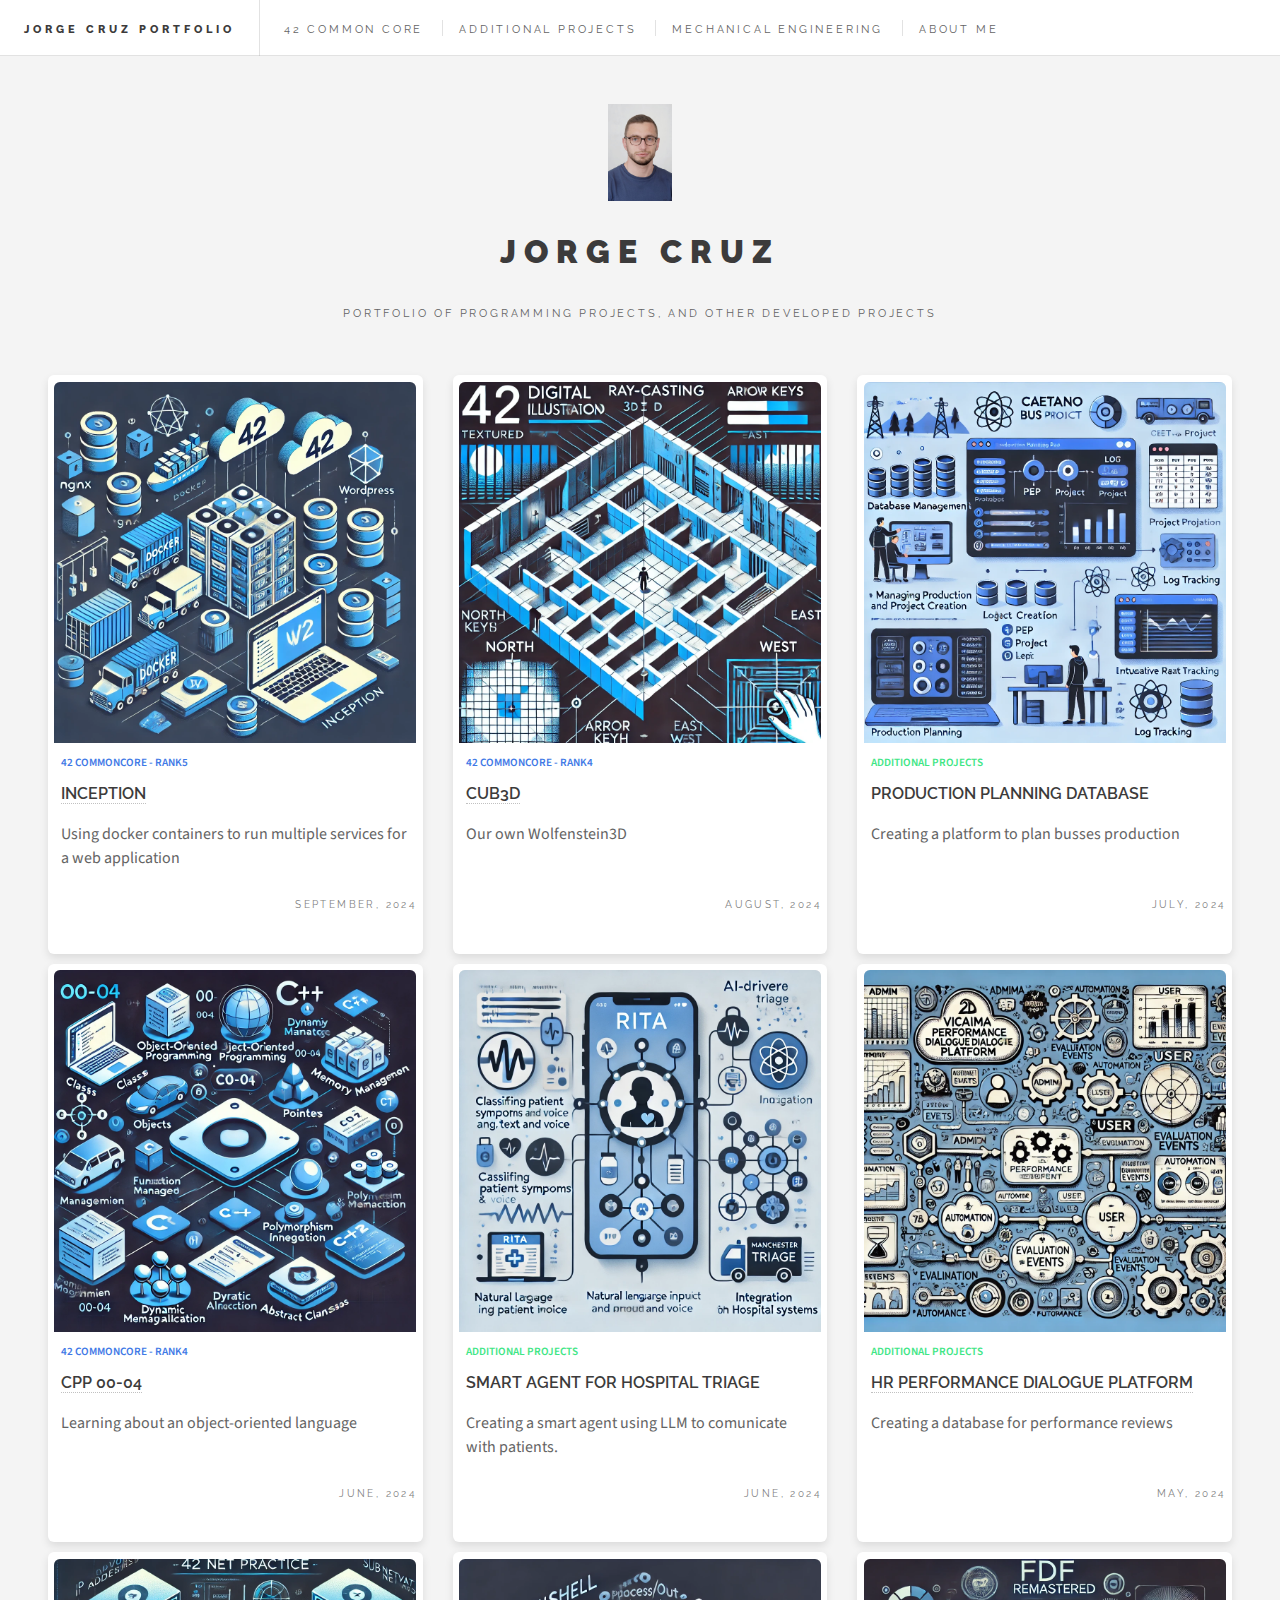
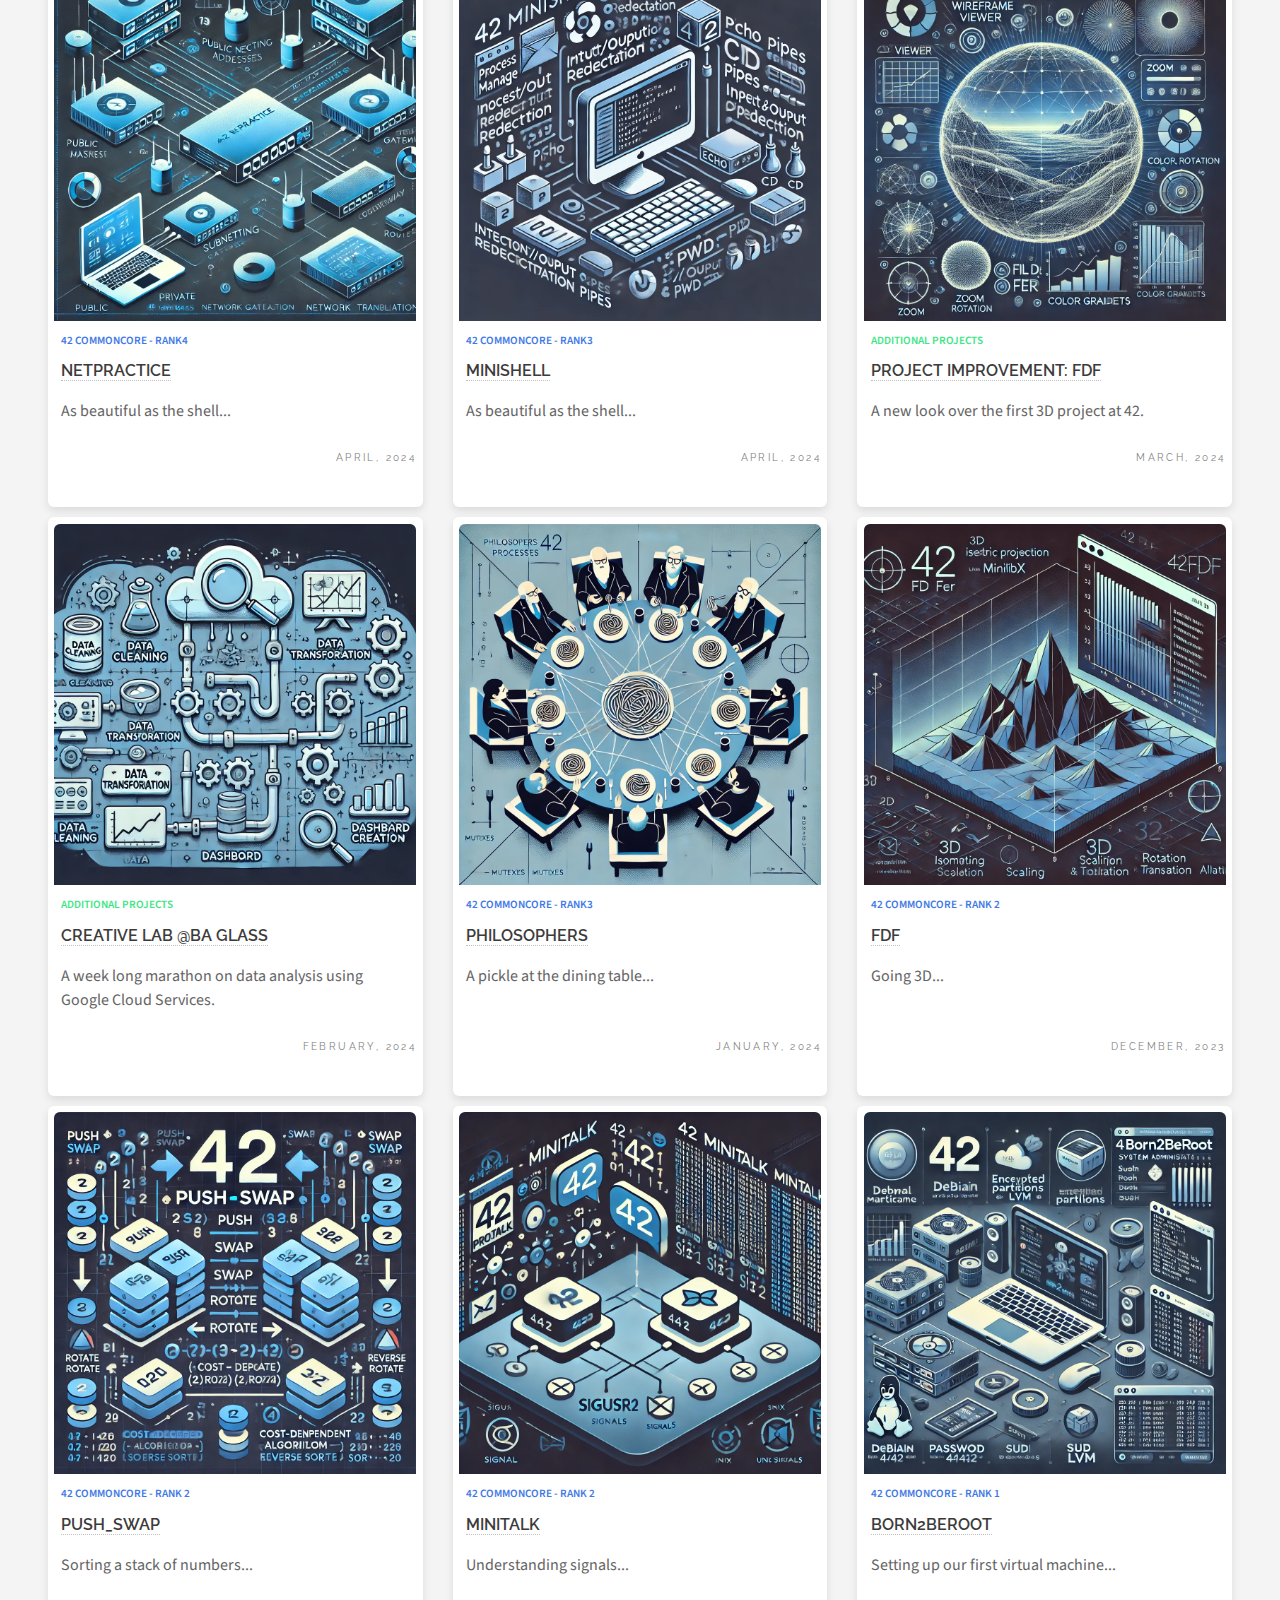
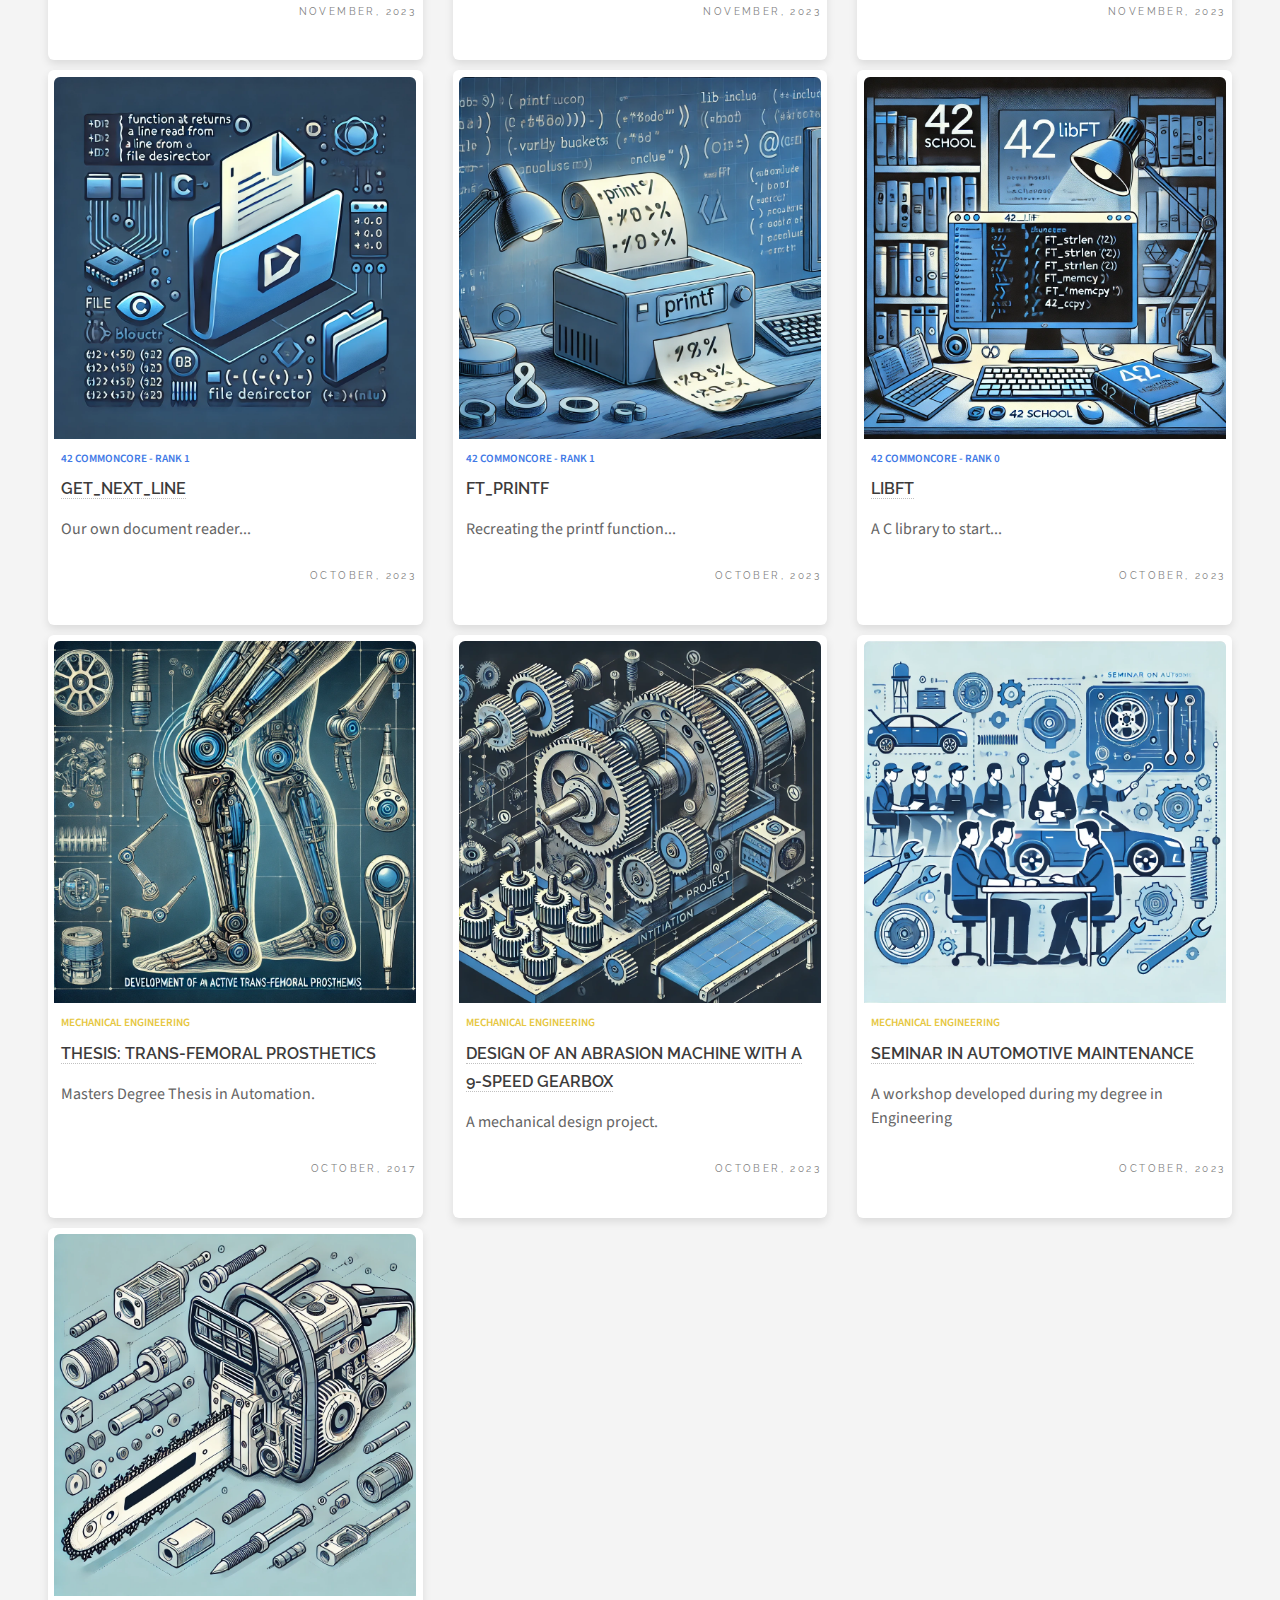
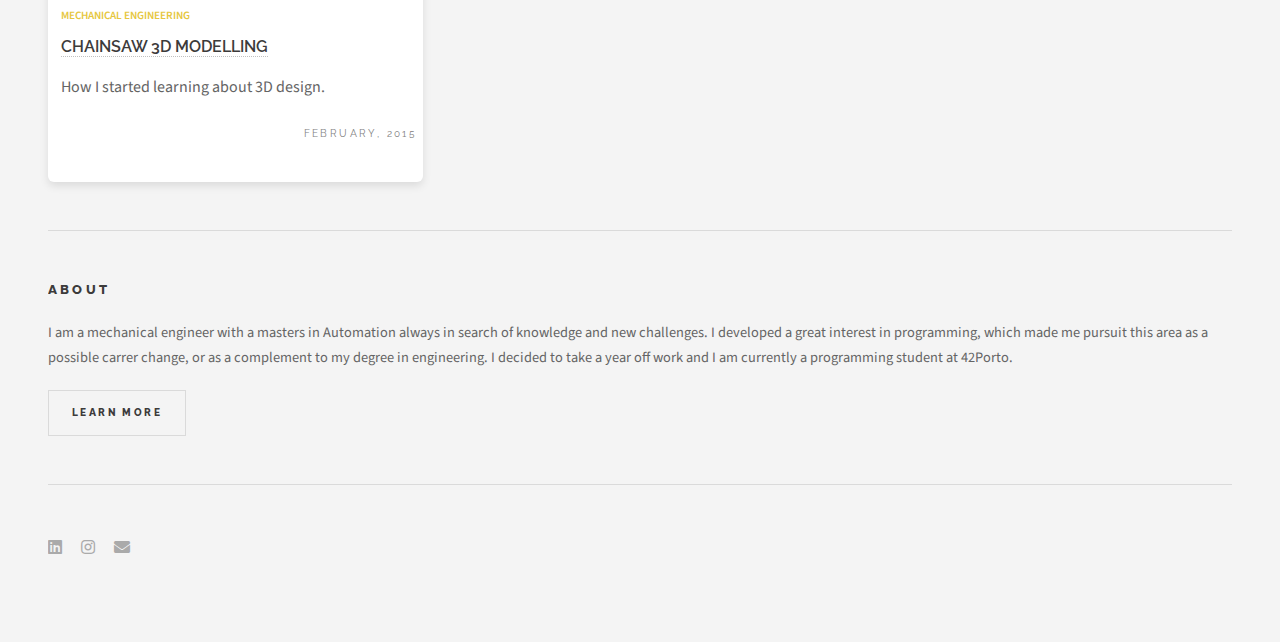
==== index.html @ 8d29d72d "all in the commits" ====
<!DOCTYPE HTML>

<html>
	<head>
		<title>Jorge Cruz Portfolio</title>
		<meta charset="utf-8" />
		<meta name="viewport" content="width=device-width, initial-scale=1, user-scalable=no" />
		<link rel="stylesheet" href="assets/css/main.css" />
	</head>
	<body class="is-preload">

		<!-- Wrapper -->
			<div id="wrapper">

				<!-- Header -->
					<header id="header">
						<h1><a href="index.html">Jorge Cruz Portfolio</a></h1>
						<nav class="links">
							<ul>
								<li><a href="middle-42.html">42 Common Core</a></li>
								<li><a href="middle-side.html">Additional Projects</a></li>
								<li><a href="middle-mec.html">Mechanical Engineering</a></li>
								<li><a href="about.html">About Me</a></li>
							</ul>
						</nav>
					</header>

				<!-- Main -->
					<div id="main">
						<div class="side-to-side">
							<!-- Post -->
							<div class="card">
								<div class="card-image-alt"><a href="https://github.com/mjorgecruz/42_inception"><img src="images/incep1.webp" alt="" /></a></div>
								<div class="category"> 42 CommonCore - Rank5 </div>
								<div class="heading"><a href="https://github.com/mjorgecruz/42_inception">INCEPTION</a> </div>
								<div class="text">
									<p>Using docker containers to run multiple services for a web application</p>
								</div>
								<div class="author"> September, 2024</div>
							</div>
							<!-- Post -->
							<div class="card">
								<div class="card-image"><a href="https://github.com/mjorgecruz/42_cub3d"><img src="images/cub1.webp" alt="" /></a></div>
								<div class="category"> 42 CommonCore - Rank4 </div>
								<div class="heading"><a href="https://github.com/mjorgecruz/42_cub3d">CUB3D</a> </div>
								<div class="text">
									<p>Our own Wolfenstein3D</p>
								</div>
								<div class="author"> August, 2024</div>
							</div>
							<!-- Post -->
							<div class="card">
								<div class="card-image"><a href="https://github.com/mjorgecruz/caetano_hackathon"><img src="images/caet1.webp" alt="" /></a></div>
								<div class="category1"> Additional Projects </div>
								<div class="heading"><a href="https://github.com/mjorgecruz/caetano_hackathon"></a> </a>PRODUCTION PLANNING DATABASE</div>
								<div class="text">
									<p>Creating a platform to plan busses production </p>
								</div>
								<div class="author"> July, 2024</div>
							</div>
							<!-- Post -->
							<div class="card">
								<div class="card-image"><a href="https://github.com/mjorgecruz/42_cpp_00-04"><img src="images/cpp0.webp" alt="" /></a></div>
								<div class="category"> 42 CommonCore - Rank4 </div>
								<div class="heading"><a href="https://github.com/mjorgecruz/42_cpp_00-04">CPP 00-04</a> </div>
								<div class="text">
									<p>Learning about an object-oriented language</p>
								</div>
								<div class="author"> June, 2024</div>
							</div>
							<!-- Post -->
							<div class="card">
								<div class="card-image"><a href="https://github.com/mjorgecruz/google_hackathon"><img src="images/rita2.webp" alt="" /></a></div>
								<div class="category1"> Additional Projects </div>
								<div class="heading"><a href="https://github.com/mjorgecruz/google_hackathon"></a> </a>SMART AGENT FOR HOSPITAL TRIAGE</div>
								<div class="text">
									<p>Creating a smart agent using LLM to comunicate with patients. </p>
								</div>
								<div class="author"> June, 2024</div>
							</div>
							<!-- Post -->
							<div class="card">
								<div class="card-image"><a href="https://github.com/mjorgecruz/vicaima"><img src="images/vicaima2.webp	" alt="" /></a></div>
								<div class="category1"> Additional Projects </div>
								<div class="heading"><a href="https://github.com/mjorgecruz/vicaima">HR PERFORMANCE DIALOGUE PLATFORM</a></div>
								<div class="text">
									<p>Creating a database for performance reviews</p>
								</div>
								<div class="author"> May, 2024</div>
							</div>
							<!-- Post -->
							<div class="card">
								<div class="card-image-alt"><a href="https://github.com/mjorgecruz/42_netpractice"><img src="images/net1.webp" alt="" /></a></div>
								<div class="category"> 42 CommonCore - Rank4 </div>
								<div class="heading"><a href="https://github.com/mjorgecruz/42_netpractice">NETPRACTICE</a> </div>
								<div class="text">
									<p>As beautiful as the shell...</p>
								</div>
								<div class="author"> April, 2024</div>
							</div>
							<!-- Post -->
							<div class="card">
								<div class="card-image"><a href="https://github.com/mjorgecruz/42_minishell"><img src="images/mini2.webp" alt="" /></a></div>
								<div class="category"> 42 CommonCore - Rank3 </div>
								<div class="heading"><a href="https://github.com/mjorgecruz/42_minishell">MINISHELL</a> </div>
								<div class="text">
									<p>As beautiful as the shell...</p>
								</div>
								<div class="author"> April, 2024</div>
							</div>
							<!-- Post -->
							<div class="card">
								<div class="card-image"><a href="https://github.com/mjorgecruz/42_FdF_updated"><img src="images/fdfrem1.webp" alt="" /></a></div>
								<div class="category1"> Additional Projects </div>
								<div class="heading"><a href="https://github.com/mjorgecruz/42_FdF_updated"> PROJECT IMPROVEMENT: FDF</a> </div>
								<div class="text">
									<p>A new look over the first 3D project at 42.</p>
								</div>
								<div class="author"> March, 2024</div>
							</div>
							<!-- Post -->
							<div class="card">
								<div class="card-image"><a href="https://github.com/mjorgecruz/BA-Glass_Hackathon"><img src="images/baglass2.webp" alt="" /></a></div>
								<div class="category1"> Additional Projects </div>
								<div class="heading"> <a href="https://github.com/mjorgecruz/BA-Glass_Hackathon">CREATIVE LAB @BA GLASS</a> </div>
								<div class="text">
									<p>A week long marathon on data analysis using Google Cloud Services.</p>
								</div>
								<div class="author"> February, 2024</div>
							</div>
							<!-- Post -->
							<div class="card">
								<div class="card-image"><a href="https://github.com/mjorgecruz/42_philosophers"><img src="images/philo2.webp" alt="" /></a></div>
								<div class="category"> 42 CommonCore - Rank3 </div>
								<div class="heading"> <a href="https://github.com/mjorgecruz/42_philosophers">PHILOSOPHERS</a> </div>
								<div class="text">
									<p>A pickle at the dining table...</br></p>
								</div>
								<div class="author"> January, 2024</div>
							</div>
							<!-- Post -->
							<div class="card">
								<div class="card-image-alt"><a href="https://github.com/mjorgecruz/42_fdf"><img src="images/fdfer.webp" alt="" /></a></div>
								<div class="category"> 42 CommonCore - Rank 2 </div>
								<div class="heading"> <a href="https://github.com/mjorgecruz/42_fdf">FDF</a> </div>
								<div class="text">
									<p>Going 3D...</br></p>
								</div>
								<div class="author"> December, 2023</div>
							</div>
							<!-- Post -->
							<!-- Post -->
							<div class="card">
								<div class="card-image-alt"><a href="https://github.com/mjorgecruz/42_push_swap"><img src="images/push1.webp" alt="" /></a></div>
								<div class="category"> 42 CommonCore - Rank 2 </div>
								<div class="heading"> <a href="https://github.com/mjorgecruz/42_push_swap">PUSH_SWAP</a> </div>
								<div class="text">
									<p>Sorting a stack of numbers...</br></p>
								</div>
								<div class="author"> November, 2023</div>
							</div>
							<!-- Post -->
							<div class="card">
								<div class="card-image"><a href="https://github.com/mjorgecruz/42_minitalk"><img src="images/minitalk2.webp" alt="" /></a></div>
								<div class="category"> 42 CommonCore - Rank 2 </div>
								<div class="heading"><a href="https://github.com/mjorgecruz/42_minitalk">MINITALK</a> </div>
								<div class="text">
									<p>Understanding signals...</br></p>
								</div>
								<div class="author"> November, 2023</div>
							</div>
							<!-- Post -->
							<div class="card">
								<div class="card-image"><a href="https://github.com/mjorgecruz/42_born2beroot"><img src="images/born2beroot.webp" alt="" /></a></div>
								<div class="category"> 42 CommonCore - Rank 1 </div>
								<div class="heading"> <a href="https://github.com/mjorgecruz/42_born2beroot">BORN2BEROOT</a> </div>
								<div class="text">
									<p>Setting up our first virtual machine...</br></p>
								</div>
								<div class="author"> November, 2023</div>
							</div>
							<!-- Post -->
							<div class="card">
								<div class="card-image"><a href="https://github.com/mjorgecruz/42_get_next_line"><img src="images/get_next_line.webp" alt="" /></a></div>
								<div class="category"> 42 CommonCore - Rank 1 </div>
								<div class="heading"><a href="https://github.com/mjorgecruz/42_get_next_line">GET_NEXT_LINE</a> </div>
								<div class="text">
									<p>Our own document reader...</br></p>
								</div>
								<div class="author"> October, 2023</div>
							</div>
							<!-- Post -->
							<div class="card">
								<div class="card-image"><a href="https://github.com/mjorgecruz/42_ft_printf"><img src="images/printf.webp" alt="" /></a></div>
								<div class="category"> 42 CommonCore - Rank 1 </div>
								<div class="heading"><a href="https://github.com/mjorgecruz/42_ft_printf"></a>FT_PRINTF</a> </div>
								<div class="text">
									<p>Recreating the printf function...</br></p>
								</div>
								<div class="author"> October, 2023</div>
							</div>
							<!-- Post -->
							<div class="card">
								<div class="card-image"><a href="https://github.com/mjorgecruz/42_libft"><img src="images/libft.webp" alt="" /></a></div>
								<div class="category">  42 CommonCore - Rank 0</div>
								<div class="heading"><a href="https://github.com/mjorgecruz/42_libft">LIBFT</a></div>
								<div class="text">
									<p>A C library to start...</br></p>
								</div>
								<div class="author"> October, 2023</div>
							</div>
							<!-- Post -->
							<div class="card">
								<div class="card-image-alt"><a href="https://github.com/mjorgecruz/masters"><img src="images/master2.webp" alt="" /></a></div>
								<div class="category3"> Mechanical Engineering </div>
								<div class="heading"><a href="https://github.com/mjorgecruz/masters">THESIS: TRANS-FEMORAL PROSTHETICS</a> </div>
								<div class="text">
									<p>Masters Degree Thesis in Automation.</br></p>
								</div>
								<div class="author"> October, 2017</div>
							</div>
							<!-- Post -->
							<div class="card">
								<div class="card-image-alt"><a href="https://github.com/mjorgecruz/project_mechanical"><img src="images/proj1.webp" /></a></div>
								<div class="category3"> Mechanical Engineering </div>
								<div class="heading"><a href="https://github.com/mjorgecruz/project_mechanical">DESIGN OF AN ABRASION MACHINE WITH A 9-SPEED GEARBOX</a> </div>
								<div class="text">
									<p>A mechanical design project.</br></p>
								</div>
								<div class="author"> October, 2023</div>
							</div>
							<!-- Post -->
							<div class="card">
								<div class="card-image-alt"><a href="https://github.com/mjorgecruz/workshop_auto"><img src="images/seminar2.webp	" alt="" /></a></div>
								<div class="category3"> Mechanical Engineering </div>
								<div class="heading"><a href="https://github.com/mjorgecruz/workshop_auto">SEMINAR IN AUTOMOTIVE MAINTENANCE</a> </div>
								<div class="text">
									<p>A workshop developed during my degree in Engineering</br></p>
								</div>
								<div class="author"> October, 2023</div>
							</div>
							<!-- Post -->
							<div class="card">
								<div class="card-image-alt"><a href="https://github.com/mjorgecruz/chainsaw"><img src="images/chain1.webp" alt="" /></a></div>
								<div class="category3"> Mechanical Engineering </div>
								<div class="heading"> <a href="https://github.com/mjorgecruz/chainsaw"> CHAINSAW 3D MODELLING</a> </div>
								<div class="text">
									<p>How I started learning about 3D design.</br></p>
								</div>
								<div class="author"> February, 2015</div>
							</div>

						</div>
					</div>

				<!-- Sidebar -->
					<section id="sidebar">

						<!-- Intro -->
							<section id="intro">
								<a href="#" class="logo"><img src="images/2023-05-025 passe.jpg" alt="" /></a>
								<header>
									<h2>Jorge Cruz</h2>
									<p>Portfolio of programming projects, and other developed projects</p>
								</header>
							</section>

						<!-- About -->
							<section class="blurb">
								<h2>About</h2>
								<p>I am a mechanical engineer with a masters in Automation always in search of knowledge and new challenges. I developed a great interest in programming, which made me pursuit this area as a possible carrer change, or as a complement to my degree in engineering.
									I decided to take a year off work and I am currently a programming student at 42Porto.
								</p>
								<ul class="actions">
									<li><a href="about.html" class="button">Learn More</a></li>
								</ul>
							</section>

						<!-- Footer -->
							<section id="footer">
								<ul class="icons">
									<li><a href="www.linkedin.com/in/mjorgecruz" class="icon brands fa-linkedin"><span class="label">LinkedIn</span></a></li>
									<li><a href="https://www.instagram.com/cruzmanueljorge/" class="icon brands fa-instagram"><span class="label">Instagram</span></a></li>
									<li><a href="mailto:manueljorgecruz@hotmail.com" class="icon solid fa-envelope"><span class="label">Email</span></a></li>
								</ul>
							</section>

					</section>

			</div>

		<!-- Scripts -->
			<script src="assets/js/jquery.min.js"></script>
			<script src="assets/js/browser.min.js"></script>
			<script src="assets/js/breakpoints.min.js"></script>
			<script src="assets/js/util.js"></script>
			<script src="assets/js/main.js"></script>

	</body>
</html>
---- assets/css/main.css ----
@import url(fontawesome-all.min.css);
@import url("https://fonts.googleapis.com/css?family=Source+Sans+Pro:400,700|Raleway:400,800,900");

/*
	Future Imperfect by HTML5 UP
	html5up.net | @ajlkn
	Free for personal and commercial use under the CCA 3.0 license (html5up.net/license)
*/

html, body, div, span, applet, object,
iframe, h1, h2, h3, h4, h5, h6, p, blockquote,
pre, a, abbr, acronym, address, big, cite,
code, del, dfn, em, img, ins, kbd, q, s, samp,
small, strike, strong, sub, sup, tt, var, b,
u, i, center, dl, dt, dd, ol, ul, li, fieldset,
form, label, legend, table, caption, tbody,
tfoot, thead, tr, th, td, article, aside,
canvas, details, embed, figure, figcaption,
footer, header, hgroup, menu, nav, output, ruby,
section, summary, time, mark, audio, video {
	margin: 0;
	padding: 0;
	border: 0;
	font-size: 100%;
	font: inherit;
	vertical-align: baseline;}

article, aside, details, figcaption, figure,
footer, header, hgroup, menu, nav, section {
	display: block;}

body {
	line-height: 1;
}

ol, ul {
	list-style: none;
}

blockquote, q {
	quotes: none;
}

	blockquote:before, blockquote:after, q:before, q:after {
		content: '';
		content: none;
	}

table {
	border-collapse: collapse;
	border-spacing: 0;
}

body {
	-webkit-text-size-adjust: none;
}

mark {
	background-color: transparent;
	color: inherit;
}

input::-moz-focus-inner {
	border: 0;
	padding: 0;
}

input, select, textarea {
	-moz-appearance: none;
	-webkit-appearance: none;
	-ms-appearance: none;
	appearance: none;
}
/* ADDED */


.side-by-side {
    display: flex;
    align-items: center;  /* Aligns text and image vertically centered */
    gap: 10px;  /* Reduce the gap between the image and text */
}

.side-by-side div {
    flex-grow: 1;  /* Let the text container take up the remaining space */
    max-width: calc(100% - 220px); /* Subtract image width + gap to limit text width */
}

.side-by-side .image {
    display: block;
	flex-shrink: 0; /* Prevent the image from shrinking */
}

.side-by-side p {
    flex-grow: 1; /* Allow the text to take up remaining space */
}

.side-by-side .image img {
    width: 100% !important; /* Adjust this value to control the width */
    height: auto !important; /* This ensures the height scales proportionally */
}

.side-by-side .image.featured {
    width: 200px;  /* Ensure the image only takes its natural width */
    margin: 0;  /* Remove any unwanted margins */
    padding: 0; /* Remove padding that might be causing spacing issues */
}

.side-to-side {
    display: flex;
    flex-wrap: wrap; /* Allows wrapping on smaller screens */
    gap: 10px; /* Space between cards */
    justify-content: space-between; /* Ensure space between cards */
}

/* Card Styling */
.card {
    flex: 1 1 calc(33.333% - 20px);
	display: flex;
	flex-direction: column;  /* Stack elements vertically */
    justify-content: flex-start;/* Each card takes up 1/3 of the width minus gap */
    max-width: calc(33.333% - 20px); /* Ensure it never exceeds 1/3 */
    background: white;
    padding: .4em;
    border-radius: 6px;
    box-shadow: 0 4px 8px rgba(0, 0, 0, 0.1);
    padding-bottom: 20px;
    box-sizing: border-box; /* Ensure padding and width are calculated correctly */
}
  
  .card-image {
	background-color: rgb(236, 236, 236);
	width: 100%;
	height: 0;
	/* overflow: hidden; */
	position: relative;
    overflow: hidden;
    padding-bottom: 100%;
	border-radius: 6px 6px 0 0;
  }

  .card-image-alt {
	background-color: rgb(236, 236, 236);
	width: 100%;
	height: 0;
	/* overflow: hidden; */
	position: relative;
    overflow: hidden;
    padding-bottom: 100%;
	border-radius: 6px 6px 0 0;
	border-radius: 6px 6px 0 0;
  }

  .card-image img {
	position: absolute;
    top: 0;
    left: 0;
    width: 100%;
    height: 100%;
    object-fit: contain; /* Ensures the image fills the square without distortion */
    transition: transform 0.2s ease-in-out; /* Smooth transition for hover effect */
	}

	.card-image-alt img {
		position: absolute;
		top: 0;
		left: 0;
		width: 100%;
		height: 100%;
		object-fit: cover; /* Ensures the image fills the square without distortion */
		transition: transform 0.2s ease-in-out; /* Smooth transition for hover effect */
	}


  
  .card-image:hover {
	transform: scale(0.98);
  }
  
  .category {
	text-transform: uppercase;
	font-size: 0.7em;
	font-weight: 600;
	color: rgb(63, 121, 230);
	padding: 10px 7px 0;
  }

  .category1 {
	text-transform: uppercase;
	font-size: 0.7em;
	font-weight: 600;
	color: rgb(63, 230, 133);
	padding: 10px 7px 0;
  }

  .category2 {
	text-transform: uppercase;
	font-size: 0.7em;
	font-weight: 600;
	color: rgb(185, 230, 63);
	padding: 10px 7px 0;
  }

  .category3 {
	text-transform: uppercase;
	font-size: 0.7em;
	font-weight: 600;
	color: rgb(230, 199, 63);
	padding: 10px 7px 0;
  }

  .category4 {
	text-transform: uppercase;
	font-size: 0.7em;
	font-weight: 600;
	color: rgb(230, 74, 63);
	padding: 10px 7px 0;
  }

  .category:hover {
	cursor: pointer;
  }
  
  .heading {
	color: #3c3b3b;
	font-family: "Raleway", Helvetica, sans-serif;
	font-size: 12pt;
	font-weight: 600;
	padding: 7px;
  }

  .text {
	color: #646464;
	font-family: "Source Sans Pro", Helvetica, sans-serif;
	font-size: 12pt;
	font-weight: 400;
	line-height: 1.5;
	padding: 7px;
  }
  
  .heading:hover {
	cursor: pointer;
  }
  
  .author {
	color: gray;
	font-weight: 400;
	font-size: 11px;
	margin-top: auto;
	padding-bottom: 20px; 
  }
  
  .name {
	font-weight: 600;
  }
  
  .name:hover {
	cursor: pointer;
  }

/* Basic */

	@-ms-viewport {
		width: device-width;
	}

	body {
		-ms-overflow-style: scrollbar;
	}

	@media screen and (max-width: 480px) {

		html, body {
			min-width: 320px;
		}

	}

	html {
		box-sizing: border-box;
	}

	*, *:before, *:after {
		box-sizing: inherit;
	}

	body {
		background: #f4f4f4;
	}

		body.is-preload *, body.is-preload *:before, body.is-preload *:after {
			-moz-animation: none !important;
			-webkit-animation: none !important;
			-ms-animation: none !important;
			animation: none !important;
			-moz-transition: none !important;
			-webkit-transition: none !important;
			-ms-transition: none !important;
			transition: none !important;
		}

/* Type */

	body, input, select, textarea {
		color: #646464;
		font-family: "Source Sans Pro", Helvetica, sans-serif;
		font-size: 14pt;
		font-weight: 400;
		line-height: 1.75;
	}

		@media screen and (max-width: 1680px) {

			body, input, select, textarea {
				font-size: 12pt;
			}

		}

		@media screen and (max-width: 1280px) {

			body, input, select, textarea {
				font-size: 12pt;
			}

		}

		@media screen and (max-width: 980px) {

			body, input, select, textarea {
				font-size: 12pt;
			}

		}

		@media screen and (max-width: 736px) {

			body, input, select, textarea {
				font-size: 12pt;
			}

		}

		@media screen and (max-width: 480px) {

			body, input, select, textarea {
				font-size: 12pt;
			}

		}

	a {
		-moz-transition: color 0.2s ease, border-bottom-color 0.2s ease;
		-webkit-transition: color 0.2s ease, border-bottom-color 0.2s ease;
		-ms-transition: color 0.2s ease, border-bottom-color 0.2s ease;
		transition: color 0.2s ease, border-bottom-color 0.2s ease;
		border-bottom: dotted 1px rgba(160, 160, 160, 0.65);
		color: inherit;
		text-decoration: none;
	}

		a:before {
			-moz-transition: color 0.2s ease;
			-webkit-transition: color 0.2s ease;
			-ms-transition: color 0.2s ease;
			transition: color 0.2s ease;
		}

		a:hover {
			border-bottom-color: transparent;
			color: #2ebaae !important;
		}

			a:hover:before {
				color: #2ebaae !important;
			}

	strong, b {
		color: #3c3b3b;
		font-weight: 700;
	}

	em, i {
		font-style: italic;
	}

	p {
		margin: 0 0 2em 0;
		margin-bottom: 20px;
	}

	h1, h2, h3, h4, h5, h6 {
		color: #3c3b3b;
		font-family: "Raleway", Helvetica, sans-serif;
		font-weight: 800;
		letter-spacing: 0.25em;
		line-height: 1.65;
		margin: 0 0 1em 0;
		text-transform: uppercase;
	}

		h1 a, h2 a, h3 a, h4 a, h5 a, h6 a {
			color: inherit;
			border-bottom: 0;
		}

	h2 {
		font-size: 1.1em;
	}

	h3 {
		font-size: 0.9em;
	}

	h4 {
		font-size: 0.7em;
	}

	h5 {
		font-size: 0.7em;
	}

	h6 {
		font-size: 0.7em;
	}

	sub {
		font-size: 0.8em;
		position: relative;
		top: 0.5em;
	}

	sup {
		font-size: 0.8em;
		position: relative;
		top: -0.5em;
	}

	blockquote {
		border-left: solid 4px rgba(160, 160, 160, 0.3);
		font-style: italic;
		margin: 0 0 2em 0;
		padding: 0.5em 0 0.5em 2em;
	}

	code {
		background: rgba(160, 160, 160, 0.075);
		border: solid 1px rgba(160, 160, 160, 0.3);
		font-family: "Courier New", monospace;
		font-size: 0.9em;
		margin: 0 0.25em;
		padding: 0.25em 0.65em;
	}

	pre {
		-webkit-overflow-scrolling: touch;
		font-family: "Courier New", monospace;
		font-size: 0.9em;
		margin: 0 0 2em 0;
	}

		pre code {
			display: block;
			line-height: 1.75em;
			padding: 1em 1.5em;
			overflow-x: auto;
		}

	hr {
		border: 0;
		border-bottom: solid 1px rgba(160, 160, 160, 0.3);
		margin: 2em 0;
	}

		hr.major {
			margin: 3em 0;
		}

	.align-left {
		text-align: left;
	}

	.align-center {
		text-align: center;
	}

	.align-right {
		text-align: right;
	}

/* Row */

	.row {
		display: flex;
		flex-wrap: wrap;
		box-sizing: border-box;
		align-items: stretch;
	}

		.row > * {
			box-sizing: border-box;
		}

		.row.gtr-uniform > * > :last-child {
			margin-bottom: 0;
		}

		.row.aln-left {
			justify-content: flex-start;
		}

		.row.aln-center {
			justify-content: center;
		}

		.row.aln-right {
			justify-content: flex-end;
		}

		.row.aln-top {
			align-items: flex-start;
		}

		.row.aln-middle {
			align-items: center;
		}

		.row.aln-bottom {
			align-items: flex-end;
		}

		.row > .imp {
			order: -1;
		}

		.row > .col-1 {
			width: 8.33333%;
		}

		.row > .off-1 {
			margin-left: 8.33333%;
		}

		.row > .col-2 {
			width: 16.66667%;
		}

		.row > .off-2 {
			margin-left: 16.66667%;
		}

		.row > .col-3 {
			width: 25%;
		}

		.row > .off-3 {
			margin-left: 25%;
		}

		.row > .col-4 {
			width: 33.33333%;
		}

		.row > .off-4 {
			margin-left: 33.33333%;
		}

		.row > .col-5 {
			width: 41.66667%;
		}

		.row > .off-5 {
			margin-left: 41.66667%;
		}

		.row > .col-6 {
			width: 50%;
		}

		.row > .off-6 {
			margin-left: 50%;
		}

		.row > .col-7 {
			width: 58.33333%;
		}

		.row > .off-7 {
			margin-left: 58.33333%;
		}

		.row > .col-8 {
			width: 66.66667%;
		}

		.row > .off-8 {
			margin-left: 66.66667%;
		}

		.row > .col-9 {
			width: 75%;
		}

		.row > .off-9 {
			margin-left: 75%;
		}

		.row > .col-10 {
			width: 83.33333%;
		}

		.row > .off-10 {
			margin-left: 83.33333%;
		}

		.row > .col-11 {
			width: 91.66667%;
		}

		.row > .off-11 {
			margin-left: 91.66667%;
		}

		.row > .col-12 {
			width: 100%;
		}

		.row > .off-12 {
			margin-left: 100%;
		}

		.row.gtr-0 {
			margin-top: 0;
			margin-left: 0em;
		}

			.row.gtr-0 > * {
				padding: 0 0 0 0em;
			}

			.row.gtr-0.gtr-uniform {
				margin-top: 0em;
			}

				.row.gtr-0.gtr-uniform > * {
					padding-top: 0em;
				}

		.row.gtr-25 {
			margin-top: 0;
			margin-left: -0.25em;
		}

			.row.gtr-25 > * {
				padding: 0 0 0 0.25em;
			}

			.row.gtr-25.gtr-uniform {
				margin-top: -0.25em;
			}

				.row.gtr-25.gtr-uniform > * {
					padding-top: 0.25em;
				}

		.row.gtr-50 {
			margin-top: 0;
			margin-left: -0.5em;
		}

			.row.gtr-50 > * {
				padding: 0 0 0 0.5em;
			}

			.row.gtr-50.gtr-uniform {
				margin-top: -0.5em;
			}

				.row.gtr-50.gtr-uniform > * {
					padding-top: 0.5em;
				}

		.row {
			margin-top: 0;
			margin-left: -1em;
		}

			.row > * {
				padding: 0 0 0 1em;
			}

			.row.gtr-uniform {
				margin-top: -1em;
			}

				.row.gtr-uniform > * {
					padding-top: 1em;
				}

		.row.gtr-150 {
			margin-top: 0;
			margin-left: -1.5em;
		}

			.row.gtr-150 > * {
				padding: 0 0 0 1.5em;
			}

			.row.gtr-150.gtr-uniform {
				margin-top: -1.5em;
			}

				.row.gtr-150.gtr-uniform > * {
					padding-top: 1.5em;
				}

		.row.gtr-200 {
			margin-top: 0;
			margin-left: -2em;
		}

			.row.gtr-200 > * {
				padding: 0 0 0 2em;
			}

			.row.gtr-200.gtr-uniform {
				margin-top: -2em;
			}

				.row.gtr-200.gtr-uniform > * {
					padding-top: 2em;
				}

		@media screen and (max-width: 1680px) {

			.row {
				display: flex;
				flex-wrap: wrap;
				box-sizing: border-box;
				align-items: stretch;
			}

				.row > * {
					box-sizing: border-box;
				}

				.row.gtr-uniform > * > :last-child {
					margin-bottom: 0;
				}

				.row.aln-left {
					justify-content: flex-start;
				}

				.row.aln-center {
					justify-content: center;
				}

				.row.aln-right {
					justify-content: flex-end;
				}

				.row.aln-top {
					align-items: flex-start;
				}

				.row.aln-middle {
					align-items: center;
				}

				.row.aln-bottom {
					align-items: flex-end;
				}

				.row > .imp-xlarge {
					order: -1;
				}

				.row > .col-1-xlarge {
					width: 8.33333%;
				}

				.row > .off-1-xlarge {
					margin-left: 8.33333%;
				}

				.row > .col-2-xlarge {
					width: 16.66667%;
				}

				.row > .off-2-xlarge {
					margin-left: 16.66667%;
				}

				.row > .col-3-xlarge {
					width: 25%;
				}

				.row > .off-3-xlarge {
					margin-left: 25%;
				}

				.row > .col-4-xlarge {
					width: 33.33333%;
				}

				.row > .off-4-xlarge {
					margin-left: 33.33333%;
				}

				.row > .col-5-xlarge {
					width: 41.66667%;
				}

				.row > .off-5-xlarge {
					margin-left: 41.66667%;
				}

				.row > .col-6-xlarge {
					width: 50%;
				}

				.row > .off-6-xlarge {
					margin-left: 50%;
				}

				.row > .col-7-xlarge {
					width: 58.33333%;
				}

				.row > .off-7-xlarge {
					margin-left: 58.33333%;
				}

				.row > .col-8-xlarge {
					width: 66.66667%;
				}

				.row > .off-8-xlarge {
					margin-left: 66.66667%;
				}

				.row > .col-9-xlarge {
					width: 75%;
				}

				.row > .off-9-xlarge {
					margin-left: 75%;
				}

				.row > .col-10-xlarge {
					width: 83.33333%;
				}

				.row > .off-10-xlarge {
					margin-left: 83.33333%;
				}

				.row > .col-11-xlarge {
					width: 91.66667%;
				}

				.row > .off-11-xlarge {
					margin-left: 91.66667%;
				}

				.row > .col-12-xlarge {
					width: 100%;
				}

				.row > .off-12-xlarge {
					margin-left: 100%;
				}

				.row.gtr-0 {
					margin-top: 0;
					margin-left: 0em;
				}

					.row.gtr-0 > * {
						padding: 0 0 0 0em;
					}

					.row.gtr-0.gtr-uniform {
						margin-top: 0em;
					}

						.row.gtr-0.gtr-uniform > * {
							padding-top: 0em;
						}

				.row.gtr-25 {
					margin-top: 0;
					margin-left: -0.25em;
				}

					.row.gtr-25 > * {
						padding: 0 0 0 0.25em;
					}

					.row.gtr-25.gtr-uniform {
						margin-top: -0.25em;
					}

						.row.gtr-25.gtr-uniform > * {
							padding-top: 0.25em;
						}

				.row.gtr-50 {
					margin-top: 0;
					margin-left: -0.5em;
				}

					.row.gtr-50 > * {
						padding: 0 0 0 0.5em;
					}

					.row.gtr-50.gtr-uniform {
						margin-top: -0.5em;
					}

						.row.gtr-50.gtr-uniform > * {
							padding-top: 0.5em;
						}

				.row {
					margin-top: 0;
					margin-left: -1em;
				}

					.row > * {
						padding: 0 0 0 1em;
					}

					.row.gtr-uniform {
						margin-top: -1em;
					}

						.row.gtr-uniform > * {
							padding-top: 1em;
						}

				.row.gtr-150 {
					margin-top: 0;
					margin-left: -1.5em;
				}

					.row.gtr-150 > * {
						padding: 0 0 0 1.5em;
					}

					.row.gtr-150.gtr-uniform {
						margin-top: -1.5em;
					}

						.row.gtr-150.gtr-uniform > * {
							padding-top: 1.5em;
						}

				.row.gtr-200 {
					margin-top: 0;
					margin-left: -2em;
				}

					.row.gtr-200 > * {
						padding: 0 0 0 2em;
					}

					.row.gtr-200.gtr-uniform {
						margin-top: -2em;
					}

						.row.gtr-200.gtr-uniform > * {
							padding-top: 2em;
						}

		}

		@media screen and (max-width: 1280px) {

			.row {
				display: flex;
				flex-wrap: wrap;
				box-sizing: border-box;
				align-items: stretch;
			}

				.row > * {
					box-sizing: border-box;
				}

				.row.gtr-uniform > * > :last-child {
					margin-bottom: 0;
				}

				.row.aln-left {
					justify-content: flex-start;
				}

				.row.aln-center {
					justify-content: center;
				}

				.row.aln-right {
					justify-content: flex-end;
				}

				.row.aln-top {
					align-items: flex-start;
				}

				.row.aln-middle {
					align-items: center;
				}

				.row.aln-bottom {
					align-items: flex-end;
				}

				.row > .imp-large {
					order: -1;
				}

				.row > .col-1-large {
					width: 8.33333%;
				}

				.row > .off-1-large {
					margin-left: 8.33333%;
				}

				.row > .col-2-large {
					width: 16.66667%;
				}

				.row > .off-2-large {
					margin-left: 16.66667%;
				}

				.row > .col-3-large {
					width: 25%;
				}

				.row > .off-3-large {
					margin-left: 25%;
				}

				.row > .col-4-large {
					width: 33.33333%;
				}

				.row > .off-4-large {
					margin-left: 33.33333%;
				}

				.row > .col-5-large {
					width: 41.66667%;
				}

				.row > .off-5-large {
					margin-left: 41.66667%;
				}

				.row > .col-6-large {
					width: 50%;
				}

				.row > .off-6-large {
					margin-left: 50%;
				}

				.row > .col-7-large {
					width: 58.33333%;
				}

				.row > .off-7-large {
					margin-left: 58.33333%;
				}

				.row > .col-8-large {
					width: 66.66667%;
				}

				.row > .off-8-large {
					margin-left: 66.66667%;
				}

				.row > .col-9-large {
					width: 75%;
				}

				.row > .off-9-large {
					margin-left: 75%;
				}

				.row > .col-10-large {
					width: 83.33333%;
				}

				.row > .off-10-large {
					margin-left: 83.33333%;
				}

				.row > .col-11-large {
					width: 91.66667%;
				}

				.row > .off-11-large {
					margin-left: 91.66667%;
				}

				.row > .col-12-large {
					width: 100%;
				}

				.row > .off-12-large {
					margin-left: 100%;
				}

				.row.gtr-0 {
					margin-top: 0;
					margin-left: 0em;
				}

					.row.gtr-0 > * {
						padding: 0 0 0 0em;
					}

					.row.gtr-0.gtr-uniform {
						margin-top: 0em;
					}

						.row.gtr-0.gtr-uniform > * {
							padding-top: 0em;
						}

				.row.gtr-25 {
					margin-top: 0;
					margin-left: -0.25em;
				}

					.row.gtr-25 > * {
						padding: 0 0 0 0.25em;
					}

					.row.gtr-25.gtr-uniform {
						margin-top: -0.25em;
					}

						.row.gtr-25.gtr-uniform > * {
							padding-top: 0.25em;
						}

				.row.gtr-50 {
					margin-top: 0;
					margin-left: -0.5em;
				}

					.row.gtr-50 > * {
						padding: 0 0 0 0.5em;
					}

					.row.gtr-50.gtr-uniform {
						margin-top: -0.5em;
					}

						.row.gtr-50.gtr-uniform > * {
							padding-top: 0.5em;
						}

				.row {
					margin-top: 0;
					margin-left: -1em;
				}

					.row > * {
						padding: 0 0 0 1em;
					}

					.row.gtr-uniform {
						margin-top: -1em;
					}

						.row.gtr-uniform > * {
							padding-top: 1em;
						}

				.row.gtr-150 {
					margin-top: 0;
					margin-left: -1.5em;
				}

					.row.gtr-150 > * {
						padding: 0 0 0 1.5em;
					}

					.row.gtr-150.gtr-uniform {
						margin-top: -1.5em;
					}

						.row.gtr-150.gtr-uniform > * {
							padding-top: 1.5em;
						}

				.row.gtr-200 {
					margin-top: 0;
					margin-left: -2em;
				}

					.row.gtr-200 > * {
						padding: 0 0 0 2em;
					}

					.row.gtr-200.gtr-uniform {
						margin-top: -2em;
					}

						.row.gtr-200.gtr-uniform > * {
							padding-top: 2em;
						}

		}

		@media screen and (max-width: 980px) {

			.row {
				display: flex;
				flex-wrap: wrap;
				box-sizing: border-box;
				align-items: stretch;
			}

				.row > * {
					box-sizing: border-box;
				}

				.row.gtr-uniform > * > :last-child {
					margin-bottom: 0;
				}

				.row.aln-left {
					justify-content: flex-start;
				}

				.row.aln-center {
					justify-content: center;
				}

				.row.aln-right {
					justify-content: flex-end;
				}

				.row.aln-top {
					align-items: flex-start;
				}

				.row.aln-middle {
					align-items: center;
				}

				.row.aln-bottom {
					align-items: flex-end;
				}

				.row > .imp-medium {
					order: -1;
				}

				.row > .col-1-medium {
					width: 8.33333%;
				}

				.row > .off-1-medium {
					margin-left: 8.33333%;
				}

				.row > .col-2-medium {
					width: 16.66667%;
				}

				.row > .off-2-medium {
					margin-left: 16.66667%;
				}

				.row > .col-3-medium {
					width: 25%;
				}

				.row > .off-3-medium {
					margin-left: 25%;
				}

				.row > .col-4-medium {
					width: 33.33333%;
				}

				.row > .off-4-medium {
					margin-left: 33.33333%;
				}

				.row > .col-5-medium {
					width: 41.66667%;
				}

				.row > .off-5-medium {
					margin-left: 41.66667%;
				}

				.row > .col-6-medium {
					width: 50%;
				}

				.row > .off-6-medium {
					margin-left: 50%;
				}

				.row > .col-7-medium {
					width: 58.33333%;
				}

				.row > .off-7-medium {
					margin-left: 58.33333%;
				}

				.row > .col-8-medium {
					width: 66.66667%;
				}

				.row > .off-8-medium {
					margin-left: 66.66667%;
				}

				.row > .col-9-medium {
					width: 75%;
				}

				.row > .off-9-medium {
					margin-left: 75%;
				}

				.row > .col-10-medium {
					width: 83.33333%;
				}

				.row > .off-10-medium {
					margin-left: 83.33333%;
				}

				.row > .col-11-medium {
					width: 91.66667%;
				}

				.row > .off-11-medium {
					margin-left: 91.66667%;
				}

				.row > .col-12-medium {
					width: 100%;
				}

				.row > .off-12-medium {
					margin-left: 100%;
				}

				.row.gtr-0 {
					margin-top: 0;
					margin-left: 0em;
				}

					.row.gtr-0 > * {
						padding: 0 0 0 0em;
					}

					.row.gtr-0.gtr-uniform {
						margin-top: 0em;
					}

						.row.gtr-0.gtr-uniform > * {
							padding-top: 0em;
						}

				.row.gtr-25 {
					margin-top: 0;
					margin-left: -0.25em;
				}

					.row.gtr-25 > * {
						padding: 0 0 0 0.25em;
					}

					.row.gtr-25.gtr-uniform {
						margin-top: -0.25em;
					}

						.row.gtr-25.gtr-uniform > * {
							padding-top: 0.25em;
						}

				.row.gtr-50 {
					margin-top: 0;
					margin-left: -0.5em;
				}

					.row.gtr-50 > * {
						padding: 0 0 0 0.5em;
					}

					.row.gtr-50.gtr-uniform {
						margin-top: -0.5em;
					}

						.row.gtr-50.gtr-uniform > * {
							padding-top: 0.5em;
						}

				.row {
					margin-top: 0;
					margin-left: -1em;
				}

					.row > * {
						padding: 0 0 0 1em;
					}

					.row.gtr-uniform {
						margin-top: -1em;
					}

						.row.gtr-uniform > * {
							padding-top: 1em;
						}

				.row.gtr-150 {
					margin-top: 0;
					margin-left: -1.5em;
				}

					.row.gtr-150 > * {
						padding: 0 0 0 1.5em;
					}

					.row.gtr-150.gtr-uniform {
						margin-top: -1.5em;
					}

						.row.gtr-150.gtr-uniform > * {
							padding-top: 1.5em;
						}

				.row.gtr-200 {
					margin-top: 0;
					margin-left: -2em;
				}

					.row.gtr-200 > * {
						padding: 0 0 0 2em;
					}

					.row.gtr-200.gtr-uniform {
						margin-top: -2em;
					}

						.row.gtr-200.gtr-uniform > * {
							padding-top: 2em;
						}

		}

		@media screen and (max-width: 736px) {

			.row {
				display: flex;
				flex-wrap: wrap;
				box-sizing: border-box;
				align-items: stretch;
			}

				.row > * {
					box-sizing: border-box;
				}

				.row.gtr-uniform > * > :last-child {
					margin-bottom: 0;
				}

				.row.aln-left {
					justify-content: flex-start;
				}

				.row.aln-center {
					justify-content: center;
				}

				.row.aln-right {
					justify-content: flex-end;
				}

				.row.aln-top {
					align-items: flex-start;
				}

				.row.aln-middle {
					align-items: center;
				}

				.row.aln-bottom {
					align-items: flex-end;
				}

				.row > .imp-small {
					order: -1;
				}

				.row > .col-1-small {
					width: 8.33333%;
				}

				.row > .off-1-small {
					margin-left: 8.33333%;
				}

				.row > .col-2-small {
					width: 16.66667%;
				}

				.row > .off-2-small {
					margin-left: 16.66667%;
				}

				.row > .col-3-small {
					width: 25%;
				}

				.row > .off-3-small {
					margin-left: 25%;
				}

				.row > .col-4-small {
					width: 33.33333%;
				}

				.row > .off-4-small {
					margin-left: 33.33333%;
				}

				.row > .col-5-small {
					width: 41.66667%;
				}

				.row > .off-5-small {
					margin-left: 41.66667%;
				}

				.row > .col-6-small {
					width: 50%;
				}

				.row > .off-6-small {
					margin-left: 50%;
				}

				.row > .col-7-small {
					width: 58.33333%;
				}

				.row > .off-7-small {
					margin-left: 58.33333%;
				}

				.row > .col-8-small {
					width: 66.66667%;
				}

				.row > .off-8-small {
					margin-left: 66.66667%;
				}

				.row > .col-9-small {
					width: 75%;
				}

				.row > .off-9-small {
					margin-left: 75%;
				}

				.row > .col-10-small {
					width: 83.33333%;
				}

				.row > .off-10-small {
					margin-left: 83.33333%;
				}

				.row > .col-11-small {
					width: 91.66667%;
				}

				.row > .off-11-small {
					margin-left: 91.66667%;
				}

				.row > .col-12-small {
					width: 100%;
				}

				.row > .off-12-small {
					margin-left: 100%;
				}

				.row.gtr-0 {
					margin-top: 0;
					margin-left: 0em;
				}

					.row.gtr-0 > * {
						padding: 0 0 0 0em;
					}

					.row.gtr-0.gtr-uniform {
						margin-top: 0em;
					}

						.row.gtr-0.gtr-uniform > * {
							padding-top: 0em;
						}

				.row.gtr-25 {
					margin-top: 0;
					margin-left: -0.25em;
				}

					.row.gtr-25 > * {
						padding: 0 0 0 0.25em;
					}

					.row.gtr-25.gtr-uniform {
						margin-top: -0.25em;
					}

						.row.gtr-25.gtr-uniform > * {
							padding-top: 0.25em;
						}

				.row.gtr-50 {
					margin-top: 0;
					margin-left: -0.5em;
				}

					.row.gtr-50 > * {
						padding: 0 0 0 0.5em;
					}

					.row.gtr-50.gtr-uniform {
						margin-top: -0.5em;
					}

						.row.gtr-50.gtr-uniform > * {
							padding-top: 0.5em;
						}

				.row {
					margin-top: 0;
					margin-left: -1em;
				}

					.row > * {
						padding: 0 0 0 1em;
					}

					.row.gtr-uniform {
						margin-top: -1em;
					}

						.row.gtr-uniform > * {
							padding-top: 1em;
						}

				.row.gtr-150 {
					margin-top: 0;
					margin-left: -1.5em;
				}

					.row.gtr-150 > * {
						padding: 0 0 0 1.5em;
					}

					.row.gtr-150.gtr-uniform {
						margin-top: -1.5em;
					}

						.row.gtr-150.gtr-uniform > * {
							padding-top: 1.5em;
						}

				.row.gtr-200 {
					margin-top: 0;
					margin-left: -2em;
				}

					.row.gtr-200 > * {
						padding: 0 0 0 2em;
					}

					.row.gtr-200.gtr-uniform {
						margin-top: -2em;
					}

						.row.gtr-200.gtr-uniform > * {
							padding-top: 2em;
						}

		}

		@media screen and (max-width: 480px) {

			.row {
				display: flex;
				flex-wrap: wrap;
				box-sizing: border-box;
				align-items: stretch;
			}

				.row > * {
					box-sizing: border-box;
				}

				.row.gtr-uniform > * > :last-child {
					margin-bottom: 0;
				}

				.row.aln-left {
					justify-content: flex-start;
				}

				.row.aln-center {
					justify-content: center;
				}

				.row.aln-right {
					justify-content: flex-end;
				}

				.row.aln-top {
					align-items: flex-start;
				}

				.row.aln-middle {
					align-items: center;
				}

				.row.aln-bottom {
					align-items: flex-end;
				}

				.row > .imp-xsmall {
					order: -1;
				}

				.row > .col-1-xsmall {
					width: 8.33333%;
				}

				.row > .off-1-xsmall {
					margin-left: 8.33333%;
				}

				.row > .col-2-xsmall {
					width: 16.66667%;
				}

				.row > .off-2-xsmall {
					margin-left: 16.66667%;
				}

				.row > .col-3-xsmall {
					width: 25%;
				}

				.row > .off-3-xsmall {
					margin-left: 25%;
				}

				.row > .col-4-xsmall {
					width: 33.33333%;
				}

				.row > .off-4-xsmall {
					margin-left: 33.33333%;
				}

				.row > .col-5-xsmall {
					width: 41.66667%;
				}

				.row > .off-5-xsmall {
					margin-left: 41.66667%;
				}

				.row > .col-6-xsmall {
					width: 50%;
				}

				.row > .off-6-xsmall {
					margin-left: 50%;
				}

				.row > .col-7-xsmall {
					width: 58.33333%;
				}

				.row > .off-7-xsmall {
					margin-left: 58.33333%;
				}

				.row > .col-8-xsmall {
					width: 66.66667%;
				}

				.row > .off-8-xsmall {
					margin-left: 66.66667%;
				}

				.row > .col-9-xsmall {
					width: 75%;
				}

				.row > .off-9-xsmall {
					margin-left: 75%;
				}

				.row > .col-10-xsmall {
					width: 83.33333%;
				}

				.row > .off-10-xsmall {
					margin-left: 83.33333%;
				}

				.row > .col-11-xsmall {
					width: 91.66667%;
				}

				.row > .off-11-xsmall {
					margin-left: 91.66667%;
				}

				.row > .col-12-xsmall {
					width: 100%;
				}

				.row > .off-12-xsmall {
					margin-left: 100%;
				}

				.row.gtr-0 {
					margin-top: 0;
					margin-left: 0em;
				}

					.row.gtr-0 > * {
						padding: 0 0 0 0em;
					}

					.row.gtr-0.gtr-uniform {
						margin-top: 0em;
					}

						.row.gtr-0.gtr-uniform > * {
							padding-top: 0em;
						}

				.row.gtr-25 {
					margin-top: 0;
					margin-left: -0.25em;
				}

					.row.gtr-25 > * {
						padding: 0 0 0 0.25em;
					}

					.row.gtr-25.gtr-uniform {
						margin-top: -0.25em;
					}

						.row.gtr-25.gtr-uniform > * {
							padding-top: 0.25em;
						}

				.row.gtr-50 {
					margin-top: 0;
					margin-left: -0.5em;
				}

					.row.gtr-50 > * {
						padding: 0 0 0 0.5em;
					}

					.row.gtr-50.gtr-uniform {
						margin-top: -0.5em;
					}

						.row.gtr-50.gtr-uniform > * {
							padding-top: 0.5em;
						}

				.row {
					margin-top: 0;
					margin-left: -1em;
				}

					.row > * {
						padding: 0 0 0 1em;
					}

					.row.gtr-uniform {
						margin-top: -1em;
					}

						.row.gtr-uniform > * {
							padding-top: 1em;
						}

				.row.gtr-150 {
					margin-top: 0;
					margin-left: -1.5em;
				}

					.row.gtr-150 > * {
						padding: 0 0 0 1.5em;
					}

					.row.gtr-150.gtr-uniform {
						margin-top: -1.5em;
					}

						.row.gtr-150.gtr-uniform > * {
							padding-top: 1.5em;
						}

				.row.gtr-200 {
					margin-top: 0;
					margin-left: -2em;
				}

					.row.gtr-200 > * {
						padding: 0 0 0 2em;
					}

					.row.gtr-200.gtr-uniform {
						margin-top: -2em;
					}

						.row.gtr-200.gtr-uniform > * {
							padding-top: 2em;
						}

		}

/* Author */

	.author {
		display: -moz-flex;
		display: -webkit-flex;
		display: -ms-flex;
		display: flex;
		-moz-flex-direction: row;
		-webkit-flex-direction: row;
		-ms-flex-direction: row;
		flex-direction: row;
		-moz-align-items: center;
		-webkit-align-items: center;
		-ms-align-items: center;
		align-items: center;
		-moz-justify-content: -moz-flex-end;
		-webkit-justify-content: -webkit-flex-end;
		-ms-justify-content: -ms-flex-end;
		justify-content: flex-end;
		border-bottom: 0;
		font-family: "Raleway", Helvetica, sans-serif;
		font-size: 0.6em;
		font-weight: 400;
		letter-spacing: 0.25em;
		text-transform: uppercase;
		white-space: nowrap;
	}

		.author .name {
			-moz-transition: border-bottom-color 0.2s ease;
			-webkit-transition: border-bottom-color 0.2s ease;
			-ms-transition: border-bottom-color 0.2s ease;
			transition: border-bottom-color 0.2s ease;
			border-bottom: dotted 1px rgba(160, 160, 160, 0.65);
			display: block;
			margin: 0 1.5em 0 0;
		}

		.author img {
			border-radius: 100%;
			display: block;
			width: 4em;
		}

		.author:hover .name {
			border-bottom-color: transparent;
		}

/* Blurb */

	.blurb h2 {
		font-size: 0.8em;
		margin: 0 0 1.5em 0;
	}

	.blurb h3 {
		font-size: 0.7em;
	}

	.blurb p {
		font-size: 0.9em;
	}

/* Box */

	.box {
		border: solid 1px rgba(160, 160, 160, 0.3);
		margin-bottom: 2em;
		padding: 1.5em;
	}

		.box > :last-child,
		.box > :last-child > :last-child,
		.box > :last-child > :last-child > :last-child {
			margin-bottom: 0;
		}

		.box.alt {
			border: 0;
			border-radius: 0;
			padding: 0;
		}

/* Button */

	input[type="submit"],
	input[type="reset"],
	input[type="button"],
	button,
	.button {
		-moz-appearance: none;
		-webkit-appearance: none;
		-ms-appearance: none;
		appearance: none;
		-moz-transition: background-color 0.2s ease, box-shadow 0.2s ease, color 0.2s ease;
		-webkit-transition: background-color 0.2s ease, box-shadow 0.2s ease, color 0.2s ease;
		-ms-transition: background-color 0.2s ease, box-shadow 0.2s ease, color 0.2s ease;
		transition: background-color 0.2s ease, box-shadow 0.2s ease, color 0.2s ease;
		background-color: transparent;
		border: 0;
		box-shadow: inset 0 0 0 1px rgba(160, 160, 160, 0.3);
		color: #3c3b3b !important;
		cursor: pointer;
		display: inline-block;
		font-family: "Raleway", Helvetica, sans-serif;
		font-size: 0.6em;
		font-weight: 800;
		height: 4.8125em;
		letter-spacing: 0.25em;
		line-height: 4.8125em;
		padding: 0 2.5em;
		text-align: center;
		text-decoration: none;
		text-transform: uppercase;
		white-space: nowrap;
	}

		input[type="submit"]:hover,
		input[type="reset"]:hover,
		input[type="button"]:hover,
		button:hover,
		.button:hover {
			box-shadow: inset 0 0 0 1px #2ebaae;
			color: #2ebaae !important;
		}

			input[type="submit"]:hover:active,
			input[type="reset"]:hover:active,
			input[type="button"]:hover:active,
			button:hover:active,
			.button:hover:active {
				background-color: rgba(46, 186, 174, 0.05);
			}

		input[type="submit"]:before, input[type="submit"]:after,
		input[type="reset"]:before,
		input[type="reset"]:after,
		input[type="button"]:before,
		input[type="button"]:after,
		button:before,
		button:after,
		.button:before,
		.button:after {
			color: #aaaaaa;
			position: relative;
		}

		input[type="submit"]:before,
		input[type="reset"]:before,
		input[type="button"]:before,
		button:before,
		.button:before {
			left: -1em;
			padding: 0 0 0 0.75em;
		}

		input[type="submit"]:after,
		input[type="reset"]:after,
		input[type="button"]:after,
		button:after,
		.button:after {
			left: 1em;
			padding: 0 0.75em 0 0;
		}

		input[type="submit"].fit,
		input[type="reset"].fit,
		input[type="button"].fit,
		button.fit,
		.button.fit {
			width: 100%;
		}

		input[type="submit"].large,
		input[type="reset"].large,
		input[type="button"].large,
		button.large,
		.button.large {
			font-size: 0.7em;
			padding: 0 3em;
		}

		input[type="submit"].small,
		input[type="reset"].small,
		input[type="button"].small,
		button.small,
		.button.small {
			font-size: 0.5em;
		}

		input[type="submit"].disabled, input[type="submit"]:disabled,
		input[type="reset"].disabled,
		input[type="reset"]:disabled,
		input[type="button"].disabled,
		input[type="button"]:disabled,
		button.disabled,
		button:disabled,
		.button.disabled,
		.button:disabled {
			pointer-events: none;
			color: rgba(160, 160, 160, 0.3) !important;
		}

			input[type="submit"].disabled:before, input[type="submit"]:disabled:before,
			input[type="reset"].disabled:before,
			input[type="reset"]:disabled:before,
			input[type="button"].disabled:before,
			input[type="button"]:disabled:before,
			button.disabled:before,
			button:disabled:before,
			.button.disabled:before,
			.button:disabled:before {
				color: rgba(160, 160, 160, 0.3) !important;
			}

/* Form */

	form {
		margin: 0 0 2em 0;
	}

		form.search {
			text-decoration: none;
			position: relative;
		}

			form.search:before {
				-moz-osx-font-smoothing: grayscale;
				-webkit-font-smoothing: antialiased;
				display: inline-block;
				font-style: normal;
				font-variant: normal;
				text-rendering: auto;
				line-height: 1;
				text-transform: none !important;
				font-family: 'Font Awesome 5 Free';
				font-weight: 900;
			}

			form.search:before {
				color: #aaaaaa;
				content: '\f002';
				display: block;
				height: 2.75em;
				left: 0;
				line-height: 2.75em;
				position: absolute;
				text-align: center;
				top: 0;
				width: 2.5em;
			}

			form.search > input:first-child {
				padding-left: 2.5em;
			}

	label {
		color: #3c3b3b;
		display: block;
		font-size: 0.9em;
		font-weight: 700;
		margin: 0 0 1em 0;
	}

	input[type="text"],
	input[type="password"],
	input[type="email"],
	input[type="tel"],
	select,
	textarea {
		-moz-appearance: none;
		-webkit-appearance: none;
		-ms-appearance: none;
		appearance: none;
		background: rgba(160, 160, 160, 0.075);
		border: none;
		border: solid 1px rgba(160, 160, 160, 0.3);
		border-radius: 0;
		color: inherit;
		display: block;
		outline: 0;
		padding: 0 1em;
		text-decoration: none;
		width: 100%;
	}

		input[type="text"]:invalid,
		input[type="password"]:invalid,
		input[type="email"]:invalid,
		input[type="tel"]:invalid,
		select:invalid,
		textarea:invalid {
			box-shadow: none;
		}

		input[type="text"]:focus,
		input[type="password"]:focus,
		input[type="email"]:focus,
		input[type="tel"]:focus,
		select:focus,
		textarea:focus {
			border-color: #2ebaae;
			box-shadow: inset 0 0 0 1px #2ebaae;
		}

	.select-wrapper {
		text-decoration: none;
		display: block;
		position: relative;
	}

		.select-wrapper:before {
			-moz-osx-font-smoothing: grayscale;
			-webkit-font-smoothing: antialiased;
			display: inline-block;
			font-style: normal;
			font-variant: normal;
			text-rendering: auto;
			line-height: 1;
			text-transform: none !important;
			font-family: 'Font Awesome 5 Free';
			font-weight: 900;
		}

		.select-wrapper:before {
			color: rgba(160, 160, 160, 0.3);
			content: '\f078';
			display: block;
			height: 2.75em;
			line-height: 2.75em;
			pointer-events: none;
			position: absolute;
			right: 0;
			text-align: center;
			top: 0;
			width: 2.75em;
		}

		.select-wrapper select::-ms-expand {
			display: none;
		}

	select {
		background-image: url("data:image/svg+xml;charset=utf8,%3Csvg xmlns='http://www.w3.org/2000/svg' width='40' height='40' preserveAspectRatio='none' viewBox='0 0 40 40'%3E%3Cpath d='M9.4,12.3l10.4,10.4l10.4-10.4c0.2-0.2,0.5-0.4,0.9-0.4c0.3,0,0.6,0.1,0.9,0.4l3.3,3.3c0.2,0.2,0.4,0.5,0.4,0.9 c0,0.4-0.1,0.6-0.4,0.9L20.7,31.9c-0.2,0.2-0.5,0.4-0.9,0.4c-0.3,0-0.6-0.1-0.9-0.4L4.3,17.3c-0.2-0.2-0.4-0.5-0.4-0.9 c0-0.4,0.1-0.6,0.4-0.9l3.3-3.3c0.2-0.2,0.5-0.4,0.9-0.4S9.1,12.1,9.4,12.3z' fill='rgba(160, 160, 160, 0.3)' /%3E%3C/svg%3E");
		background-size: 1.25rem;
		background-repeat: no-repeat;
		background-position: calc(100% - 1rem) center;
		height: 2.75em;
		padding-right: 2.75em;
		text-overflow: ellipsis;
	}

		select option {
			color: #3c3b3b;
			background: #ffffff;
		}

		select:focus::-ms-value {
			background-color: transparent;
		}

		select::-ms-expand {
			display: none;
		}

	input[type="text"],
	input[type="password"],
	input[type="email"],
	select {
		height: 2.75em;
	}

	textarea {
		padding: 0.75em 1em;
	}

	input[type="checkbox"],
	input[type="radio"] {
		-moz-appearance: none;
		-webkit-appearance: none;
		-ms-appearance: none;
		appearance: none;
		display: block;
		float: left;
		margin-right: -2em;
		opacity: 0;
		width: 1em;
		z-index: -1;
	}

		input[type="checkbox"] + label,
		input[type="radio"] + label {
			text-decoration: none;
			color: #646464;
			cursor: pointer;
			display: inline-block;
			font-size: 1em;
			font-weight: 400;
			padding-left: 2.4em;
			padding-right: 0.75em;
			position: relative;
		}

			input[type="checkbox"] + label:before,
			input[type="radio"] + label:before {
				-moz-osx-font-smoothing: grayscale;
				-webkit-font-smoothing: antialiased;
				display: inline-block;
				font-style: normal;
				font-variant: normal;
				text-rendering: auto;
				line-height: 1;
				text-transform: none !important;
				font-family: 'Font Awesome 5 Free';
				font-weight: 900;
			}

			input[type="checkbox"] + label:before,
			input[type="radio"] + label:before {
				background: rgba(160, 160, 160, 0.075);
				border: solid 1px rgba(160, 160, 160, 0.3);
				content: '';
				display: inline-block;
				font-size: 0.8em;
				height: 2.0625em;
				left: 0;
				line-height: 2.0625em;
				position: absolute;
				text-align: center;
				top: 0;
				width: 2.0625em;
			}

		input[type="checkbox"]:checked + label:before,
		input[type="radio"]:checked + label:before {
			background: #3c3b3b;
			border-color: #3c3b3b;
			color: #ffffff;
			content: '\f00c';
		}

		input[type="checkbox"]:focus + label:before,
		input[type="radio"]:focus + label:before {
			border-color: #2ebaae;
			box-shadow: 0 0 0 1px #2ebaae;
		}

	input[type="radio"] + label:before {
		border-radius: 100%;
	}

	::-webkit-input-placeholder {
		color: #aaaaaa !important;
		opacity: 1.0;
	}

	:-moz-placeholder {
		color: #aaaaaa !important;
		opacity: 1.0;
	}

	::-moz-placeholder {
		color: #aaaaaa !important;
		opacity: 1.0;
	}

	:-ms-input-placeholder {
		color: #aaaaaa !important;
		opacity: 1.0;
	}

/* Icon */

	.icon {
		text-decoration: none;
		border-bottom: none;
		position: relative;
	}

		.icon:before {
			-moz-osx-font-smoothing: grayscale;
			-webkit-font-smoothing: antialiased;
			display: inline-block;
			font-style: normal;
			font-variant: normal;
			text-rendering: auto;
			line-height: 1;
			text-transform: none !important;
			font-family: 'Font Awesome 5 Free';
			font-weight: 400;
		}

		.icon > .label {
			display: none;
		}

		.icon:before {
			line-height: inherit;
		}

		.icon.solid:before {
			font-weight: 900;
		}

		.icon.brands:before {
			font-family: 'Font Awesome 5 Brands';
		}

		.icon.suffix:before {
			float: right;
		}

/* Image */

	.image {
		border: 0;
		display: inline-block;
		position: relative;
	}

		.image img {
			display: block;
		}

		.image.left, .image.right {
			max-width: 40%;
		}

			.image.left img, .image.right img {
				width: 100%;
			}

		.image.left {
			float: left;
			padding: 0 1.5em 1em 0;
			top: 0.25em;
		}

		.image.right {
			float: right;
			padding: 0 0 1em 1.5em;
			top: 0.25em;
		}

		.image.fit {
			display: block;
			margin: 0 0 2em 0;
			width: 100%;
		}

			.image.fit img {
				width: 100%;
			}

		.image.featured {
			display: block;
			margin: 0 0 3em 0;
			width: 100%;
		}

			.image.featured img {
				width: 100%;
			}

			@media screen and (max-width: 736px) {

				.image.featured {
					margin: 0 0 1.5em 0;
				}

			}

		.image.main {
			display: block;
			margin: 0 0 3em 0;
			width: 100%;
		}

			.image.main img {
				width: 100%;
			}

/* List */

	ol {
		list-style: decimal;
		margin: 0 0 2em 0;
		padding-left: 1.25em;
	}

		ol li {
			padding-left: 0.25em;
		}

	ul {
		list-style: disc;
		margin: 0 0 2em 0;
		padding-left: 1em;
	}

		ul li {
			padding-left: 0.5em;
		}

		ul.alt {
			list-style: none;
			padding-left: 0;
		}

			ul.alt li {
				border-top: solid 1px rgba(160, 160, 160, 0.3);
				padding: 0.5em 0;
			}

				ul.alt li:first-child {
					border-top: 0;
					padding-top: 0;
				}

	dl {
		margin: 0 0 2em 0;
	}

		dl dt {
			display: block;
			font-weight: 700;
			margin: 0 0 1em 0;
		}

		dl dd {
			margin-left: 2em;
		}

/* Actions */

	ul.actions {
		display: -moz-flex;
		display: -webkit-flex;
		display: -ms-flex;
		display: flex;
		cursor: default;
		list-style: none;
		margin-left: -1em;
		padding-left: 0;
	}

		ul.actions li {
			padding: 0 0 0 1em;
			vertical-align: middle;
		}

		ul.actions.special {
			-moz-justify-content: center;
			-webkit-justify-content: center;
			-ms-justify-content: center;
			justify-content: center;
			width: 100%;
			margin-left: 0;
		}

			ul.actions.special li:first-child {
				padding-left: 0;
			}

		ul.actions.stacked {
			-moz-flex-direction: column;
			-webkit-flex-direction: column;
			-ms-flex-direction: column;
			flex-direction: column;
			margin-left: 0;
		}

			ul.actions.stacked li {
				padding: 1.3em 0 0 0;
			}

				ul.actions.stacked li:first-child {
					padding-top: 0;
				}

		ul.actions.fit {
			width: calc(100% + 1em);
		}

			ul.actions.fit li {
				-moz-flex-grow: 1;
				-webkit-flex-grow: 1;
				-ms-flex-grow: 1;
				flex-grow: 1;
				-moz-flex-shrink: 1;
				-webkit-flex-shrink: 1;
				-ms-flex-shrink: 1;
				flex-shrink: 1;
				width: 100%;
			}

				ul.actions.fit li > * {
					width: 100%;
				}

			ul.actions.fit.stacked {
				width: 100%;
			}

		@media screen and (max-width: 480px) {

			ul.actions:not(.fixed) {
				-moz-flex-direction: column;
				-webkit-flex-direction: column;
				-ms-flex-direction: column;
				flex-direction: column;
				margin-left: 0;
				width: 100% !important;
			}

				ul.actions:not(.fixed) li {
					-moz-flex-grow: 1;
					-webkit-flex-grow: 1;
					-ms-flex-grow: 1;
					flex-grow: 1;
					-moz-flex-shrink: 1;
					-webkit-flex-shrink: 1;
					-ms-flex-shrink: 1;
					flex-shrink: 1;
					padding: 1em 0 0 0;
					text-align: center;
					width: 100%;
				}

					ul.actions:not(.fixed) li > * {
						width: 100%;
					}

					ul.actions:not(.fixed) li:first-child {
						padding-top: 0;
					}

					ul.actions:not(.fixed) li input[type="submit"],
					ul.actions:not(.fixed) li input[type="reset"],
					ul.actions:not(.fixed) li input[type="button"],
					ul.actions:not(.fixed) li button,
					ul.actions:not(.fixed) li .button {
						width: 100%;
					}

						ul.actions:not(.fixed) li input[type="submit"].icon:before,
						ul.actions:not(.fixed) li input[type="reset"].icon:before,
						ul.actions:not(.fixed) li input[type="button"].icon:before,
						ul.actions:not(.fixed) li button.icon:before,
						ul.actions:not(.fixed) li .button.icon:before {
							margin-left: -0.5em;
						}

		}

/* Icons */

	ul.icons {
		cursor: default;
		list-style: none;
		padding-left: 0;
	}

		ul.icons li {
			display: inline-block;
			padding: 0 1em 0 0;
		}

			ul.icons li:last-child {
				padding-right: 0;
			}

			ul.icons li > * {
				border: 0;
			}

				ul.icons li > * .label {
					display: none;
				}

/* Posts */

	ul.posts {
		list-style: none;
		padding: 0;
	}

		ul.posts li {
			border-top: dotted 1px rgba(160, 160, 160, 0.3);
			margin: 1.5em 0 0 0;
			padding: 1.5em 0 0 0;
		}

			ul.posts li:first-child {
				border-top: 0;
				margin-top: 0;
				padding-top: 0;
			}

		ul.posts article {
			display: -moz-flex;
			display: -webkit-flex;
			display: -ms-flex;
			display: flex;
			-moz-align-items: -moz-flex-start;
			-webkit-align-items: -webkit-flex-start;
			-ms-align-items: -ms-flex-start;
			align-items: flex-start;
			-moz-flex-direction: row-reverse;
			-webkit-flex-direction: row-reverse;
			-ms-flex-direction: row-reverse;
			flex-direction: row-reverse;
		}

			ul.posts article .image {
				display: block;
				margin-right: 1.5em;
				min-width: 4em;
				width: 4em;
			}

				ul.posts article .image img {
					width: 100%;
				}

			ul.posts article header {
				-moz-flex-grow: 1;
				-webkit-flex-grow: 1;
				-ms-flex-grow: 1;
				flex-grow: 1;
				-ms-flex: 1;
			}

				ul.posts article header h3 {
					font-size: 0.7em;
					margin-top: 0.125em;
				}

				ul.posts article header .published {
					display: block;
					font-family: "Raleway", Helvetica, sans-serif;
					font-size: 0.6em;
					font-weight: 400;
					letter-spacing: 0.25em;
					margin: -0.625em 0 1.7em 0;
					text-transform: uppercase;
				}

				ul.posts article header > :last-child {
					margin-bottom: 0;
				}

/* Mini Post */

	.mini-post {
		display: -moz-flex;
		display: -webkit-flex;
		display: -ms-flex;
		display: flex;
		-moz-flex-direction: column-reverse;
		-webkit-flex-direction: column-reverse;
		-ms-flex-direction: column-reverse;
		flex-direction: column-reverse;
		background: #ffffff;
		border: solid 1px rgba(160, 160, 160, 0.3);
		margin: 0 0 2em 0;
	}

		.mini-post .image {
			overflow: hidden;
			width: 100%;
		}

			.mini-post .image img {
				-moz-transition: -moz-transform 0.2s ease-out;
				-webkit-transition: -webkit-transform 0.2s ease-out;
				-ms-transition: -ms-transform 0.2s ease-out;
				transition: transform 0.2s ease-out;
				width: 100%;
			}

			.mini-post .image:hover img {
				-moz-transform: scale(1.05);
				-webkit-transform: scale(1.05);
				-ms-transform: scale(1.05);
				transform: scale(1.05);
			}

		.mini-post header {
			padding: 1.25em 4.25em 0.1em 1.25em ;
			min-height: 4em;
			position: relative;
			-moz-flex-grow: 1;
			-webkit-flex-grow: 1;
			-ms-flex-grow: 1;
			flex-grow: 1;
		}

			.mini-post header h3 {
				font-size: 0.7em;
			}

			.mini-post header .published {
				display: block;
				font-family: "Raleway", Helvetica, sans-serif;
				font-size: 0.6em;
				font-weight: 400;
				letter-spacing: 0.25em;
				margin: -0.625em 0 1.7em 0;
				text-transform: uppercase;
			}

			.mini-post header .author {
				position: absolute;
				right: 2em;
				top: 2em;
			}

	.mini-posts {
		margin: 0 0 2em 0;
	}

		@media screen and (max-width: 1280px) {

			.mini-posts {
				display: -moz-flex;
				display: -webkit-flex;
				display: -ms-flex;
				display: flex;
				-moz-flex-wrap: wrap;
				-webkit-flex-wrap: wrap;
				-ms-flex-wrap: wrap;
				flex-wrap: wrap;
				width: calc(100% + 2em);
			}

				.mini-posts > * {
					margin: 2em 2em 0 0;
					width: calc(50% - 2em);
				}

				.mini-posts > :nth-child(-n + 2) {
					margin-top: 0;
				}

		}

		@media screen and (max-width: 480px) {

			.mini-posts {
				display: block;
				width: 100%;
			}

				.mini-posts > * {
					margin: 0 0 2em 0;
					width: 100%;
				}

		}

/* Post */

	/* .post {
		padding: 3em 3em 1em 3em ;
		background: #ffffff;
		border: solid 1px rgba(160, 160, 160, 0.3);
		margin: 0 0 3em 0;
		position: relative;
	} */
/* Container for posts, flexbox to arrange in columns */
.post-container {
    display: flex;
    flex-wrap: wrap;  /* Allows cards to wrap when needed */
    justify-content: space-between; /* Space between cards */
    gap: 20px; /* Adjust spacing between posts */
    padding: 20px; /* Adds padding around the container */
}

/* Main post styling */
.post {
    flex: 1 1 calc(33.333% - 20px); /* 1/3 width minus the gap */
    background-color: #fff;  /* Card background */
    padding: 3em 3em 1em 3em;  /* Padding inside the card */
    border: solid 1px rgba(160, 160, 160, 0.3);  /* Border */
    box-shadow: 0 4px 8px rgba(0, 0, 0, 0.1);  /* Shadow */
    border-radius: 8px;  /* Rounded corners */
    display: flex;
    flex-direction: column;  /* Vertical stacking */
    justify-content: space-between;  /* Spread content vertically */
    margin-bottom: 20px; /* Spacing between rows */
    position: relative;
}
		.post > header {
			display: -moz-flex;
			display: -webkit-flex;
			display: -ms-flex;
			display: flex;
			border-bottom: solid 1px rgba(160, 160, 160, 0.3);
			left: -3em;
			margin: -3em 0 3em 0;
			position: relative;
			width: calc(100% + 6em);
		}

			.post > header .title {
				-moz-flex-grow: 1;
				-webkit-flex-grow: 1;
				-ms-flex-grow: 1;
				flex-grow: 1;
				-ms-flex: 1;
				padding: 3.75em 3em 3.3em 3em;
			}

				.post > header .title h2 {
					font-weight: 900;
					font-size: 1.5em;
				}

				.post > header .title > :last-child {
					margin-bottom: 0;
				}

			.post > header .meta {
				padding: 3.75em 3em 1.75em 3em ;
				border-left: solid 1px rgba(160, 160, 160, 0.3);
				min-width: 17em;
				text-align: right;
				width: 17em;
			}

				.post > header .meta > * {
					margin: 0 0 1em 0;
				}

				.post > header .meta > :last-child {
					margin-bottom: 0;
				}

				.post > header .meta .published {
					color: #3c3b3b;
					display: block;
					font-family: "Raleway", Helvetica, sans-serif;
					font-size: 0.7em;
					font-weight: 800;
					letter-spacing: 0.25em;
					margin-top: 0.5em;
					text-transform: uppercase;
					white-space: nowrap;
				}

		.post > a.image.featured {
			overflow: hidden;
		}

			.post > a.image.featured img {
				-moz-transition: -moz-transform 0.2s ease-out;
				-webkit-transition: -webkit-transform 0.2s ease-out;
				-ms-transition: -ms-transform 0.2s ease-out;
				transition: transform 0.2s ease-out;
			}

			.post > a.image.featured:hover img {
				-moz-transform: scale(1.05);
				-webkit-transform: scale(1.05);
				-ms-transform: scale(1.05);
				transform: scale(1.05);
			}

		.post > footer {
			display: -moz-flex;
			display: -webkit-flex;
			display: -ms-flex;
			display: flex;
			-moz-align-items: center;
			-webkit-align-items: center;
			-ms-align-items: center;
			align-items: center;
		}

			.post > footer .actions {
				-moz-flex-grow: 1;
				-webkit-flex-grow: 1;
				-ms-flex-grow: 1;
				flex-grow: 1;
			}

			.post > footer .stats {
				cursor: default;
				list-style: none;
				padding: 0;
			}

				.post > footer .stats li {
					border-left: solid 1px rgba(160, 160, 160, 0.3);
					display: inline-block;
					font-family: "Raleway", Helvetica, sans-serif;
					font-size: 0.6em;
					font-weight: 400;
					letter-spacing: 0.25em;
					line-height: 1;
					margin: 0 0 0 2em;
					padding: 0 0 0 2em;
					text-transform: uppercase;
				}

					.post > footer .stats li:first-child {
						border-left: 0;
						margin-left: 0;
						padding-left: 0;
					}

					.post > footer .stats li .icon {
						border-bottom: 0;
					}

						.post > footer .stats li .icon:before {
							color: rgba(160, 160, 160, 0.3);
							margin-right: 0.75em;
						}

		@media screen and (max-width: 980px) {

			.post {
				border-left: 0;
				border-right: 0;
				left: -3em;
				width: calc(100% + (3em * 2));
			}

				.post > header {
					-moz-flex-direction: column;
					-webkit-flex-direction: column;
					-ms-flex-direction: column;
					flex-direction: column;
					padding: 3.75em 3em 1.25em 3em ;
					border-left: 0;
				}

					.post > header .title {
						-ms-flex: 0 1 auto;
						margin: 0 0 2em 0;
						padding: 0;
						text-align: center;
					}

					.post > header .meta {
						-moz-align-items: center;
						-webkit-align-items: center;
						-ms-align-items: center;
						align-items: center;
						display: -moz-flex;
						display: -webkit-flex;
						display: -ms-flex;
						display: flex;
						-moz-justify-content: center;
						-webkit-justify-content: center;
						-ms-justify-content: center;
						justify-content: center;
						border-left: 0;
						margin: 0 0 2em 0;
						padding-top: 0;
						padding: 0;
						text-align: left;
						width: 100%;
					}

						.post > header .meta > * {
							border-left: solid 1px rgba(160, 160, 160, 0.3);
							margin-left: 2em;
							padding-left: 2em;
						}

						.post > header .meta > :first-child {
							border-left: 0;
							margin-left: 0;
							padding-left: 0;
						}

						.post > header .meta .published {
							margin-bottom: 0;
							margin-top: 0;
						}

						.post > header .meta .author {
							-moz-flex-direction: row-reverse;
							-webkit-flex-direction: row-reverse;
							-ms-flex-direction: row-reverse;
							flex-direction: row-reverse;
							margin-bottom: 0;
						}

							.post > header .meta .author .name {
								margin: 0 0 0 1.5em;
							}

							.post > header .meta .author img {
								width: 3.5em;
							}

		}

		@media screen and (max-width: 736px) {

			.post {
				padding: 1.5em 1.5em 0.1em 1.5em ;
				left: -1.5em;
				margin: 0 0 2em 0;
				width: calc(100% + (1.5em * 2));
			}

				.post > header {
					padding: 3em 1.5em 0.5em 1.5em ;
					left: -1.5em;
					margin: -1.5em 0 1.5em 0;
					width: calc(100% + 3em);
				}

					.post > header .title h2 {
						font-size: 1.1em;
					}

		}

		@media screen and (max-width: 480px) {

			.post > header .meta {
				-moz-align-items: center;
				-webkit-align-items: center;
				-ms-align-items: center;
				align-items: center;
				-moz-flex-direction: column;
				-webkit-flex-direction: column;
				-ms-flex-direction: column;
				flex-direction: column;
			}

				.post > header .meta > * {
					border-left: 0;
					margin: 1em 0 0 0;
					padding-left: 0;
				}

				.post > header .meta .author .name {
					display: none;
				}

			.post > .image.featured {
				margin-left: -1.5em;
				margin-top: calc(-1.5em - 1px);
				width: calc(100% + 3em);
			}

			.post > footer {
				-moz-align-items: -moz-stretch;
				-webkit-align-items: -webkit-stretch;
				-ms-align-items: -ms-stretch;
				align-items: stretch;
				-moz-flex-direction: column-reverse;
				-webkit-flex-direction: column-reverse;
				-ms-flex-direction: column-reverse;
				flex-direction: column-reverse;
			}

				.post > footer .stats {
					text-align: center;
				}

					.post > footer .stats li {
						margin: 0 0 0 1.25em;
						padding: 0 0 0 1.25em;
					}

		}

/* Section/Article */

	section.special, article.special {
		text-align: center;
	}

	header p {
		font-family: "Raleway", Helvetica, sans-serif;
		font-size: 0.7em;
		font-weight: 400;
		letter-spacing: 0.25em;
		line-height: 2.5;
		margin-top: -1em;
		text-transform: uppercase;
	}

/* Table */

	.table-wrapper {
		-webkit-overflow-scrolling: touch;
		overflow-x: auto;
	}

	table {
		margin: 0 0 2em 0;
		width: 100%;
	}

		table tbody tr {
			border: solid 1px rgba(160, 160, 160, 0.3);
			border-left: 0;
			border-right: 0;
		}

			table tbody tr:nth-child(2n + 1) {
				background-color: rgba(160, 160, 160, 0.075);
			}

		table td {
			padding: 0.75em 0.75em;
		}

		table th {
			color: #3c3b3b;
			font-size: 0.9em;
			font-weight: 700;
			padding: 0 0.75em 0.75em 0.75em;
			text-align: left;
		}

		table thead {
			border-bottom: solid 2px rgba(160, 160, 160, 0.3);
		}

		table tfoot {
			border-top: solid 2px rgba(160, 160, 160, 0.3);
		}

		table.alt {
			border-collapse: separate;
		}

			table.alt tbody tr td {
				border: solid 1px rgba(160, 160, 160, 0.3);
				border-left-width: 0;
				border-top-width: 0;
			}

				table.alt tbody tr td:first-child {
					border-left-width: 1px;
				}

			table.alt tbody tr:first-child td {
				border-top-width: 1px;
			}

			table.alt thead {
				border-bottom: 0;
			}

			table.alt tfoot {
				border-top: 0;
			}

/* Header */

	body {
		padding-top: 3.5em;
	}

	#header {
		display: -moz-flex;
		display: -webkit-flex;
		display: -ms-flex;
		display: flex;
		-moz-justify-content: space-between;
		-webkit-justify-content: space-between;
		-ms-justify-content: space-between;
		justify-content: space-between;
		background-color: #ffffff;
		border-bottom: solid 1px rgba(160, 160, 160, 0.3);
		height: 3.5em;
		left: 0;
		line-height: 3.5em;
		position: fixed;
		top: 0;
		width: 100%;
		z-index: 10000;
	}

		#header a {
			color: inherit;
			text-decoration: none;
		}

		#header ul {
			list-style: none;
			margin: 0;
			padding-left: 0;
		}

			#header ul li {
				display: inline-block;
				padding-left: 0;
			}

		#header h1 {
			height: inherit;
			line-height: inherit;
			padding: 0 0 0 1.5em;
			white-space: nowrap;
		}

			#header h1 a {
				font-size: 0.7em;
			}

		#header .links {
			-moz-flex: 1;
			-webkit-flex: 1;
			-ms-flex: 1;
			flex: 1;
			border-left: solid 1px rgba(160, 160, 160, 0.3);
			height: inherit;
			line-height: inherit;
			margin-left: 1.5em;
			overflow: hidden;
			padding-left: 1.5em;
		}

			#header .links ul li {
				border-left: solid 1px rgba(160, 160, 160, 0.3);
				line-height: 1;
				margin-left: 1em;
				padding-left: 1em;
			}

				#header .links ul li:first-child {
					border-left: 0;
					margin-left: 0;
					padding-left: 0;
				}

				#header .links ul li a {
					border-bottom: 0;
					font-family: "Raleway", Helvetica, sans-serif;
					font-size: 0.7em;
					font-weight: 400;
					letter-spacing: 0.25em;
					text-transform: uppercase;
				}

		#header .main {
			height: inherit;
			line-height: inherit;
			text-align: right;
		}

			#header .main ul {
				height: inherit;
				line-height: inherit;
			}

				#header .main ul li {
					border-left: solid 1px rgba(160, 160, 160, 0.3);
					height: inherit;
					line-height: inherit;
					white-space: nowrap;
				}

					#header .main ul li > * {
						display: block;
						float: left;
					}

					#header .main ul li > a {
						text-decoration: none;
						border-bottom: 0;
						color: #aaaaaa;
						overflow: hidden;
						position: relative;
						text-indent: 4em;
						width: 4em;
					}

						#header .main ul li > a:before {
							-moz-osx-font-smoothing: grayscale;
							-webkit-font-smoothing: antialiased;
							display: inline-block;
							font-style: normal;
							font-variant: normal;
							text-rendering: auto;
							line-height: 1;
							text-transform: none !important;
							font-family: 'Font Awesome 5 Free';
							font-weight: 900;
						}

						#header .main ul li > a:before {
							display: block;
							height: inherit;
							left: 0;
							line-height: inherit;
							position: absolute;
							text-align: center;
							text-indent: 0;
							top: 0;
							width: inherit;
						}

		#header form {
			margin: 0;
		}

			#header form input {
				display: inline-block;
				height: 2.5em;
				position: relative;
				top: -2px;
				vertical-align: middle;
			}

		#header #search {
			-moz-transition: all 0.5s ease;
			-webkit-transition: all 0.5s ease;
			-ms-transition: all 0.5s ease;
			transition: all 0.5s ease;
			max-width: 0;
			opacity: 0;
			overflow: hidden;
			padding: 0;
			white-space: nowrap;
		}

			#header #search input {
				width: 12em;
			}

			#header #search.visible {
				max-width: 12.5em;
				opacity: 1;
				padding: 0 0.5em 0 0;
			}

		@media screen and (max-width: 980px) {

			#header .links {
				display: none;
			}

		}

		@media screen and (max-width: 736px) {

			#header {
				height: 2.75em;
				line-height: 2.75em;
			}

				#header h1 {
					padding: 0 0 0 1em;
				}

				#header .main .search {
					display: none;
				}

		}

/* Wrapper */

	#wrapper {
		display: -moz-flex;
		display: -webkit-flex;
		display: -ms-flex;
		display: flex;
		-moz-flex-direction: row-reverse;
		-webkit-flex-direction: row-reverse;
		-ms-flex-direction: row-reverse;
		flex-direction: row-reverse;
		-moz-transition: opacity 0.5s ease;
		-webkit-transition: opacity 0.5s ease;
		-ms-transition: opacity 0.5s ease;
		transition: opacity 0.5s ease;
		margin: 0 auto;
		max-width: 100%;
		opacity: 1;
		padding: 4.5em;
		width: 90em;
	}

		body.is-menu-visible #wrapper {
			opacity: 0.15;
		}

		@media screen and (max-width: 1680px) {

			#wrapper {
				padding: 3em;
			}

		}

		@media screen and (max-width: 1280px) {

			#wrapper {
				display: block;
			}

		}

		@media screen and (max-width: 736px) {

			#wrapper {
				padding: 1.5em;
			}

		}

		body.single #wrapper {
			display: block;
		}

/* Main */

	#main {
		-moz-flex-grow: 1;
		-webkit-flex-grow: 1;
		-ms-flex-grow: 1;
		flex-grow: 1;
		-ms-flex: 1;
		width: 100%;
	}

/* Sidebar */

	#sidebar {
		margin-right: 3em;
		min-width: 22em;
		width: 22em;
	}

		#sidebar > * {
			border-top: solid 1px rgba(160, 160, 160, 0.3);
			margin: 3em 0 0 0;
			padding: 3em 0 0 0;
		}

		#sidebar > :first-child {
			border-top: 0;
			margin-top: 0;
			padding-top: 0;
		}

		@media screen and (max-width: 1280px) {

			#sidebar {
				border-top: solid 1px rgba(160, 160, 160, 0.3);
				margin: 3em 0 0 0;
				min-width: 0;
				padding: 3em 0 0 0;
				width: 100%;
				overflow-x: hidden;
			}

		}

/* Intro */

	#intro .logo {
		border-bottom: 0;
		display: inline-block;
		margin: 0 0 1em 0;
		overflow: hidden;
		position: relative;
		width: 4em;
	}

		#intro .logo:before {
			/*background-image: url("data:image/svg+xml;charset=utf8,%3Csvg xmlns='http://www.w3.org/2000/svg' width='100px' height='100px' viewBox='0 0 100 100' preserveAspectRatio='none' zoomAndPan='disable'%3E%3Cpolygon points='0,0 100,0 100,25 50,0 0,25' style='fill:%23f4f4f4' /%3E%3Cpolygon points='0,100 100,100 100,75 50,100 0,75' style='fill:%23f4f4f4' /%3E%3C/svg%3E");*/background-position: top left;
			background-repeat: no-repeat;
			background-size: 100% 100%;
			content: '';
			display: block;
			height: 100%;
			left: 0;
			position: absolute;
			top: 0;
			width: 100%;
		}

		#intro .logo img {
			display: block;
			margin-left: -0.25em;
			width: 4.5em;
		}

	#intro header h2 {
		font-size: 2em;
		font-weight: 900;
	}

	#intro header p {
		font-size: 0.8em;
	}

	@media screen and (max-width: 1280px) {

		#intro {
			margin: 0 0 3em 0;
			text-align: center;
		}

			#intro header h2 {
				font-size: 2em;
			}

			#intro header p {
				font-size: 0.7em;
			}

	}

	@media screen and (max-width: 736px) {

		#intro {
			margin: 0 0 1.5em 0;
			padding: 1.25em 0;
		}

			#intro > :last-child {
				margin-bottom: 0;
			}

			#intro .logo {
				margin: 0 0 0.5em 0;
			}

			#intro header h2 {
				font-size: 1.25em;
			}

			#intro header > :last-child {
				margin-bottom: 0;
			}

	}

/* Footer */

	#footer .icons {
		color: #aaaaaa;
	}

	#footer .copyright {
		color: #aaaaaa;
		font-family: "Raleway", Helvetica, sans-serif;
		font-size: 0.5em;
		font-weight: 400;
		letter-spacing: 0.25em;
		text-transform: uppercase;
	}

	body.single #footer {
		text-align: center;
	}

/* Menu */

	#menu {
		-moz-transform: translateX(25em);
		-webkit-transform: translateX(25em);
		-ms-transform: translateX(25em);
		transform: translateX(25em);
		-moz-transition: -moz-transform 0.5s ease, visibility 0.5s;
		-webkit-transition: -webkit-transform 0.5s ease, visibility 0.5s;
		-ms-transition: -ms-transform 0.5s ease, visibility 0.5s;
		transition: transform 0.5s ease, visibility 0.5s;
		-webkit-overflow-scrolling: touch;
		background: #ffffff;
		border-left: solid 1px rgba(160, 160, 160, 0.3);
		box-shadow: none;
		height: 100%;
		max-width: 80%;
		overflow-y: auto;
		position: fixed;
		right: 0;
		top: 0;
		visibility: hidden;
		width: 25em;
		z-index: 10002;
	}

		#menu > * {
			border-top: solid 1px rgba(160, 160, 160, 0.3);
			padding: 3em;
		}

			#menu > * > :last-child {
				margin-bottom: 0;
			}

		#menu > :first-child {
			border-top: 0;
		}

		#menu .links {
			list-style: none;
			padding: 0;
		}

			#menu .links > li {
				border: 0;
				border-top: dotted 1px rgba(160, 160, 160, 0.3);
				margin: 1.5em 0 0 0;
				padding: 1.5em 0 0 0;
			}

				#menu .links > li a {
					display: block;
					border-bottom: 0;
				}

					#menu .links > li a h3 {
						-moz-transition: color 0.2s ease;
						-webkit-transition: color 0.2s ease;
						-ms-transition: color 0.2s ease;
						transition: color 0.2s ease;
						font-size: 0.7em;
					}

					#menu .links > li a p {
						font-family: "Raleway", Helvetica, sans-serif;
						font-size: 0.6em;
						font-weight: 400;
						letter-spacing: 0.25em;
						margin-bottom: 0;
						text-decoration: none;
						text-transform: uppercase;
					}

					#menu .links > li a:hover h3 {
						color: #2ebaae;
					}

				#menu .links > li:first-child {
					border-top: 0;
					margin-top: 0;
					padding-top: 0;
				}

		body.is-menu-visible #menu {
			-moz-transform: translateX(0);
			-webkit-transform: translateX(0);
			-ms-transform: translateX(0);
			transform: translateX(0);
			visibility: visible;
		}

		@media screen and (max-width: 736px) {

			#menu > * {
				padding: 1.5em;
			}

		}
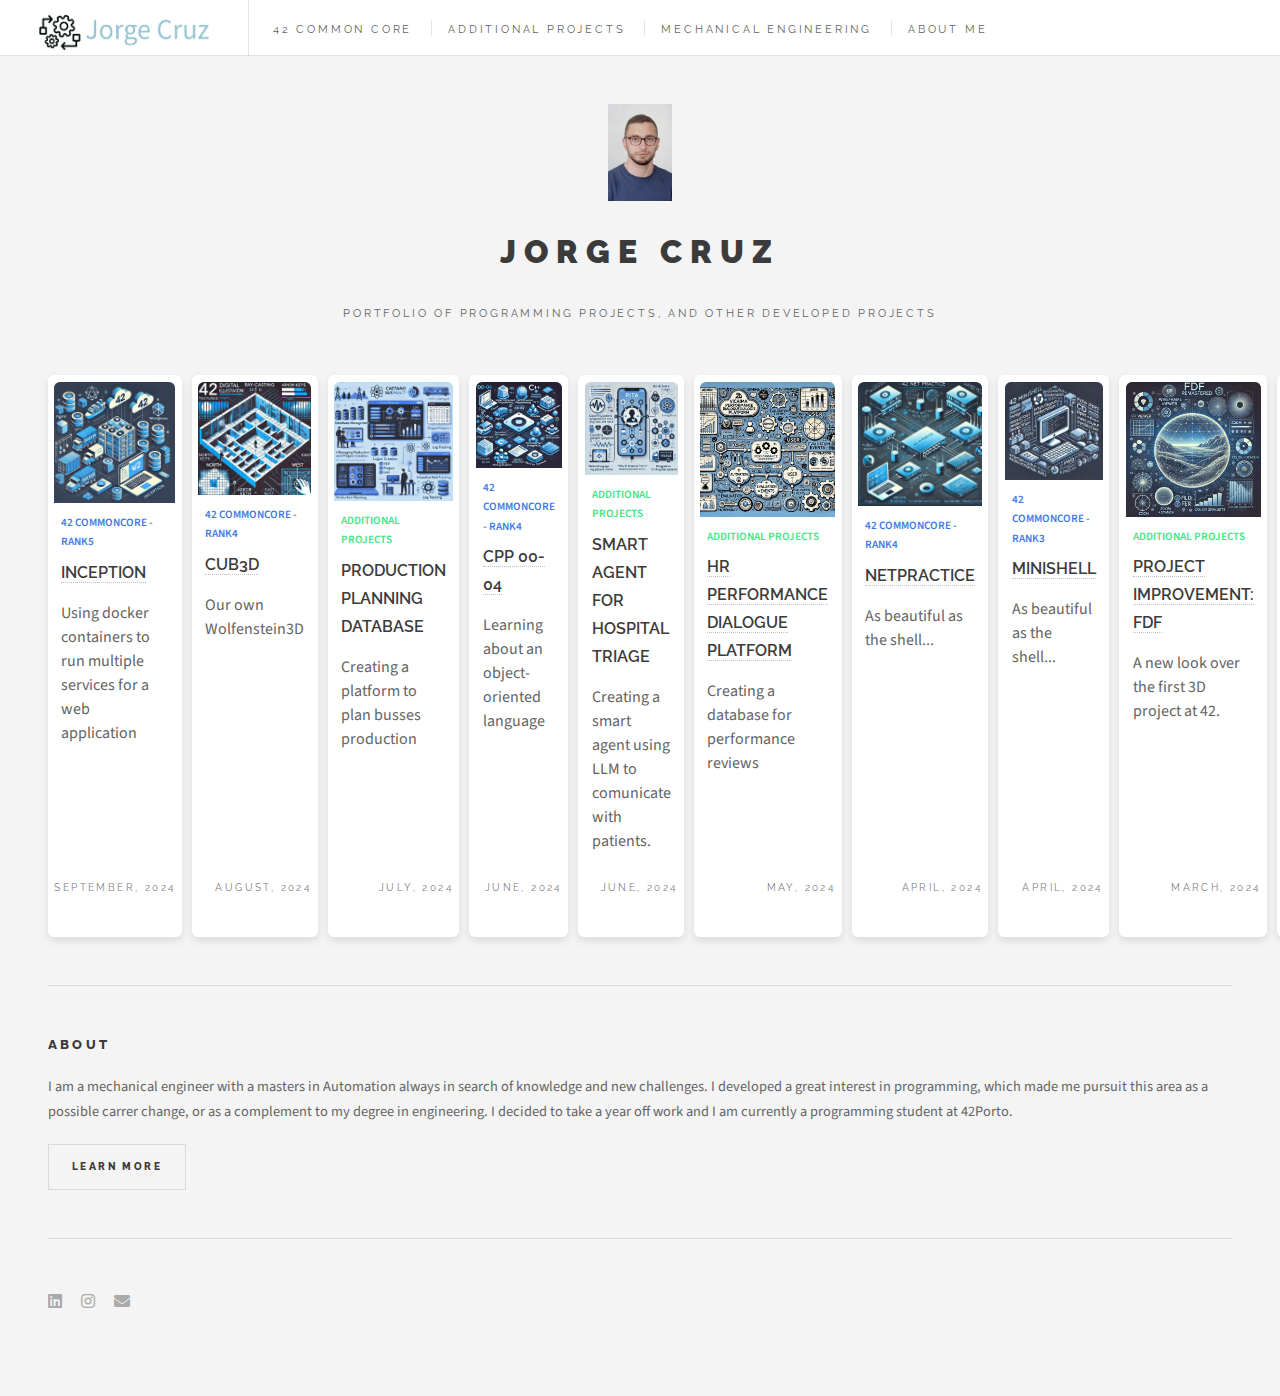
==== commit 50a382c6: "almost" ====
--- a/index.html
+++ b/index.html
@@ -14,7 +14,7 @@
 
 				<!-- Header -->
 					<header id="header">
-						<h1><a href="index.html">Jorge Cruz Portfolio</a></h1>
+						<h1><a href="index.html"><img class="company" src="images/logo-no-background.png"/></a></h1>
 						<nav class="links">
 							<ul>
 								<li><a href="middle-42.html">42 Common Core</a></li>
@@ -148,7 +148,6 @@
 								</div>
 								<div class="author"> December, 2023</div>
 							</div>
-							<!-- Post -->
 							<!-- Post -->
 							<div class="card">
 								<div class="card-image-alt"><a href="https://github.com/mjorgecruz/42_push_swap"><img src="images/push1.webp" alt="" /></a></div>
--- a/assets/css/main.css
+++ b/assets/css/main.css
@@ -27,7 +27,8 @@
 
 article, aside, details, figcaption, figure,
 footer, header, hgroup, menu, nav, section {
-	display: block;}
+	display: block;
+}
 
 body {
 	line-height: 1;
@@ -73,7 +74,12 @@
 }
 /* ADDED */
 
-
+.company {
+    width: 200px; /* or whatever width you want */
+    height: auto; /* maintains aspect ratio */
+	padding: 15px;
+	box-sizing: border-box;
+}
 .side-by-side {
     display: flex;
     align-items: center;  /* Aligns text and image vertically centered */
@@ -107,9 +113,8 @@
 
 .side-to-side {
     display: flex;
-    flex-wrap: wrap; /* Allows wrapping on smaller screens */
+    /* flex-wrap: wrap; Allows wrapping on smaller screens */
     gap: 10px; /* Space between cards */
-    justify-content: space-between; /* Ensure space between cards */
 }
 
 /* Card Styling */
@@ -3459,7 +3464,6 @@
 							top: 0;
 							width: inherit;
 						}
-
 		#header form {
 			margin: 0;
 		}
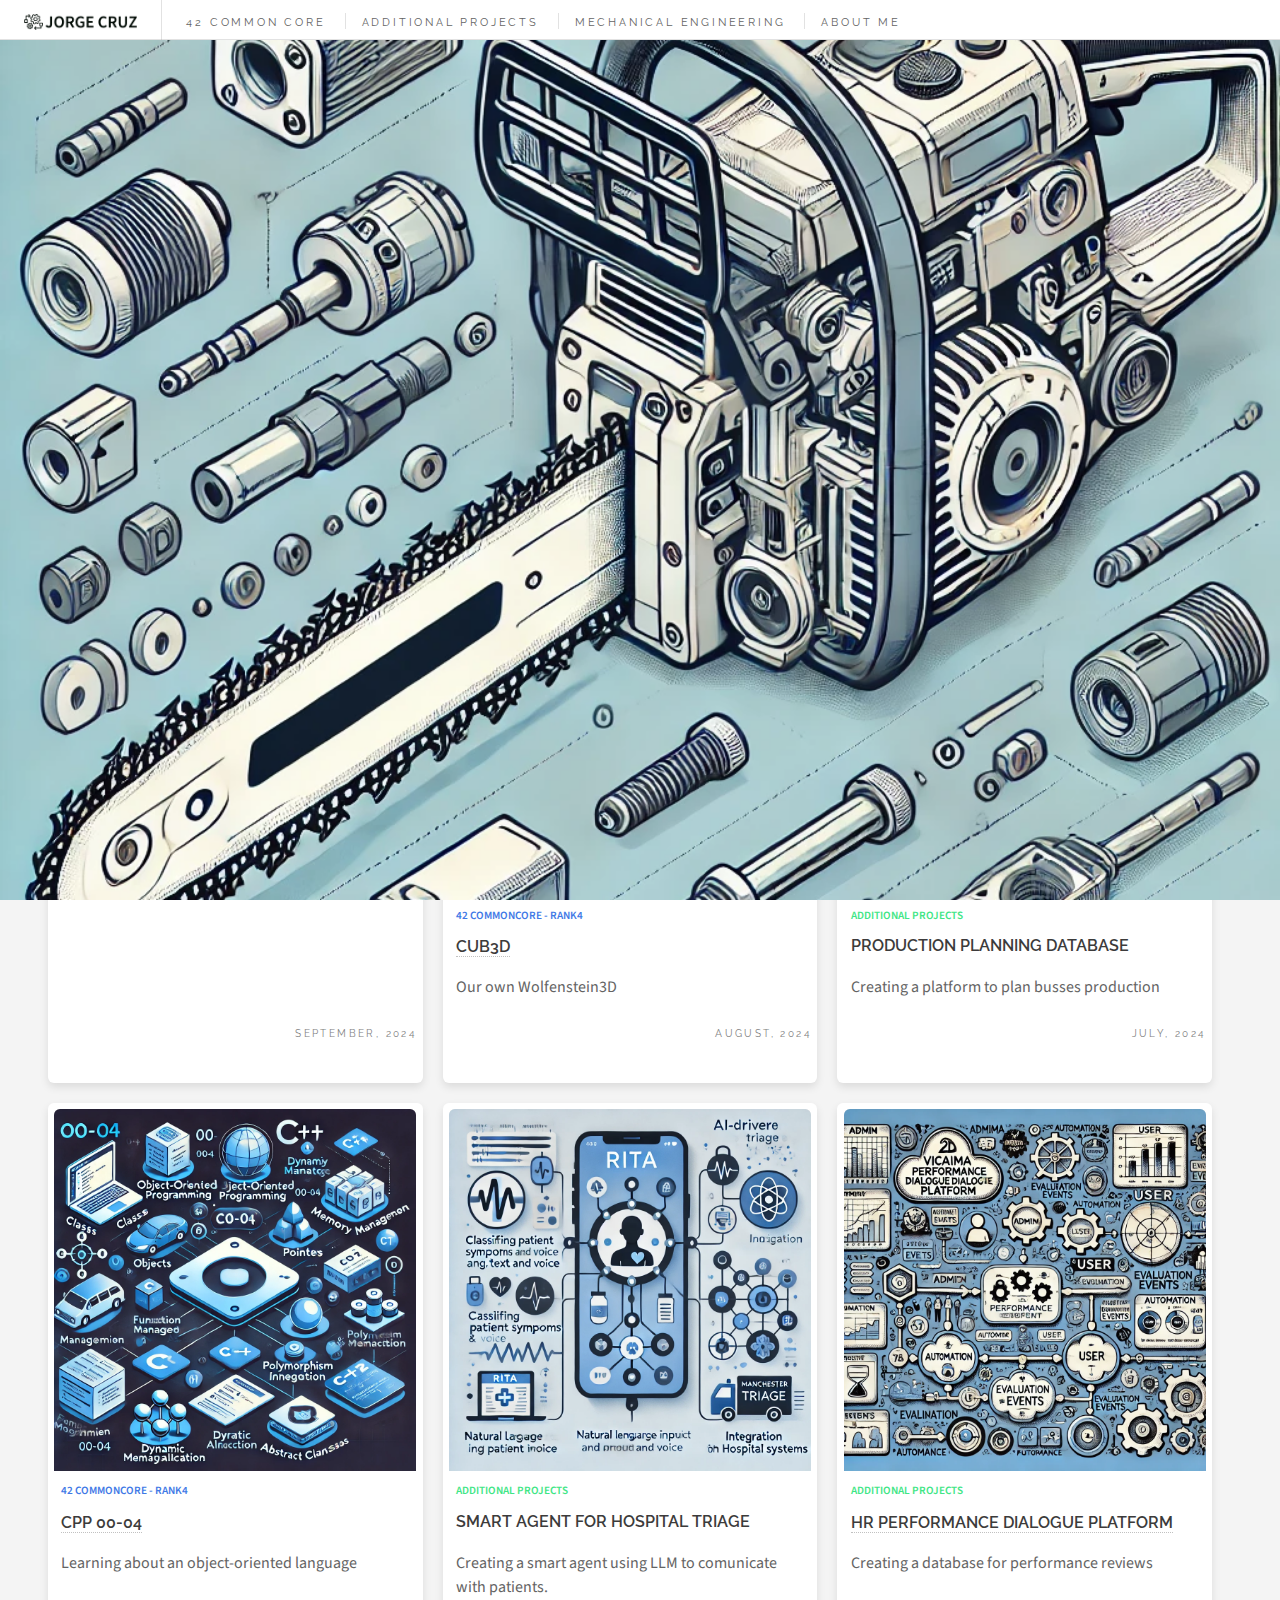
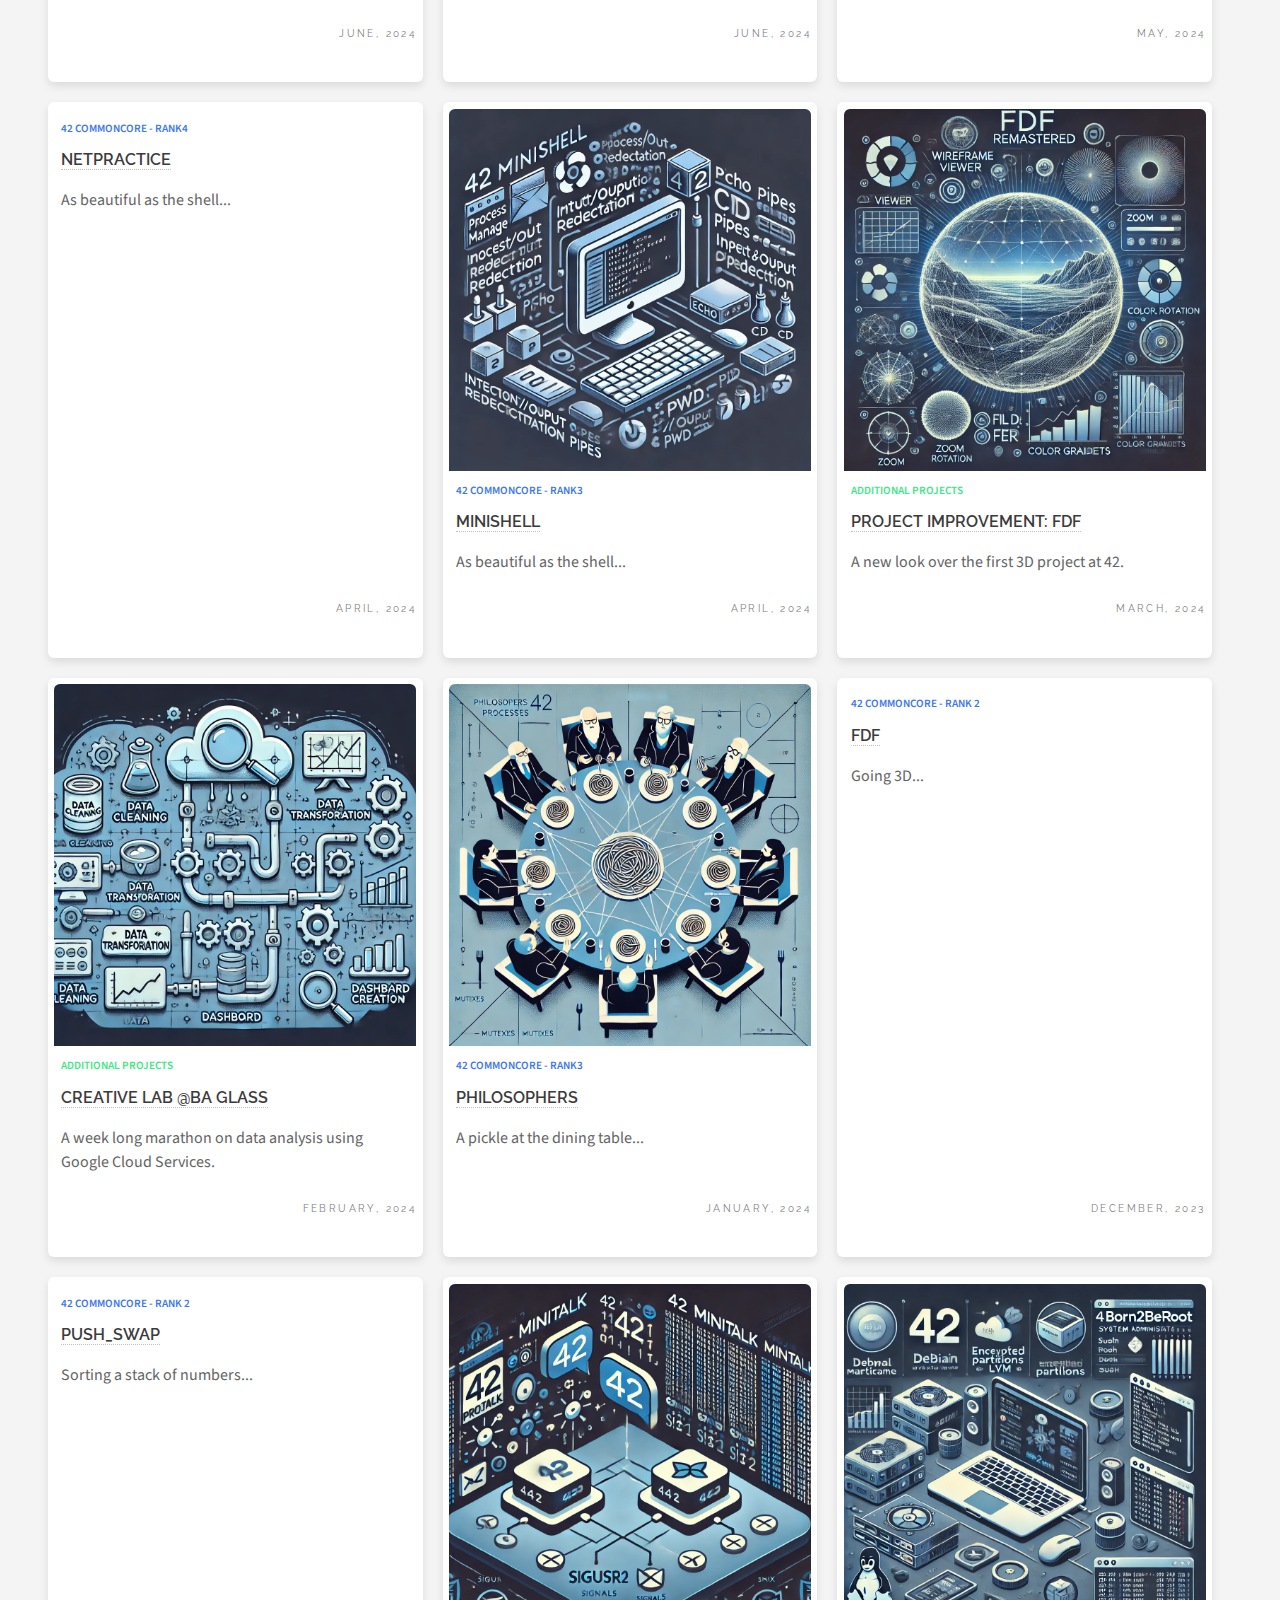
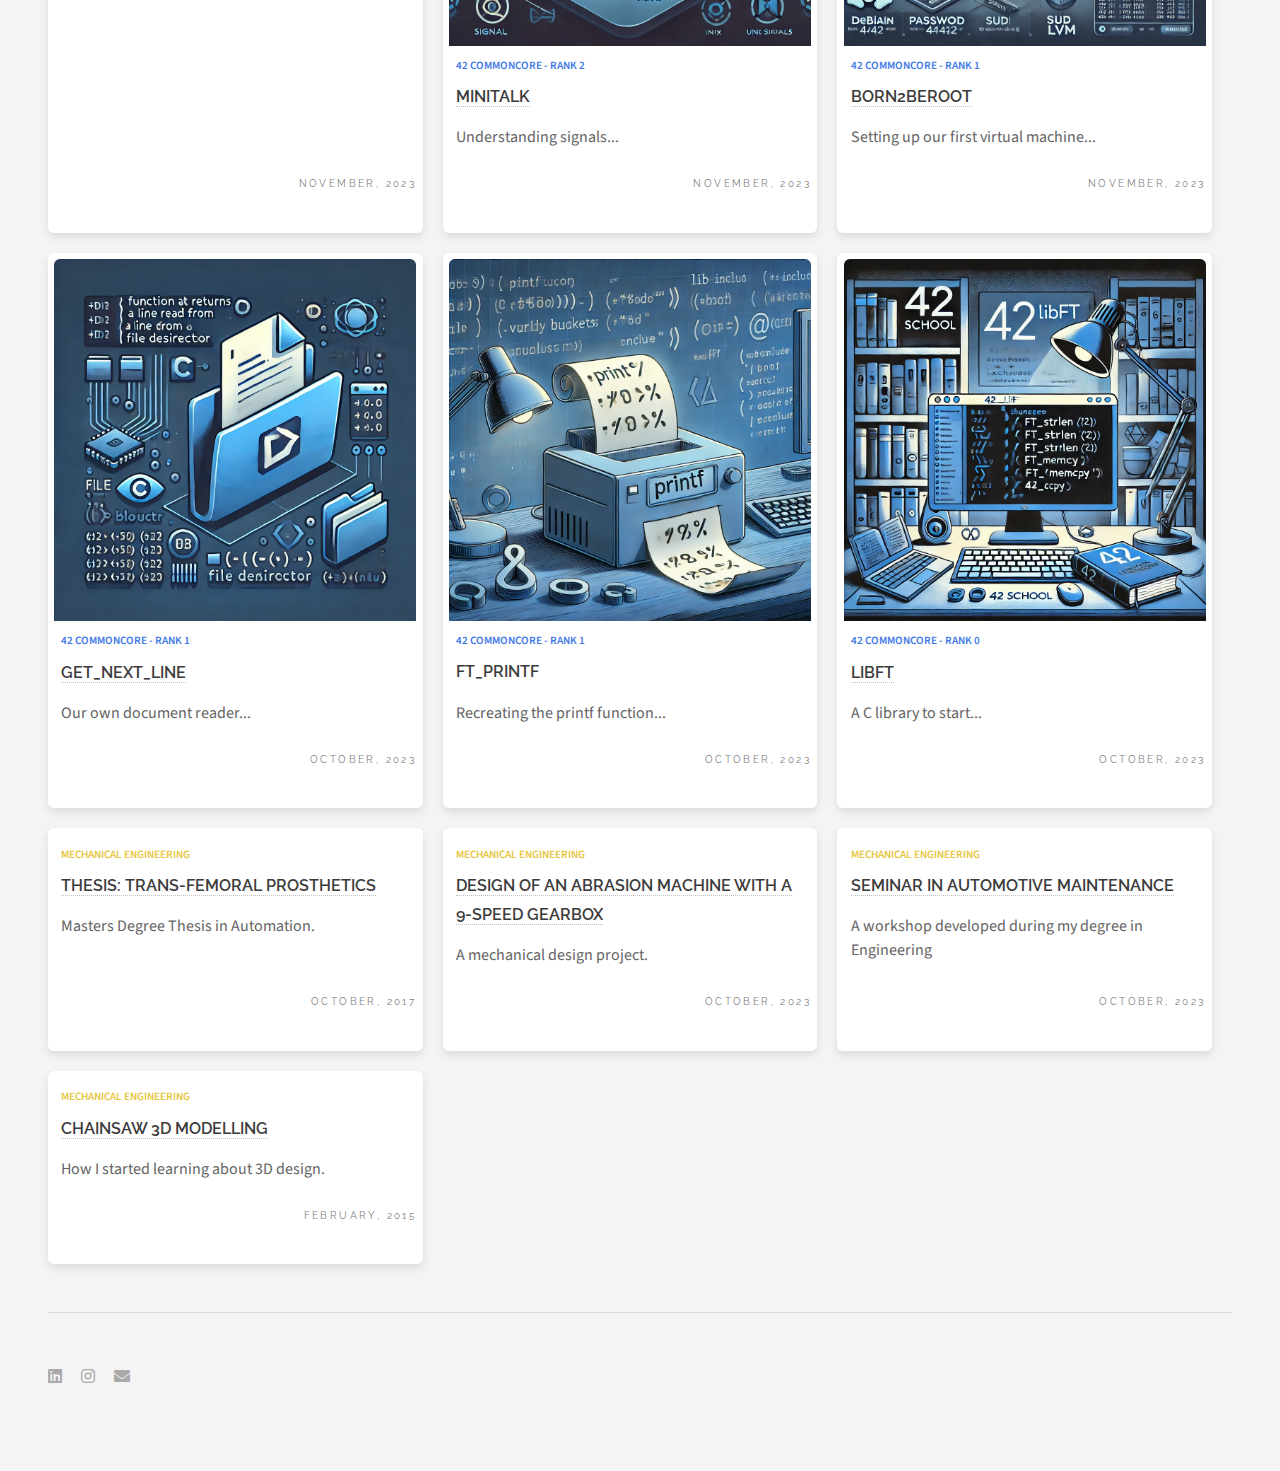
==== commit 5ca2bdee: "vai" ====
--- a/index.html
+++ b/index.html
@@ -6,15 +6,21 @@
 		<meta charset="utf-8" />
 		<meta name="viewport" content="width=device-width, initial-scale=1, user-scalable=no" />
 		<link rel="stylesheet" href="assets/css/main.css" />
+		<link rel="icon" href="images/logo-no-background.png" type="image/x-icon" />
 	</head>
 	<body class="is-preload">
-
 		<!-- Wrapper -->
 			<div id="wrapper">
 
 				<!-- Header -->
 					<header id="header">
-						<h1><a href="index.html"><img class="company" src="images/logo-no-background.png"/></a></h1>
+						<h1><a href="index.html"><img class="company" src="images/jorge-cruz-high-resolution-logo-transparent.webp"/></a></h1> 
+						<script>
+							function toggleMenu() {
+								var menu = document.getElementById('mobile-menu');
+								menu.style.display = (menu.style.display === 'none'|| menu.style.display === '') ? 'block' : 'none';
+							}
+						</script>
 						<nav class="links">
 							<ul>
 								<li><a href="middle-42.html">42 Common Core</a></li>
@@ -23,6 +29,18 @@
 								<li><a href="about.html">About Me</a></li>
 							</ul>
 						</nav>
+						<button class="hamburger" onclick="toggleMenu()">
+							<span class="hamburger-bar"></span>
+							<span class="hamburger-bar"></span>
+							<span class="hamburger-bar"></span>
+						</button>
+												
+						<nav id="mobile-menu" class="mobile-menu">
+							<p><a href="middle-42.html">42 Common Core</a></p>
+							<p><a href="middle-side.html">Additional Projects</a></p>
+							<p><a href="middle-mec.html">Mechanical Engineering</a></p>
+							<p><a href="about.html">About Me</a></p>
+						</nav>
 					</header>
 
 				<!-- Main -->
@@ -262,19 +280,15 @@
 									<h2>Jorge Cruz</h2>
 									<p>Portfolio of programming projects, and other developed projects</p>
 								</header>
-							</section>
-
-						<!-- About -->
-							<section class="blurb">
-								<h2>About</h2>
+								<hr>
 								<p>I am a mechanical engineer with a masters in Automation always in search of knowledge and new challenges. I developed a great interest in programming, which made me pursuit this area as a possible carrer change, or as a complement to my degree in engineering.
 									I decided to take a year off work and I am currently a programming student at 42Porto.
 								</p>
 								<ul class="actions">
 									<li><a href="about.html" class="button">Learn More</a></li>
+									<li><a href="" class="button">CV</a></li>
 								</ul>
 							</section>
-
 						<!-- Footer -->
 							<section id="footer">
 								<ul class="icons">
--- a/assets/css/main.css
+++ b/assets/css/main.css
@@ -1,11 +1,6 @@
 @import url(fontawesome-all.min.css);
 @import url("https://fonts.googleapis.com/css?family=Source+Sans+Pro:400,700|Raleway:400,800,900");
 
-/*
-	Future Imperfect by HTML5 UP
-	html5up.net | @ajlkn
-	Free for personal and commercial use under the CCA 3.0 license (html5up.net/license)
-*/
 
 html, body, div, span, applet, object,
 iframe, h1, h2, h3, h4, h5, h6, p, blockquote,
@@ -23,7 +18,7 @@
 	border: 0;
 	font-size: 100%;
 	font: inherit;
-	vertical-align: baseline;}
+	vertical-align: middle;} 
 
 article, aside, details, figcaption, figure,
 footer, header, hgroup, menu, nav, section {
@@ -75,9 +70,8 @@
 /* ADDED */
 
 .company {
-    width: 200px; /* or whatever width you want */
-    height: auto; /* maintains aspect ratio */
-	padding: 15px;
+    width: auto; /* or whatever width you want */
+    height: 1rem; /* maintains aspect ratio */
 	box-sizing: border-box;
 }
 .side-by-side {
@@ -113,8 +107,9 @@
 
 .side-to-side {
     display: flex;
-    /* flex-wrap: wrap; Allows wrapping on smaller screens */
-    gap: 10px; /* Space between cards */
+    flex-wrap: wrap;
+    gap: 20px;
+	justify-content: flex-start;
 }
 
 /* Card Styling */
@@ -124,6 +119,20 @@
 	flex-direction: column;  /* Stack elements vertically */
     justify-content: flex-start;/* Each card takes up 1/3 of the width minus gap */
     max-width: calc(33.333% - 20px); /* Ensure it never exceeds 1/3 */
+    background: white;
+    padding: .4em;
+    border-radius: 6px;
+    box-shadow: 0 4px 8px rgba(0, 0, 0, 0.1);
+    padding-bottom: 20px;
+    box-sizing: border-box; /* Ensure padding and width are calculated correctly */
+}
+
+.card-alt {
+    flex: 1 1 calc(50% - 20px);
+	display: flex;
+	flex-direction: column;  /* Stack elements vertically */
+    justify-content: flex-start;/* Each card takes up 1/3 of the width minus gap */
+    max-width: calc(50% - 20px); /* Ensure it never exceeds 1/3 */
     background: white;
     padding: .4em;
     border-radius: 6px;
@@ -142,8 +151,7 @@
     padding-bottom: 100%;
 	border-radius: 6px 6px 0 0;
   }
-
-  .card-image-alt {
+  .card-image {
 	background-color: rgb(236, 236, 236);
 	width: 100%;
 	height: 0;
@@ -152,6 +160,17 @@
     overflow: hidden;
     padding-bottom: 100%;
 	border-radius: 6px 6px 0 0;
+  }
+
+  .card-image-alt-alt {
+	background-color: rgb(236, 236, 236);
+	width: 100%;
+	height: 0;
+	/* overflow: hidden; */
+	position: relative;
+    overflow: hidden;
+    padding-bottom: 50%;
+	border-radius: 6px 6px 0 0;
 	border-radius: 6px 6px 0 0;
   }
 
@@ -161,10 +180,19 @@
     left: 0;
     width: 100%;
     height: 100%;
-    object-fit: contain; /* Ensures the image fills the square without distortion */
+    object-fit: cover; /* Ensures the image fills the square without distortion */
     transition: transform 0.2s ease-in-out; /* Smooth transition for hover effect */
 	}
 
+	.card-image-alt-alt img {
+		position: absolute;
+		top: 0;
+		left: 0;
+		width: 100%;
+		height: 100%;
+		object-fit: cover; /* Ensures the image fills the square without distortion */
+		transition: transform 0.2s ease-in-out; /* Smooth transition for hover effect */
+		}
 	.card-image-alt img {
 		position: absolute;
 		top: 0;
@@ -224,7 +252,188 @@
   .category:hover {
 	cursor: pointer;
   }
+
+  .hamburger {
+    display: none; /* Hide by default */
+    cursor: pointer;
+    background: none;
+    border: #333;
+    outline: none;
+}
+
+.hamburger-bar {
+    display: block;
+    width: 25px;
+    height: 3px;
+    margin: 4px auto;
+    background-color: #333;
+}
+
+.mobile-menu {
+    display: none; /* Hide by default */
+	position: absolute; /* Position the menu absolutely */
+    right: 0; 
+	top : 100%;
+	background-color: #fff; /* Set the background color */
+    border: 1px solid #ccc; /* Add a border */
+    width: 100%; /* Set the width */
+    padding: 10px; /* Add some padding */
+    border-radius: 5px; /* Round the corners */
+    box-shadow: 0 2px 10px rgba(0, 0, 0, 0.1); /* Add a shadow */
+	border: none;
+    outline: none;
+}
+
+.mobile-menu a {
+    display: block; /* Make the links block elements */
+    margin-top: 10px;
+	margin-bottom: 10px; /* Add some space below each link */
+    text-decoration: none; /* Remove the underline */
+    color: #333; /* Set the text color */
+}
+    /* Add your own styles here */
+
+#menuToggle
+{
+  display: block;
+  position: relative;
+  top: 50px;
+  left: 50px;
   
+  z-index: 1;
+  
+  -webkit-user-select: none;
+  user-select: none;
+}
+
+#menuToggle a
+{
+  text-decoration: none;
+  color: #232323;
+  
+  transition: color 0.3s ease;
+}
+
+#menuToggle a:hover
+{
+  color: tomato;
+}
+
+
+#menuToggle input
+{
+  display: block;
+  width: 40px;
+  height: 32px;
+  position: absolute;
+  top: -7px;
+  left: -5px;
+  
+  cursor: pointer;
+  
+  opacity: 0; /* hide this */
+  z-index: 2; /* and place it over the hamburger */
+  
+  -webkit-touch-callout: none;
+}
+
+/*
+ * Just a quick hamburger
+ */
+#menuToggle span
+{
+  display: block;
+  width: 33px;
+  height: 4px;
+  margin-bottom: 5px;
+  position: relative;
+  
+  background: #cdcdcd;
+  border-radius: 3px;
+  
+  z-index: 1;
+  
+  transform-origin: 4px 0px;
+  
+  transition: transform 0.5s cubic-bezier(0.77,0.2,0.05,1.0),
+              background 0.5s cubic-bezier(0.77,0.2,0.05,1.0),
+              opacity 0.55s ease;
+}
+
+#menuToggle span:first-child
+{
+  transform-origin: 0% 0%;
+}
+
+#menuToggle span:nth-last-child(2)
+{
+  transform-origin: 0% 100%;
+}
+
+/* 
+ * Transform all the slices of hamburger
+ * into a crossmark.
+ */
+#menuToggle input:checked ~ span
+{
+  opacity: 1;
+  transform: rotate(45deg) translate(-2px, -1px);
+  background: #232323;
+}
+
+/*
+ * But let's hide the middle one.
+ */
+#menuToggle input:checked ~ span:nth-last-child(3)
+{
+  opacity: 0;
+  transform: rotate(0deg) scale(0.2, 0.2);
+}
+
+/*
+ * Ohyeah and the last one should go the other direction
+ */
+#menuToggle input:checked ~ span:nth-last-child(2)
+{
+  transform: rotate(-45deg) translate(0, -1px);
+}
+
+/*
+ * Make this absolute positioned
+ * at the top left of the screen
+ */
+#menu
+{
+  position: absolute;
+  width: 300px;
+  margin: -100px 0 0 -50px;
+  padding: 50px;
+  padding-top: 125px;
+  
+  background: #ededed;
+  list-style-type: none;
+  -webkit-font-smoothing: antialiased;
+  /* to stop flickering of text in safari */
+  
+  transform-origin: 0% 0%;
+  transform: translate(-100%, 0);
+  
+  transition: transform 0.5s cubic-bezier(0.77,0.2,0.05,1.0);
+}
+
+#menu li
+{
+  padding: 10px 0;
+  font-size: 22px;
+}
+
+/*
+ * And let's slide it in from the left
+ */
+#menuToggle input:checked ~ ul
+{
+  transform: none;
+}
   .heading {
 	color: #3c3b3b;
 	font-family: "Raleway", Helvetica, sans-serif;
@@ -2067,11 +2276,14 @@
 		font-family: "Raleway", Helvetica, sans-serif;
 		font-size: 0.6em;
 		font-weight: 800;
-		height: 4.8125em;
+		height: 4.2em;
 		letter-spacing: 0.25em;
 		line-height: 4.8125em;
-		padding: 0 2.5em;
+		padding: 0 2em;
 		text-align: center;
+		align-items: center;
+		display: flex;
+		justify-content: center;
 		text-decoration: none;
 		text-transform: uppercase;
 		white-space: nowrap;
@@ -2524,11 +2736,19 @@
 				width: 100%;
 			}
 
-			@media screen and (max-width: 736px) {
-
+			@media screen and (max-width: 980px) {
+				
 				.image.featured {
 					margin: 0 0 1.5em 0;
 				}
+				.side-to-side {
+					flex-direction: column; /* Stack cards vertically */
+					gap: 20px; /* Add vertical space between the cards */
+				}
+				.hamburger {
+					display: block; /* Show on small screens */
+				}
+				
 
 			}
 
@@ -2882,55 +3102,39 @@
 		margin: 0 0 2em 0;
 	}
 
-		@media screen and (max-width: 1280px) {
-
-			.mini-posts {
-				display: -moz-flex;
-				display: -webkit-flex;
-				display: -ms-flex;
+		@media screen and (max-width: 980px) {
+			.side-to-side {
 				display: flex;
-				-moz-flex-wrap: wrap;
-				-webkit-flex-wrap: wrap;
-				-ms-flex-wrap: wrap;
 				flex-wrap: wrap;
-				width: calc(100% + 2em);
-			}
-
-				.mini-posts > * {
-					margin: 2em 2em 0 0;
-					width: calc(50% - 2em);
-				}
-
-				.mini-posts > :nth-child(-n + 2) {
-					margin-top: 0;
-				}
-
-		}
-
+				gap: 20px;
+				justify-content: flex-start;
+				flex-direction: row;
+			}
+			.card {
+				flex: 1 1 calc(50% - 20px);
+				display: flex;
+				flex-direction: column;  /* Stack elements vertically */
+				/* justify-content: flex-start;Each card takes up 1/3 of the width minus gap */
+				max-width: calc(50% - 20px); /* Ensure it never exceeds 1/3 */
+				background: white;
+				padding: .4em;
+				border-radius: 6px;
+				box-shadow: 0 4px 8px rgba(0, 0, 0, 0.1);
+				padding-bottom: 20px;
+				box-sizing: border-box; /* Ensure padding and width are calculated correctly */
+			}
+			.hamburger {
+				display: block; /* Show on small screens */
+			}
+		}
 		@media screen and (max-width: 480px) {
 
-			.mini-posts {
-				display: block;
-				width: 100%;
-			}
-
-				.mini-posts > * {
-					margin: 0 0 2em 0;
-					width: 100%;
-				}
-
-		}
-
-/* Post */
-
-	/* .post {
-		padding: 3em 3em 1em 3em ;
-		background: #ffffff;
-		border: solid 1px rgba(160, 160, 160, 0.3);
-		margin: 0 0 3em 0;
-		position: relative;
-	} */
-/* Container for posts, flexbox to arrange in columns */
+			.card {
+				flex: 1 1 100%; /* Each card takes up 100% of the width */
+				max-width: 100%; /* Ensure it never exceeds 100% */
+			}
+		}
+
 .post-container {
     display: flex;
     flex-wrap: wrap;  /* Allows cards to wrap when needed */
@@ -3322,7 +3526,7 @@
 /* Header */
 
 	body {
-		padding-top: 3.5em;
+		padding-top: 0.5em;
 	}
 
 	#header {
@@ -3336,9 +3540,9 @@
 		justify-content: space-between;
 		background-color: #ffffff;
 		border-bottom: solid 1px rgba(160, 160, 160, 0.3);
-		height: 3.5em;
+		height: 2.5em;
 		left: 0;
-		line-height: 3.5em;
+		line-height: 2.5em;
 		position: fixed;
 		top: 0;
 		width: 100%;
@@ -3509,8 +3713,8 @@
 		@media screen and (max-width: 736px) {
 
 			#header {
-				height: 2.75em;
-				line-height: 2.75em;
+				height: 2.5em;
+				line-height: 2.5em;
 			}
 
 				#header h1 {
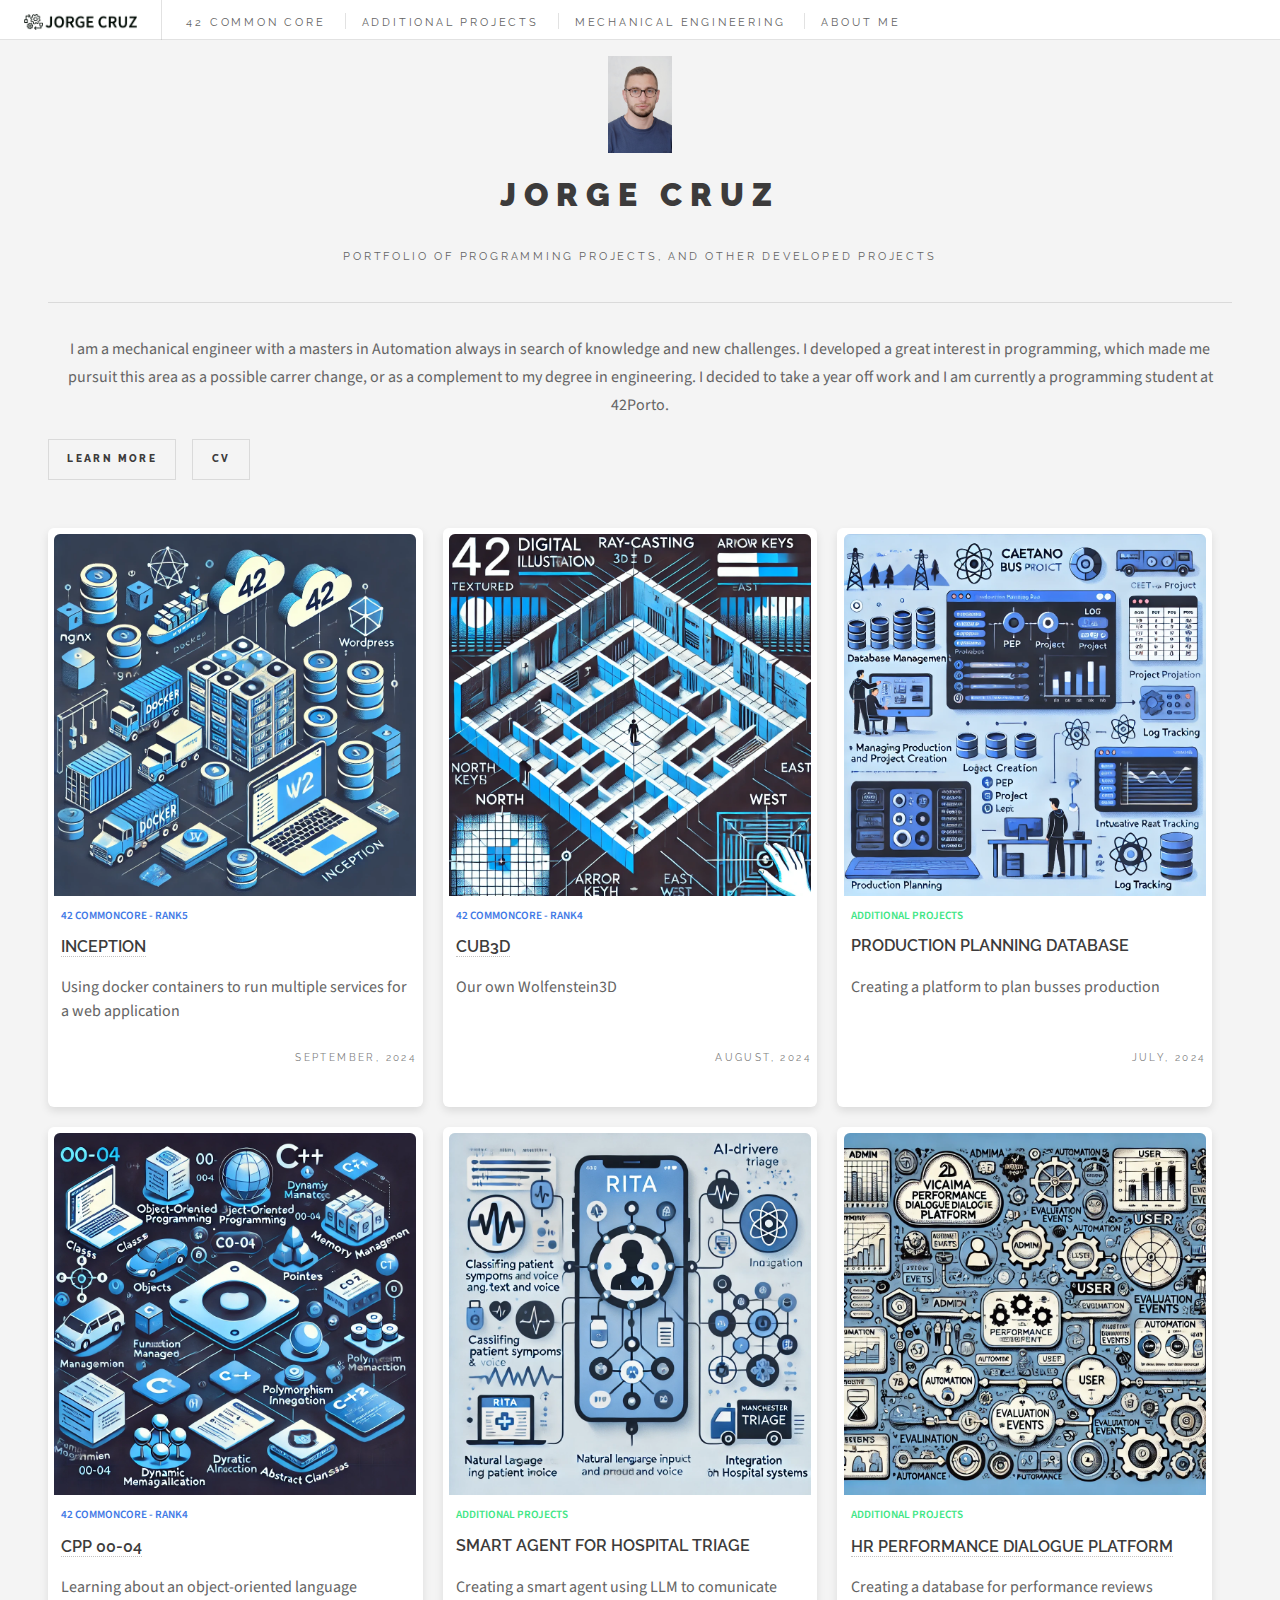
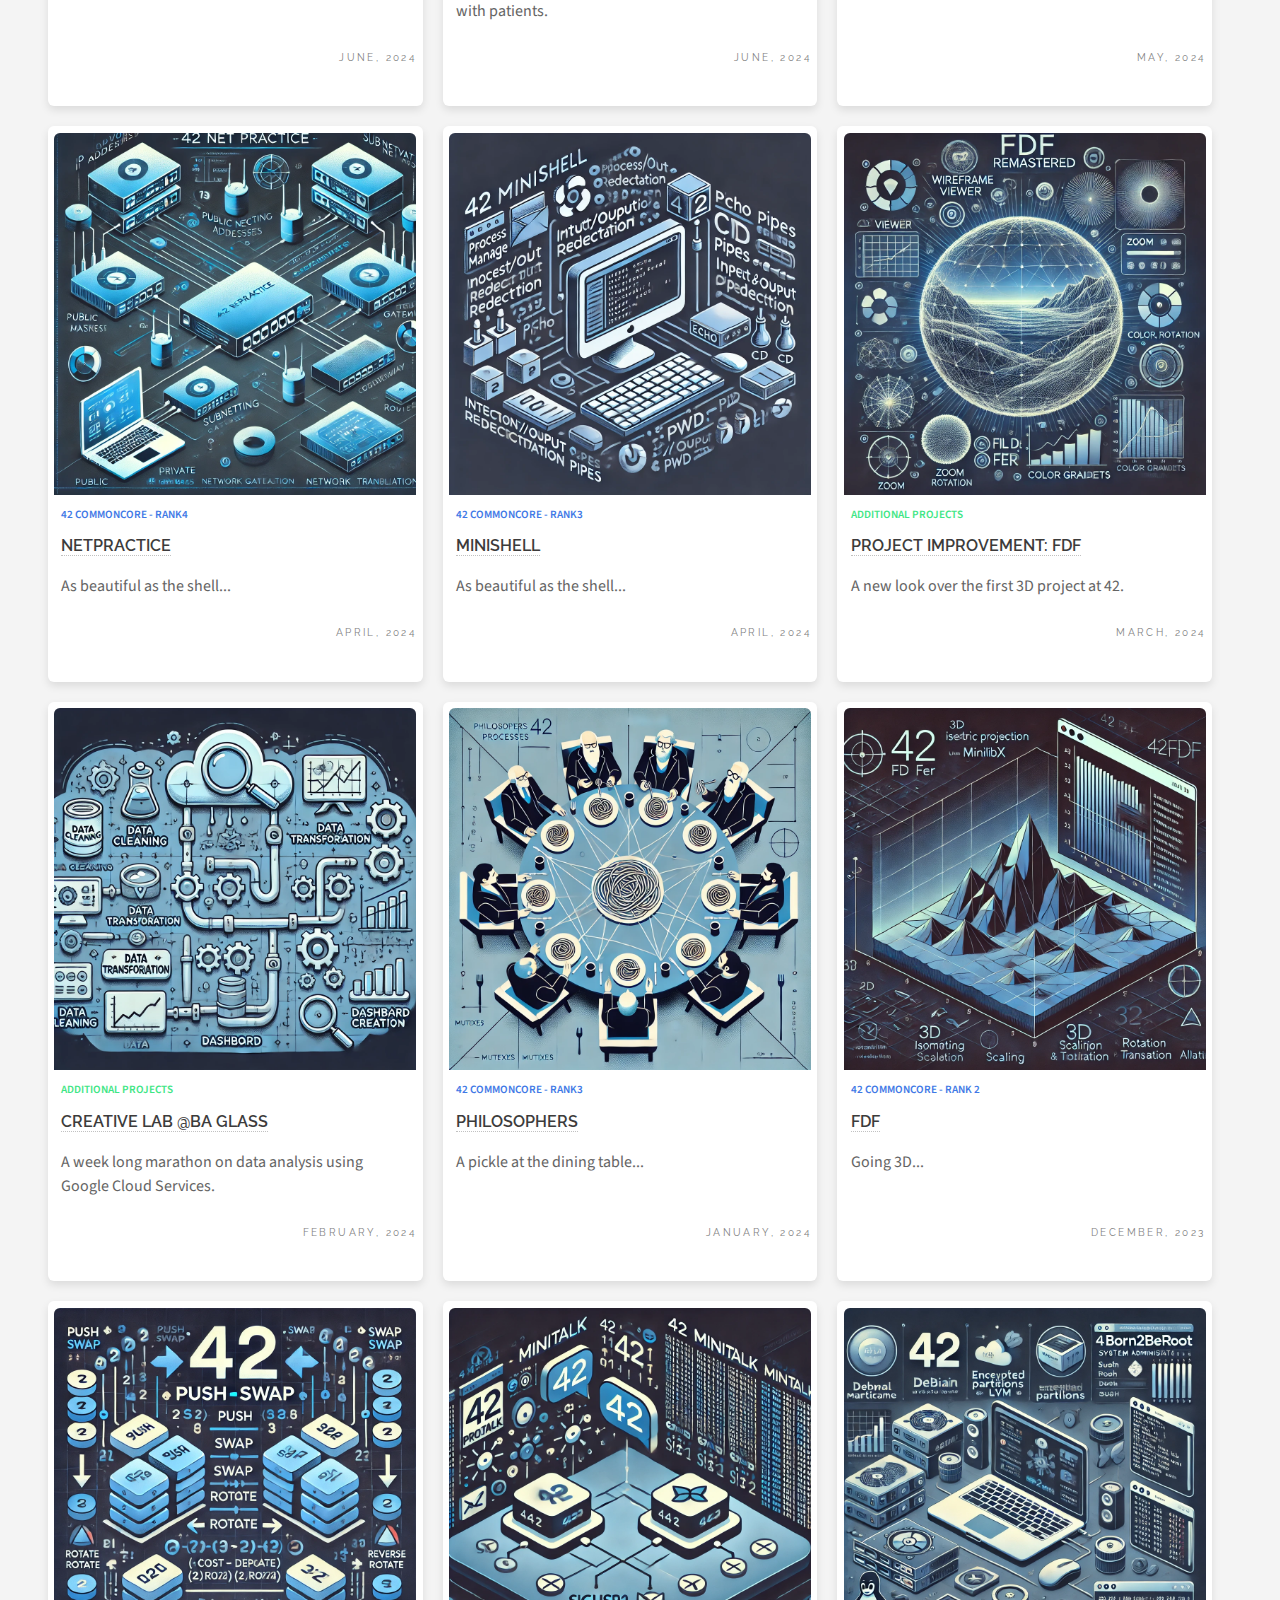
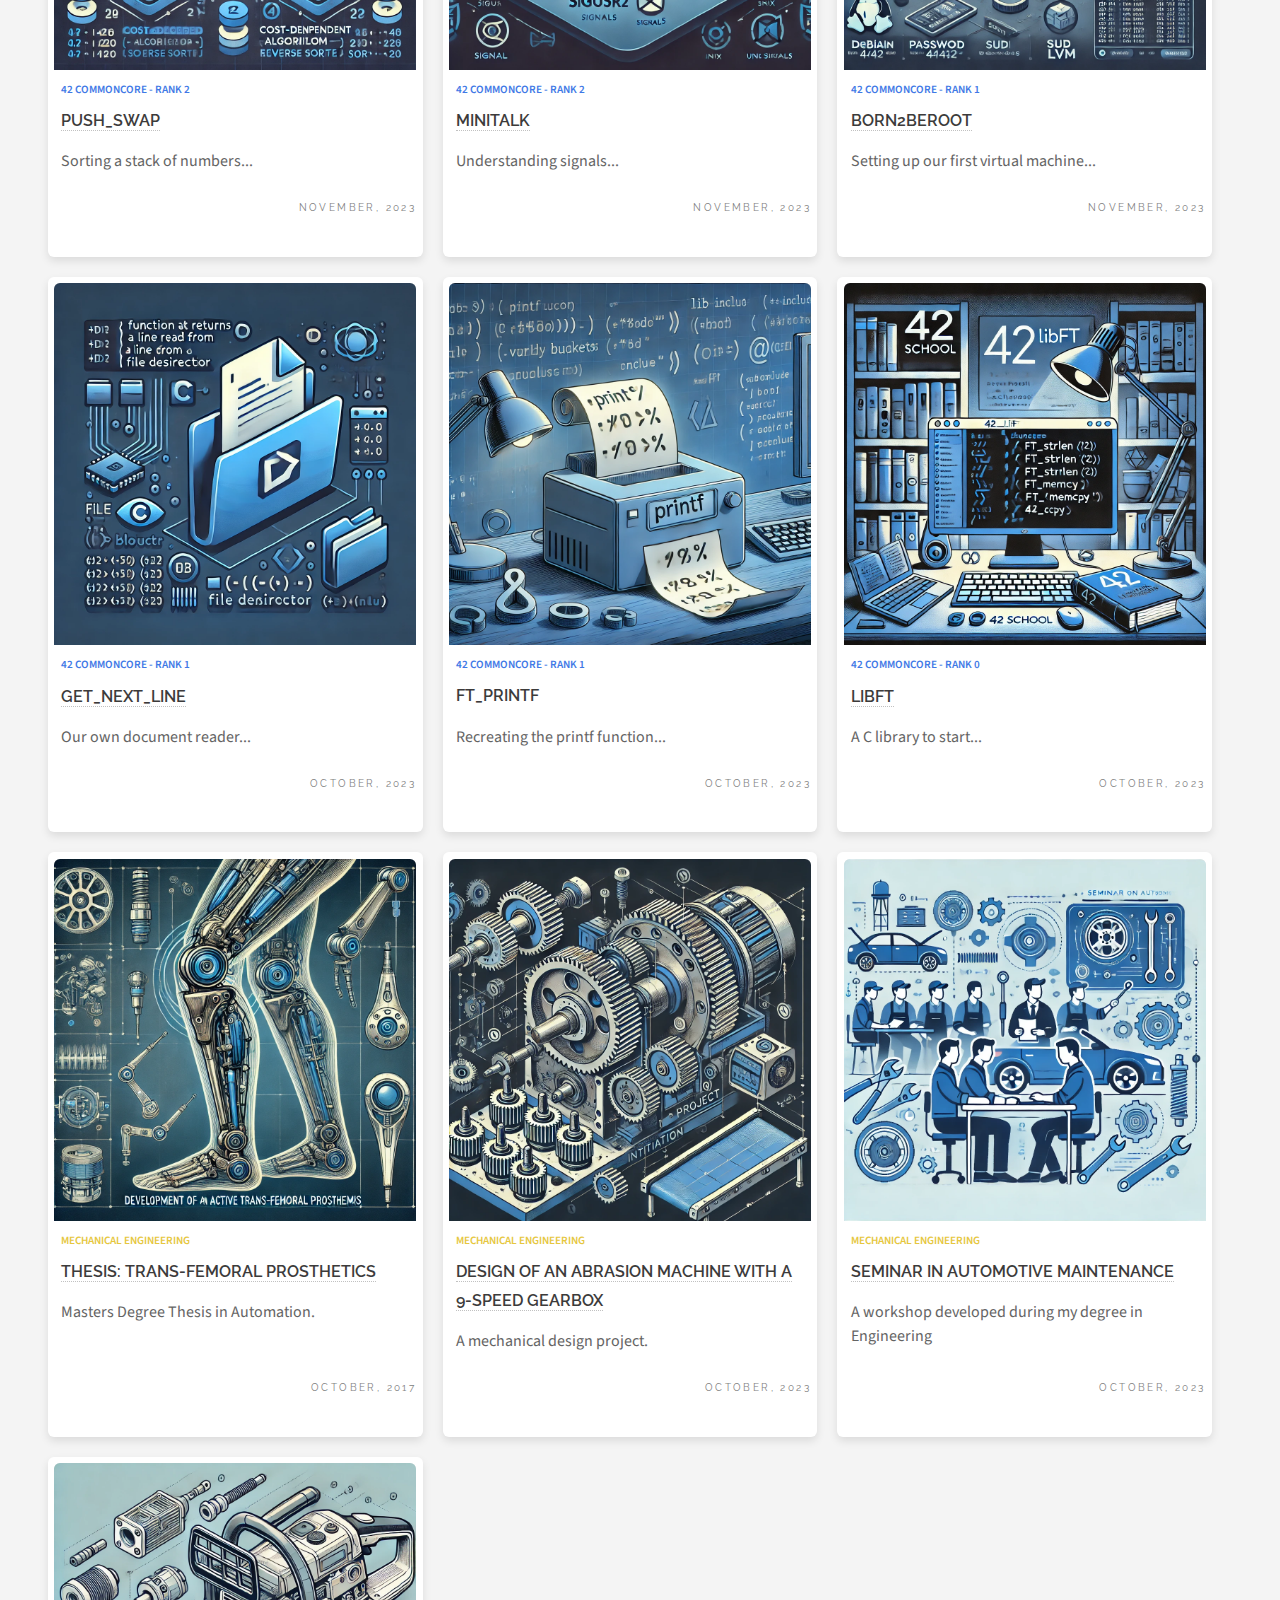
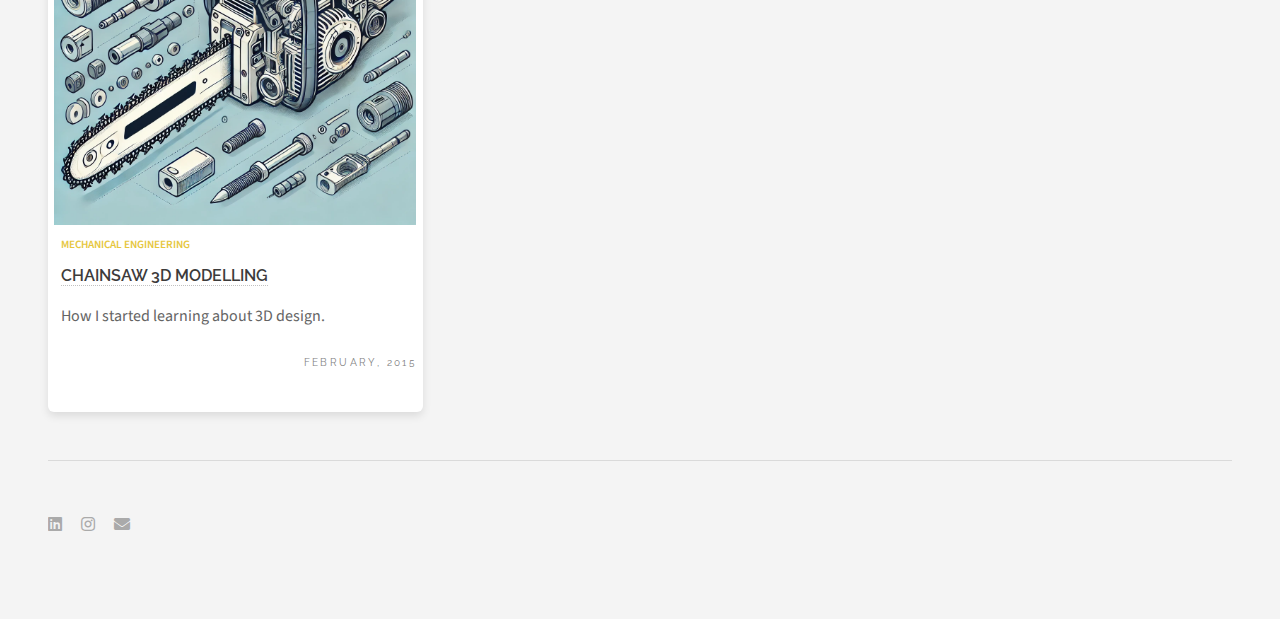
==== commit f9dd8074: "done" ====
--- a/index.html
+++ b/index.html
@@ -48,7 +48,7 @@
 						<div class="side-to-side">
 							<!-- Post -->
 							<div class="card">
-								<div class="card-image-alt"><a href="https://github.com/mjorgecruz/42_inception"><img src="images/incep1.webp" alt="" /></a></div>
+								<div class="card-image"><a href="https://github.com/mjorgecruz/42_inception"><img src="images/incep1.webp" alt="" /></a></div>
 								<div class="category"> 42 CommonCore - Rank5 </div>
 								<div class="heading"><a href="https://github.com/mjorgecruz/42_inception">INCEPTION</a> </div>
 								<div class="text">
@@ -108,7 +108,7 @@
 							</div>
 							<!-- Post -->
 							<div class="card">
-								<div class="card-image-alt"><a href="https://github.com/mjorgecruz/42_netpractice"><img src="images/net1.webp" alt="" /></a></div>
+								<div class="card-image"><a href="https://github.com/mjorgecruz/42_netpractice"><img src="images/net1.webp" alt="" /></a></div>
 								<div class="category"> 42 CommonCore - Rank4 </div>
 								<div class="heading"><a href="https://github.com/mjorgecruz/42_netpractice">NETPRACTICE</a> </div>
 								<div class="text">
@@ -158,7 +158,7 @@
 							</div>
 							<!-- Post -->
 							<div class="card">
-								<div class="card-image-alt"><a href="https://github.com/mjorgecruz/42_fdf"><img src="images/fdfer.webp" alt="" /></a></div>
+								<div class="card-image"><a href="https://github.com/mjorgecruz/42_fdf"><img src="images/fdfer.webp" alt="" /></a></div>
 								<div class="category"> 42 CommonCore - Rank 2 </div>
 								<div class="heading"> <a href="https://github.com/mjorgecruz/42_fdf">FDF</a> </div>
 								<div class="text">
@@ -168,7 +168,7 @@
 							</div>
 							<!-- Post -->
 							<div class="card">
-								<div class="card-image-alt"><a href="https://github.com/mjorgecruz/42_push_swap"><img src="images/push1.webp" alt="" /></a></div>
+								<div class="card-image"><a href="https://github.com/mjorgecruz/42_push_swap"><img src="images/push1.webp" alt="" /></a></div>
 								<div class="category"> 42 CommonCore - Rank 2 </div>
 								<div class="heading"> <a href="https://github.com/mjorgecruz/42_push_swap">PUSH_SWAP</a> </div>
 								<div class="text">
@@ -228,7 +228,7 @@
 							</div>
 							<!-- Post -->
 							<div class="card">
-								<div class="card-image-alt"><a href="https://github.com/mjorgecruz/masters"><img src="images/master2.webp" alt="" /></a></div>
+								<div class="card-image"><a href="https://github.com/mjorgecruz/masters"><img src="images/master2.webp" alt="" /></a></div>
 								<div class="category3"> Mechanical Engineering </div>
 								<div class="heading"><a href="https://github.com/mjorgecruz/masters">THESIS: TRANS-FEMORAL PROSTHETICS</a> </div>
 								<div class="text">
@@ -238,7 +238,7 @@
 							</div>
 							<!-- Post -->
 							<div class="card">
-								<div class="card-image-alt"><a href="https://github.com/mjorgecruz/project_mechanical"><img src="images/proj1.webp" /></a></div>
+								<div class="card-image"><a href="https://github.com/mjorgecruz/project_mechanical"><img src="images/proj1.webp" /></a></div>
 								<div class="category3"> Mechanical Engineering </div>
 								<div class="heading"><a href="https://github.com/mjorgecruz/project_mechanical">DESIGN OF AN ABRASION MACHINE WITH A 9-SPEED GEARBOX</a> </div>
 								<div class="text">
@@ -248,7 +248,7 @@
 							</div>
 							<!-- Post -->
 							<div class="card">
-								<div class="card-image-alt"><a href="https://github.com/mjorgecruz/workshop_auto"><img src="images/seminar2.webp	" alt="" /></a></div>
+								<div class="card-image"><a href="https://github.com/mjorgecruz/workshop_auto"><img src="images/seminar2.webp	" alt="" /></a></div>
 								<div class="category3"> Mechanical Engineering </div>
 								<div class="heading"><a href="https://github.com/mjorgecruz/workshop_auto">SEMINAR IN AUTOMOTIVE MAINTENANCE</a> </div>
 								<div class="text">
@@ -258,7 +258,7 @@
 							</div>
 							<!-- Post -->
 							<div class="card">
-								<div class="card-image-alt"><a href="https://github.com/mjorgecruz/chainsaw"><img src="images/chain1.webp" alt="" /></a></div>
+								<div class="card-image"><a href="https://github.com/mjorgecruz/chainsaw"><img src="images/chain1.webp" alt="" /></a></div>
 								<div class="category3"> Mechanical Engineering </div>
 								<div class="heading"> <a href="https://github.com/mjorgecruz/chainsaw"> CHAINSAW 3D MODELLING</a> </div>
 								<div class="text">
--- a/assets/css/main.css
+++ b/assets/css/main.css
@@ -199,7 +199,7 @@
 		left: 0;
 		width: 100%;
 		height: 100%;
-		object-fit: cover; /* Ensures the image fills the square without distortion */
+		object-fit: contain; /* Ensures the image fills the square without distortion */
 		transition: transform 0.2s ease-in-out; /* Smooth transition for hover effect */
 	}
 
@@ -3123,6 +3123,20 @@
 				padding-bottom: 20px;
 				box-sizing: border-box; /* Ensure padding and width are calculated correctly */
 			}
+			.card-alt {
+				flex: 1 1 calc(50% - 20px);
+				display: flex;
+				flex-direction: column;  /* Stack elements vertically */
+				justify-content: flex-start;/* Each card takes up 1/3 of the width minus gap */
+				max-width: calc(50% - 20px); /* Ensure it never exceeds 1/3 */
+				background: white;
+				padding: .4em;
+				border-radius: 6px;
+				box-shadow: 0 4px 8px rgba(0, 0, 0, 0.1);
+				padding-bottom: 20px;
+				box-sizing: border-box; /* Ensure padding and width are calculated correctly */
+			}
+
 			.hamburger {
 				display: block; /* Show on small screens */
 			}
@@ -3130,6 +3144,11 @@
 		@media screen and (max-width: 480px) {
 
 			.card {
+				flex: 1 1 100%; /* Each card takes up 100% of the width */
+				max-width: 100%; /* Ensure it never exceeds 100% */
+			}
+
+			.card-alt {
 				flex: 1 1 100%; /* Each card takes up 100% of the width */
 				max-width: 100%; /* Ensure it never exceeds 100% */
 			}
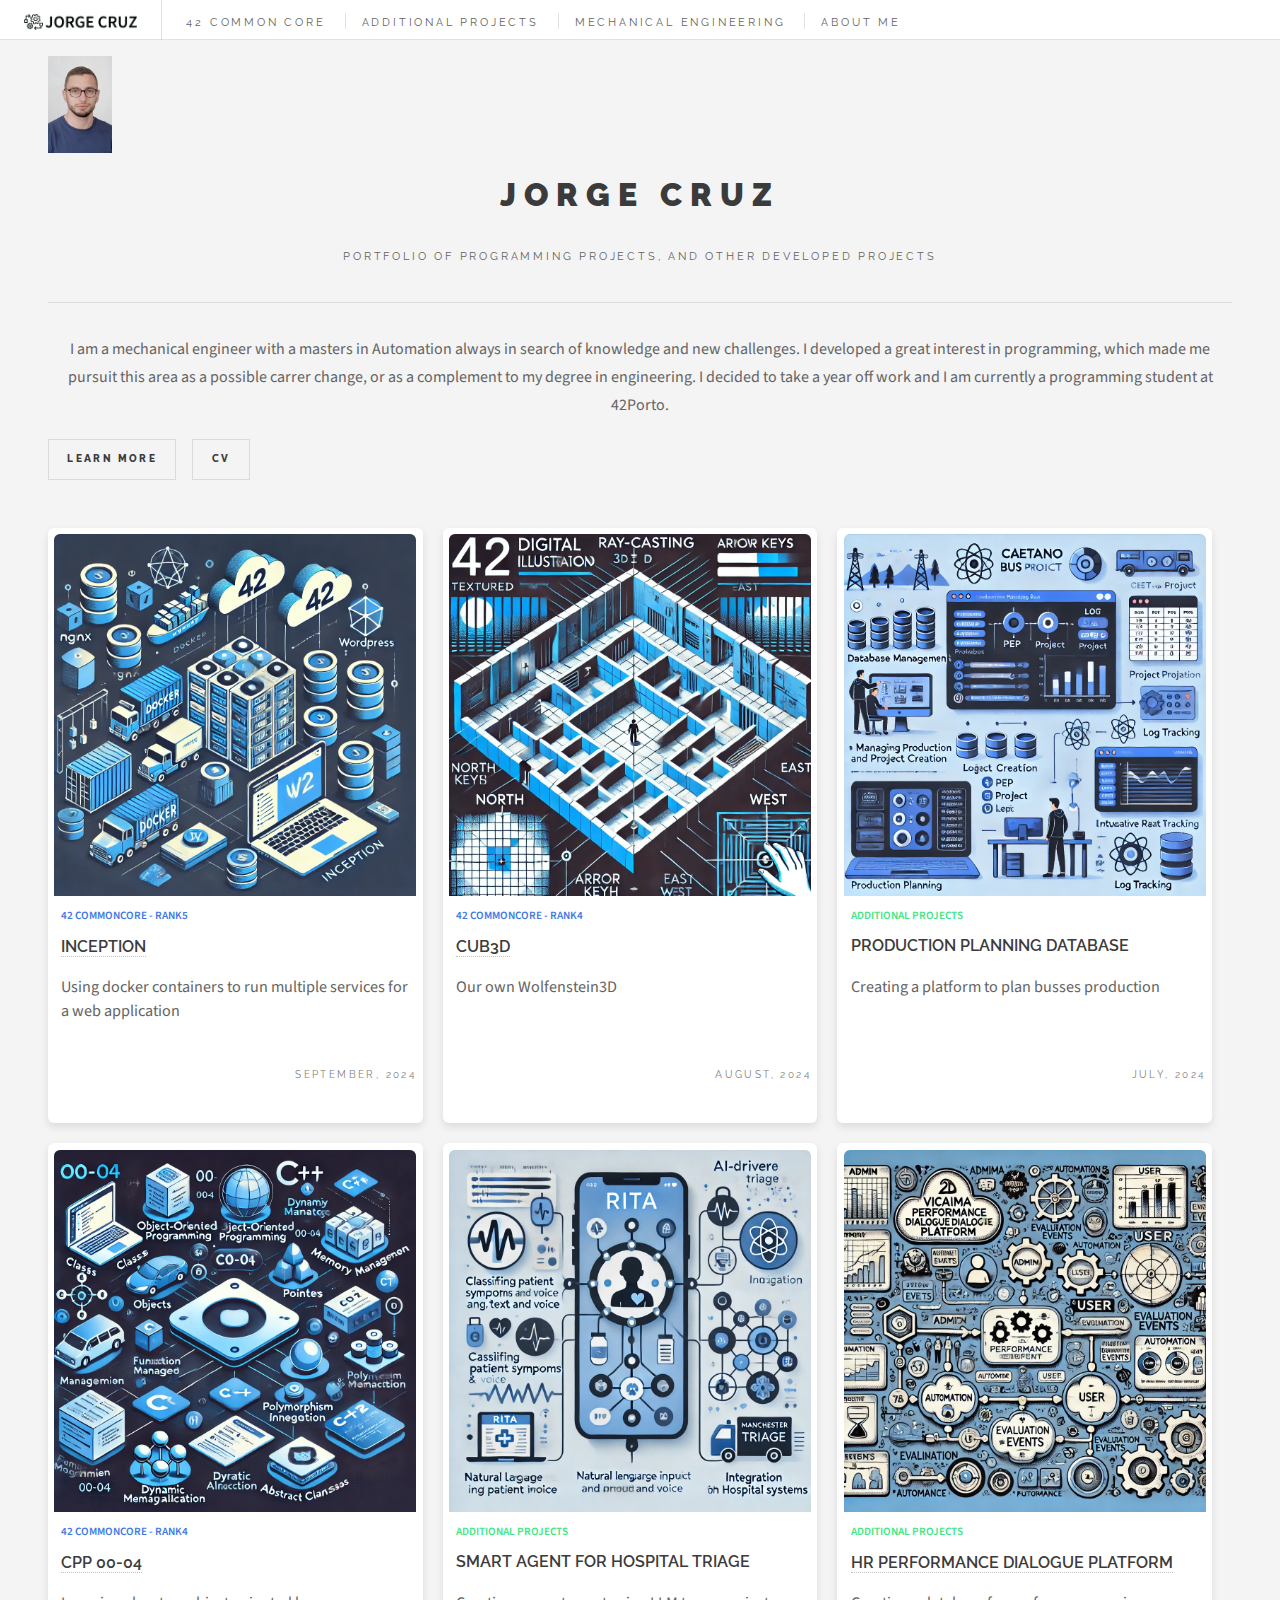
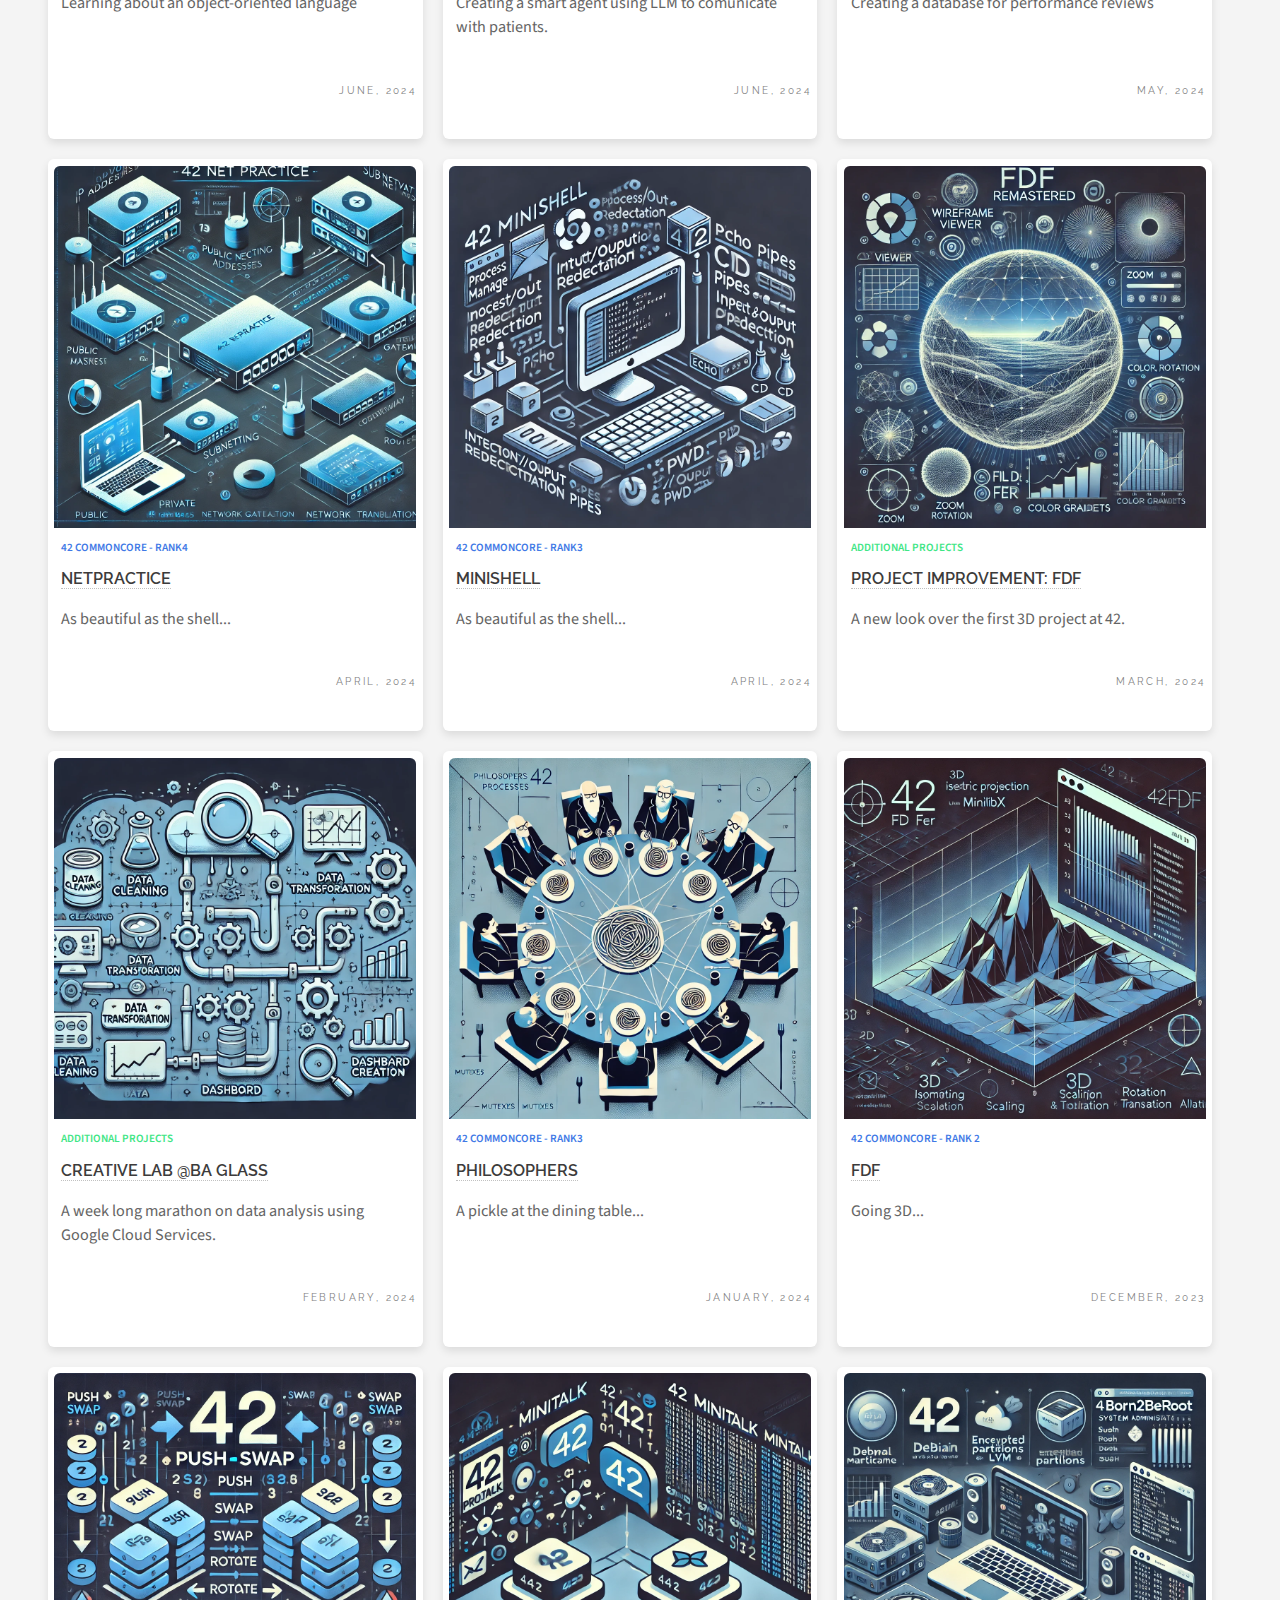
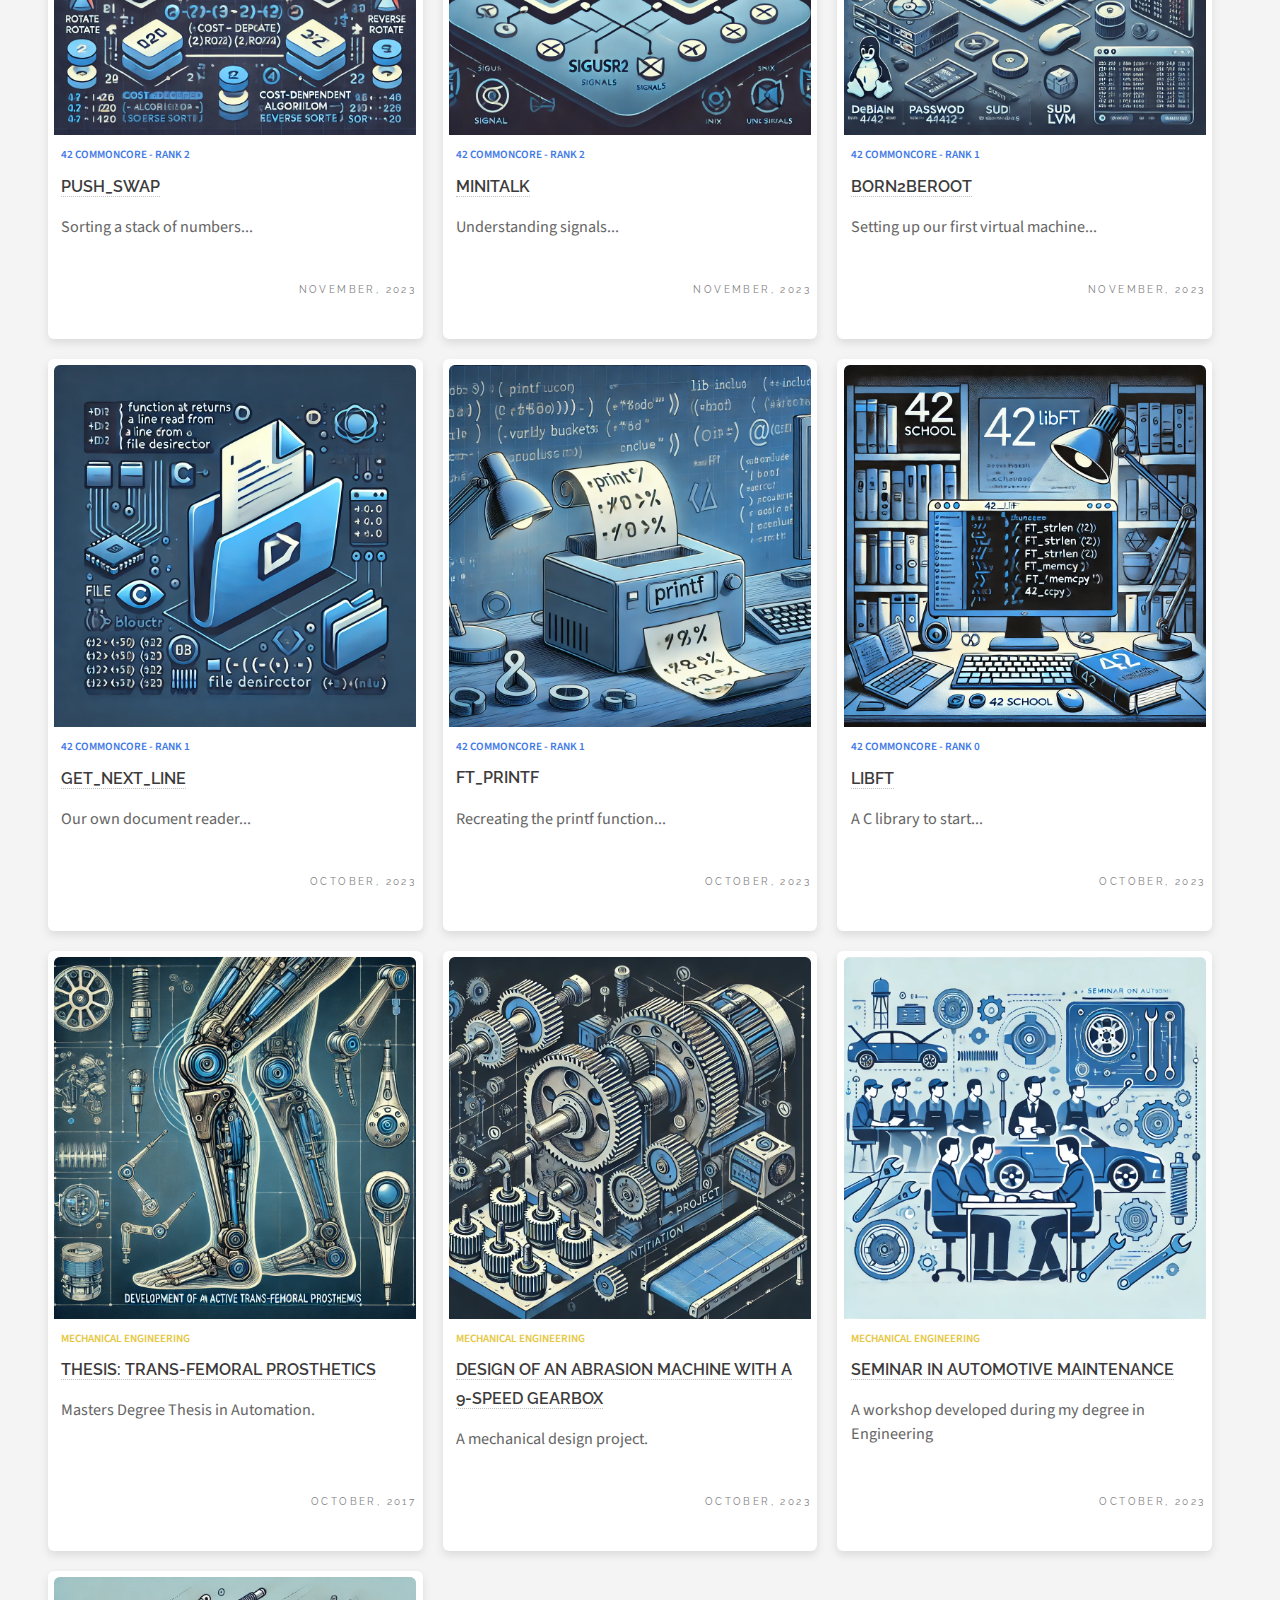
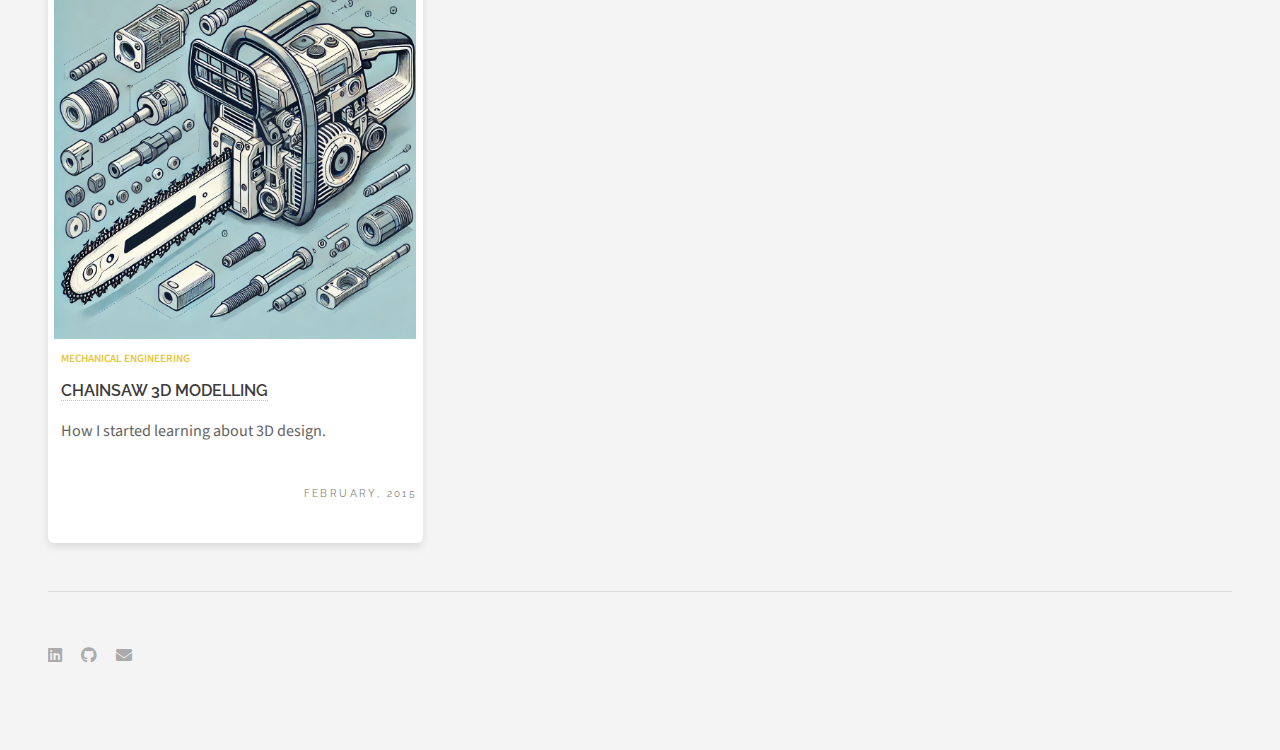
==== commit a826ad8e: "done" ====
--- a/index.html
+++ b/index.html
@@ -286,14 +286,14 @@
 								</p>
 								<ul class="actions">
 									<li><a href="about.html" class="button">Learn More</a></li>
-									<li><a href="" class="button">CV</a></li>
+									<li><a href="images/CV.pdf"  target="_blank"  class="button">CV</a></li>
 								</ul>
 							</section>
 						<!-- Footer -->
 							<section id="footer">
 								<ul class="icons">
 									<li><a href="www.linkedin.com/in/mjorgecruz" class="icon brands fa-linkedin"><span class="label">LinkedIn</span></a></li>
-									<li><a href="https://www.instagram.com/cruzmanueljorge/" class="icon brands fa-instagram"><span class="label">Instagram</span></a></li>
+									<li><a href="https://www.github.com/mjorgecruz/" class="icon brands fa-github"><span class="label">github</span></a></li>
 									<li><a href="mailto:manueljorgecruz@hotmail.com" class="icon solid fa-envelope"><span class="label">Email</span></a></li>
 								</ul>
 							</section>
--- a/assets/css/main.css
+++ b/assets/css/main.css
@@ -125,6 +125,16 @@
     box-shadow: 0 4px 8px rgba(0, 0, 0, 0.1);
     padding-bottom: 20px;
     box-sizing: border-box; /* Ensure padding and width are calculated correctly */
+}
+
+.text {
+    display: -webkit-box;
+    -webkit-line-clamp: 3;
+    -webkit-box-orient: vertical;
+	text-overflow: ellipsis; 
+	margin-bottom: 1rem;
+	font-size: 1.01rem !important;
+    overflow: hidden;
 }
 
 .card-alt {
@@ -3848,29 +3858,19 @@
 
 	#intro .logo {
 		border-bottom: 0;
-		display: inline-block;
+		display: flex;
+		justify-content: center;
+		align-items: center;
 		margin: 0 0 1em 0;
 		overflow: hidden;
 		position: relative;
 		width: 4em;
 	}
 
-		#intro .logo:before {
-			/*background-image: url("data:image/svg+xml;charset=utf8,%3Csvg xmlns='http://www.w3.org/2000/svg' width='100px' height='100px' viewBox='0 0 100 100' preserveAspectRatio='none' zoomAndPan='disable'%3E%3Cpolygon points='0,0 100,0 100,25 50,0 0,25' style='fill:%23f4f4f4' /%3E%3Cpolygon points='0,100 100,100 100,75 50,100 0,75' style='fill:%23f4f4f4' /%3E%3C/svg%3E");*/background-position: top left;
-			background-repeat: no-repeat;
-			background-size: 100% 100%;
-			content: '';
-			display: block;
-			height: 100%;
-			left: 0;
-			position: absolute;
-			top: 0;
-			width: 100%;
-		}
-
 		#intro .logo img {
 			display: block;
-			margin-left: -0.25em;
+			margin: 0 auto;
+			/* margin-left: -0.25em; */
 			width: 4.5em;
 		}
 
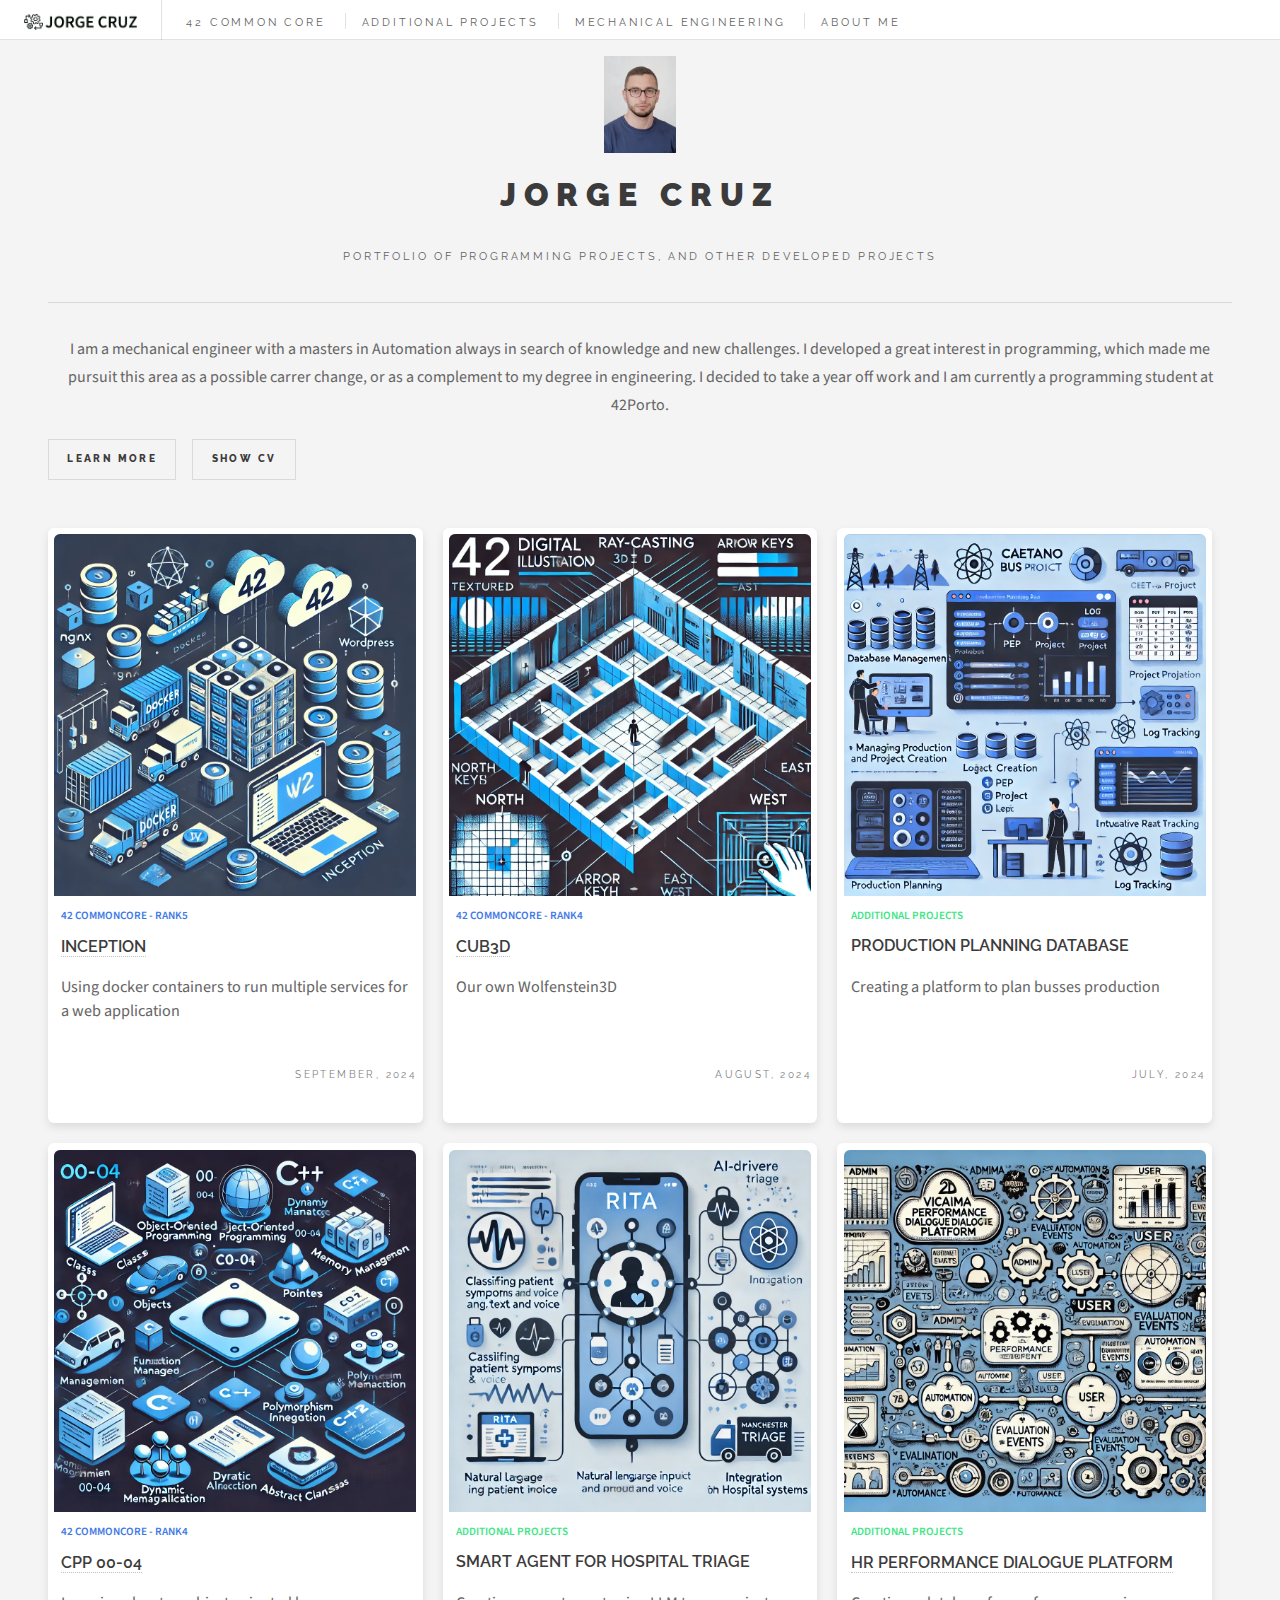
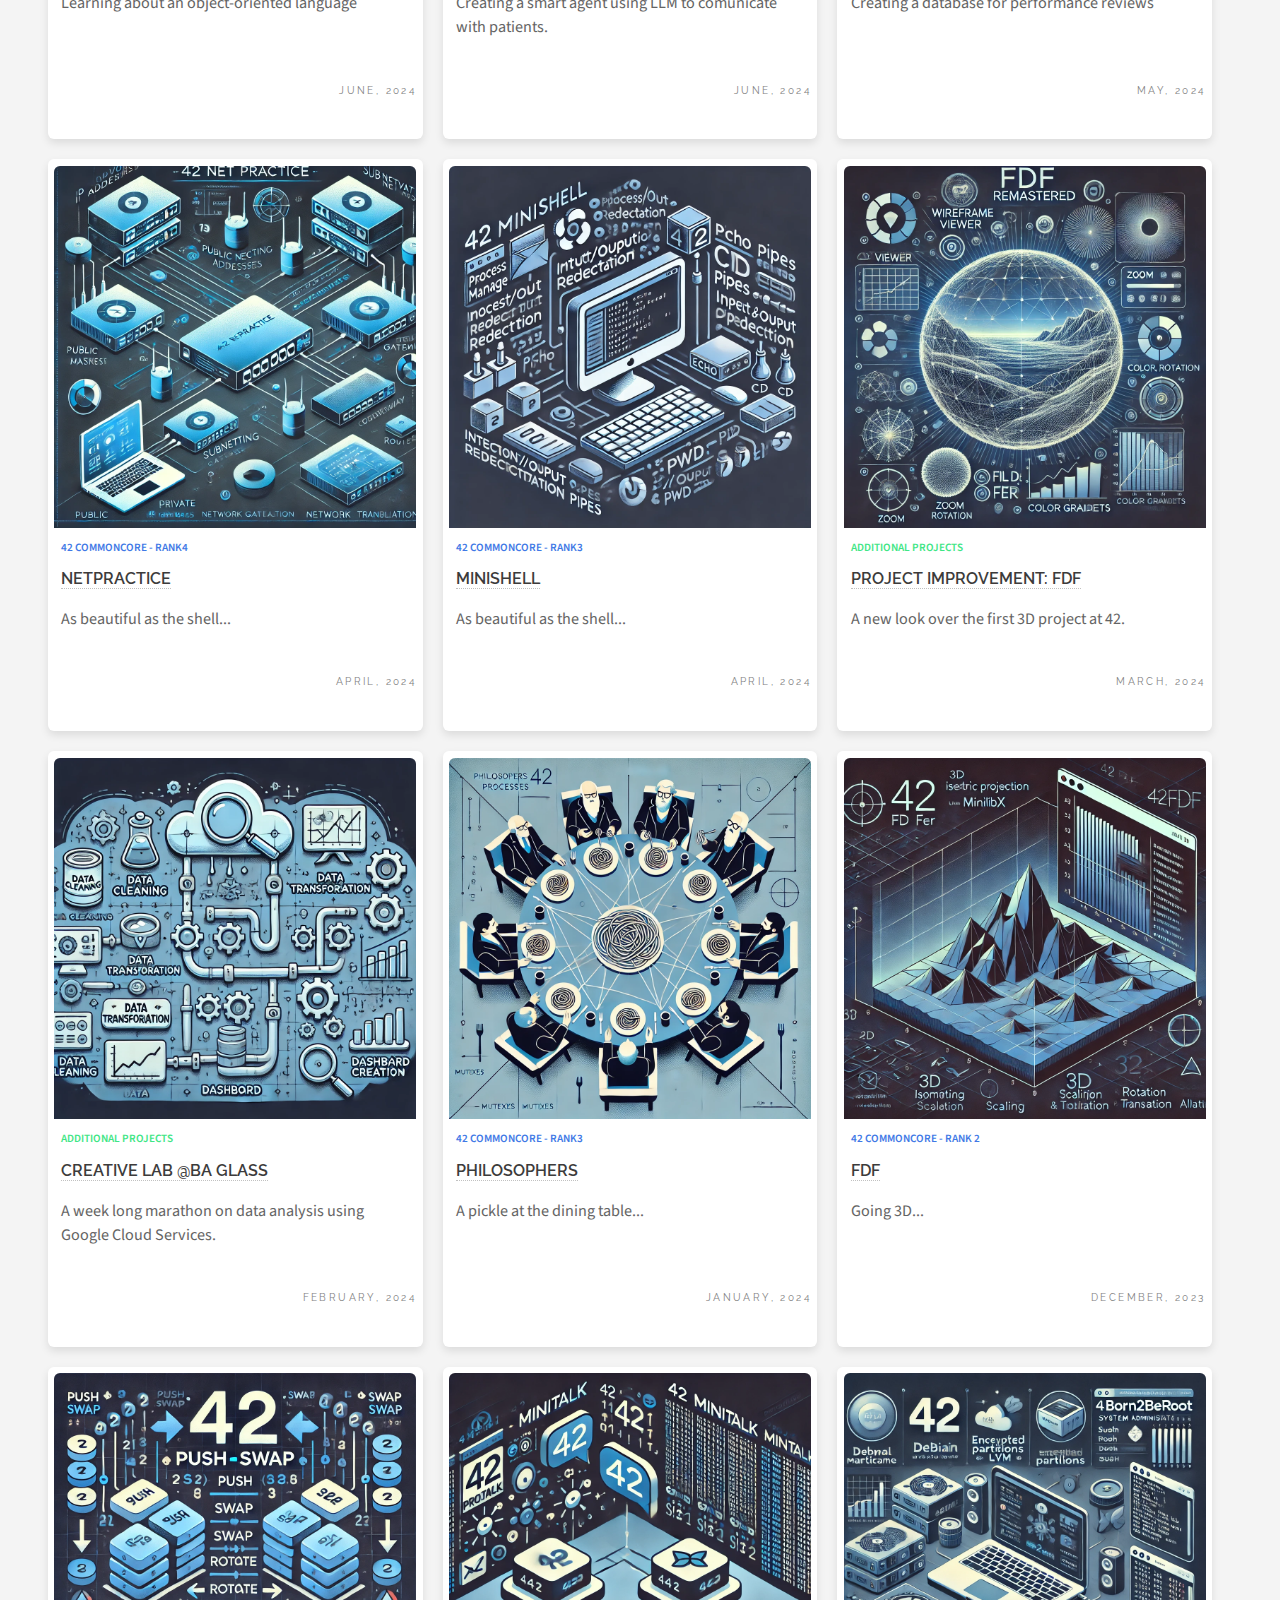
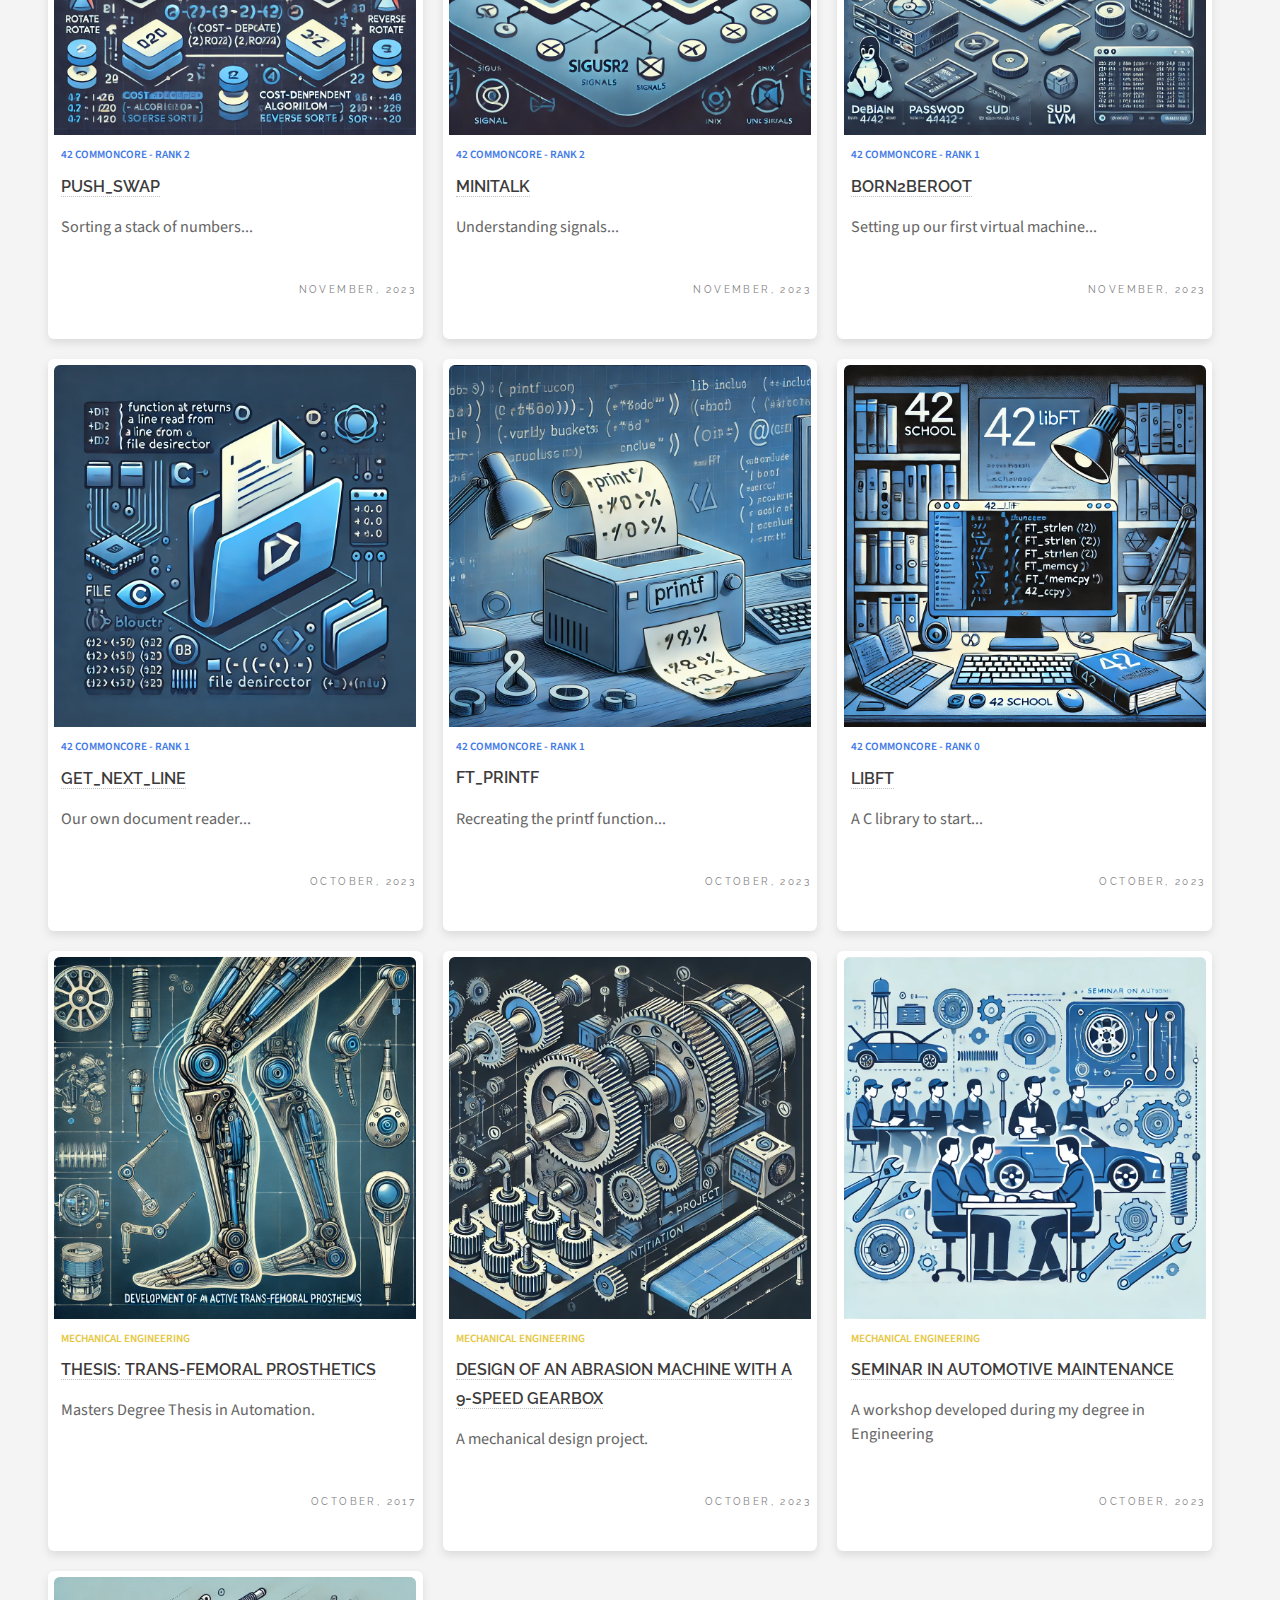
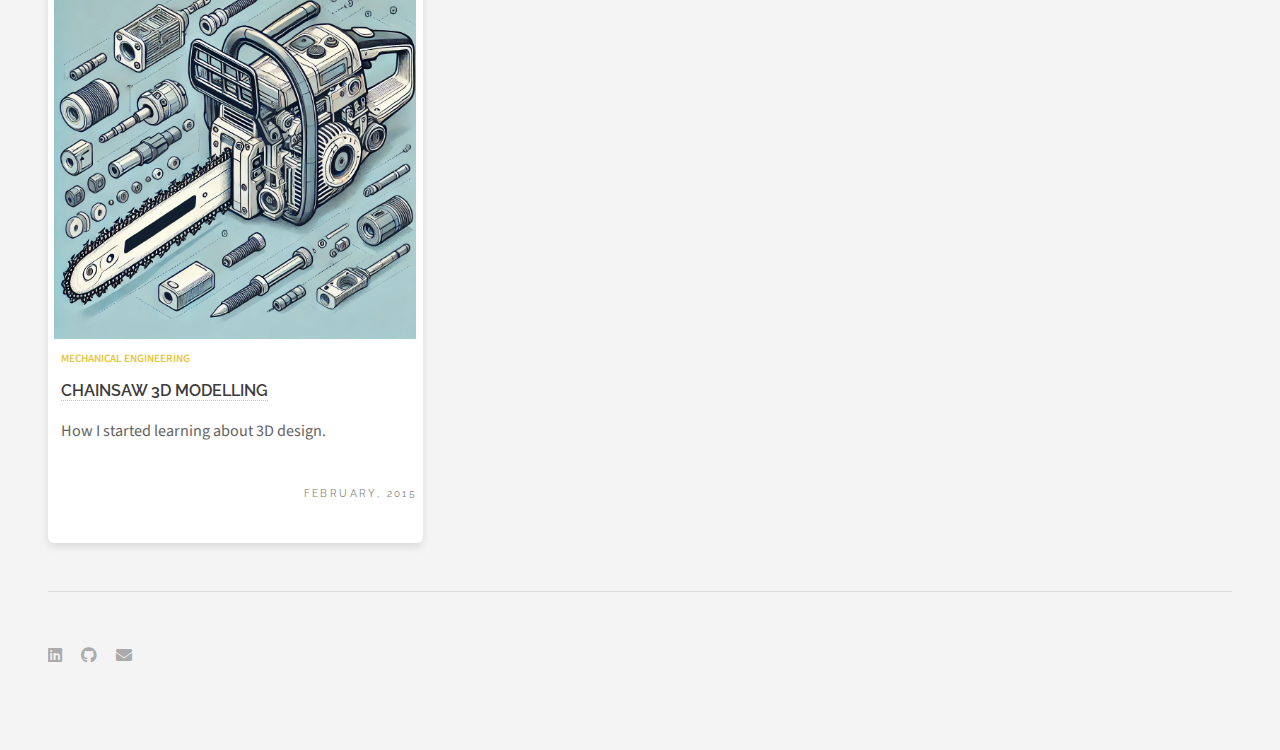
==== commit a3a2a63e: "final done" ====
--- a/index.html
+++ b/index.html
@@ -286,7 +286,7 @@
 								</p>
 								<ul class="actions">
 									<li><a href="about.html" class="button">Learn More</a></li>
-									<li><a href="images/CV.pdf"  target="_blank"  class="button">CV</a></li>
+									<li><a href="images/CV_Jorge_Cruz.pdf"  target="_blank"  class="button">Show CV</a></li>
 								</ul>
 							</section>
 						<!-- Footer -->
--- a/assets/css/main.css
+++ b/assets/css/main.css
@@ -3858,13 +3858,13 @@
 
 	#intro .logo {
 		border-bottom: 0;
-		display: flex;
+		display: inline-block;
 		justify-content: center;
 		align-items: center;
 		margin: 0 0 1em 0;
 		overflow: hidden;
 		position: relative;
-		width: 4em;
+		width: 4.5em;
 	}
 
 		#intro .logo img {
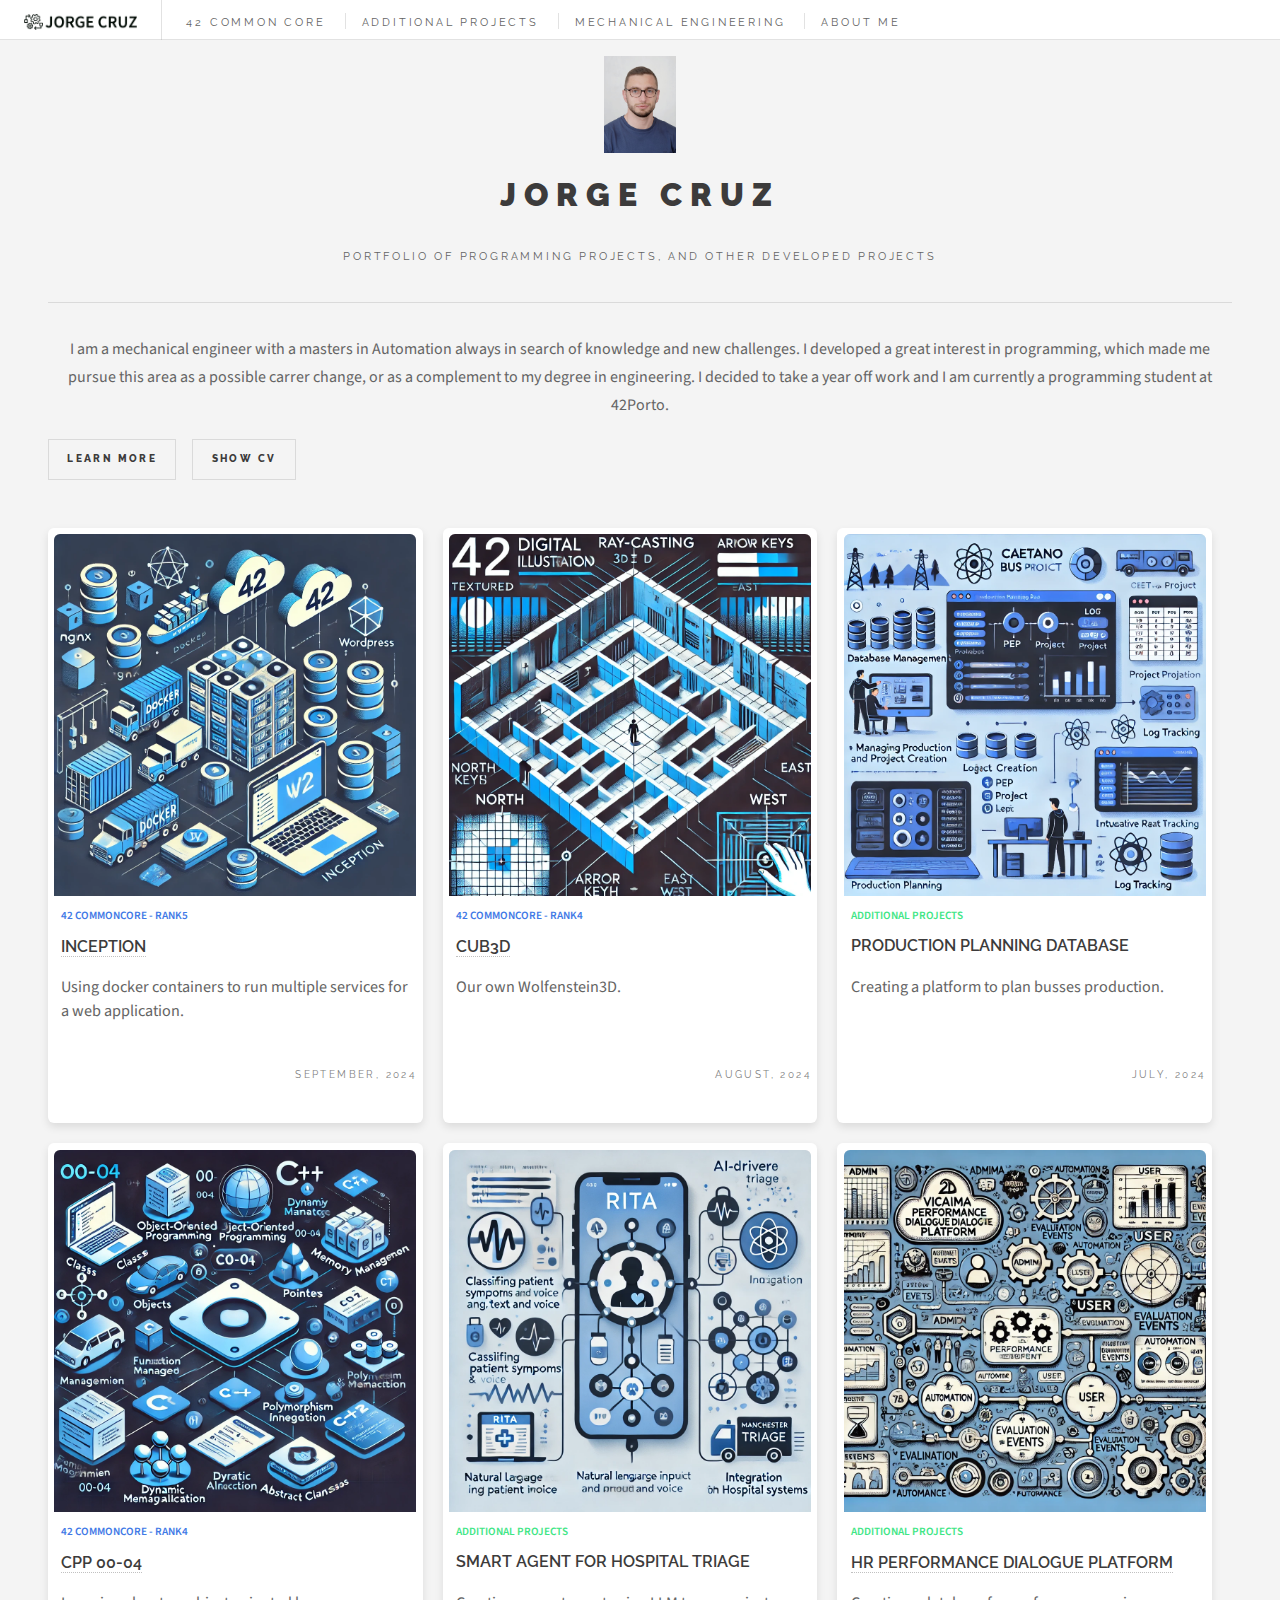
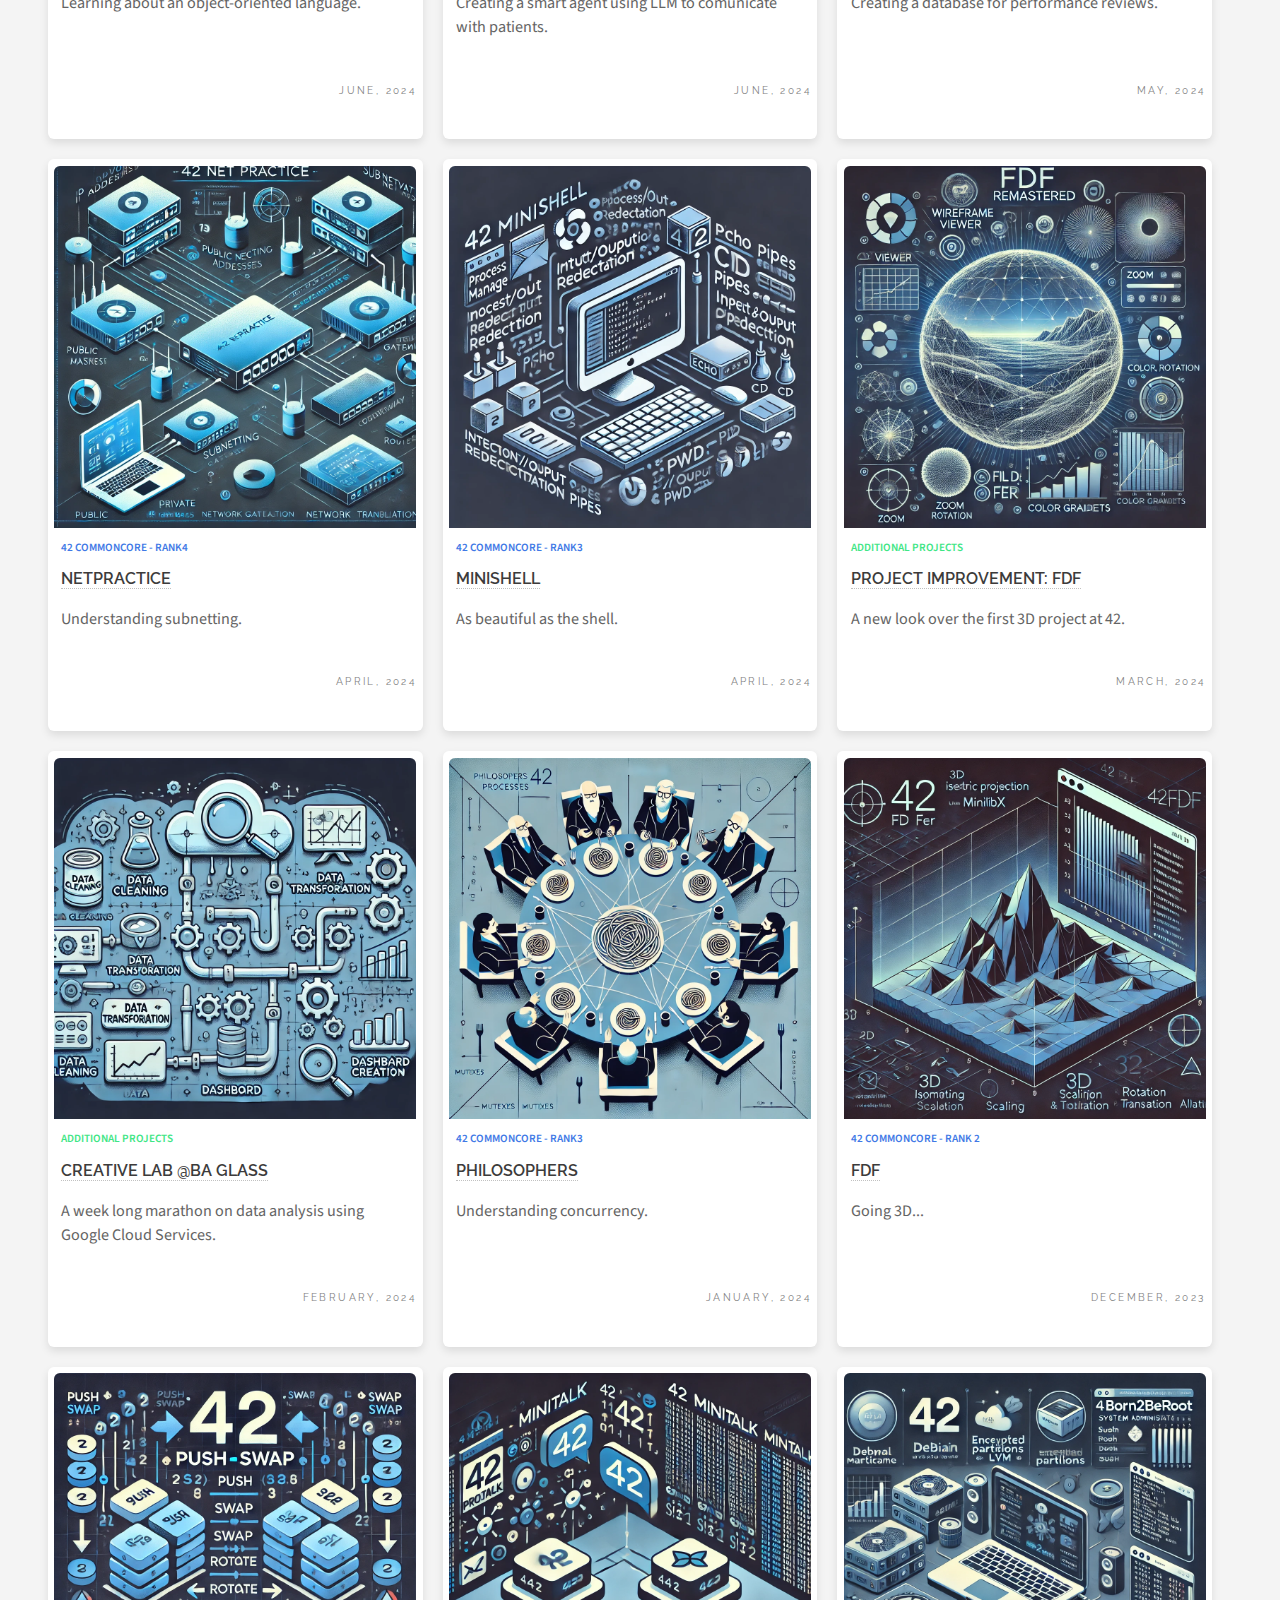
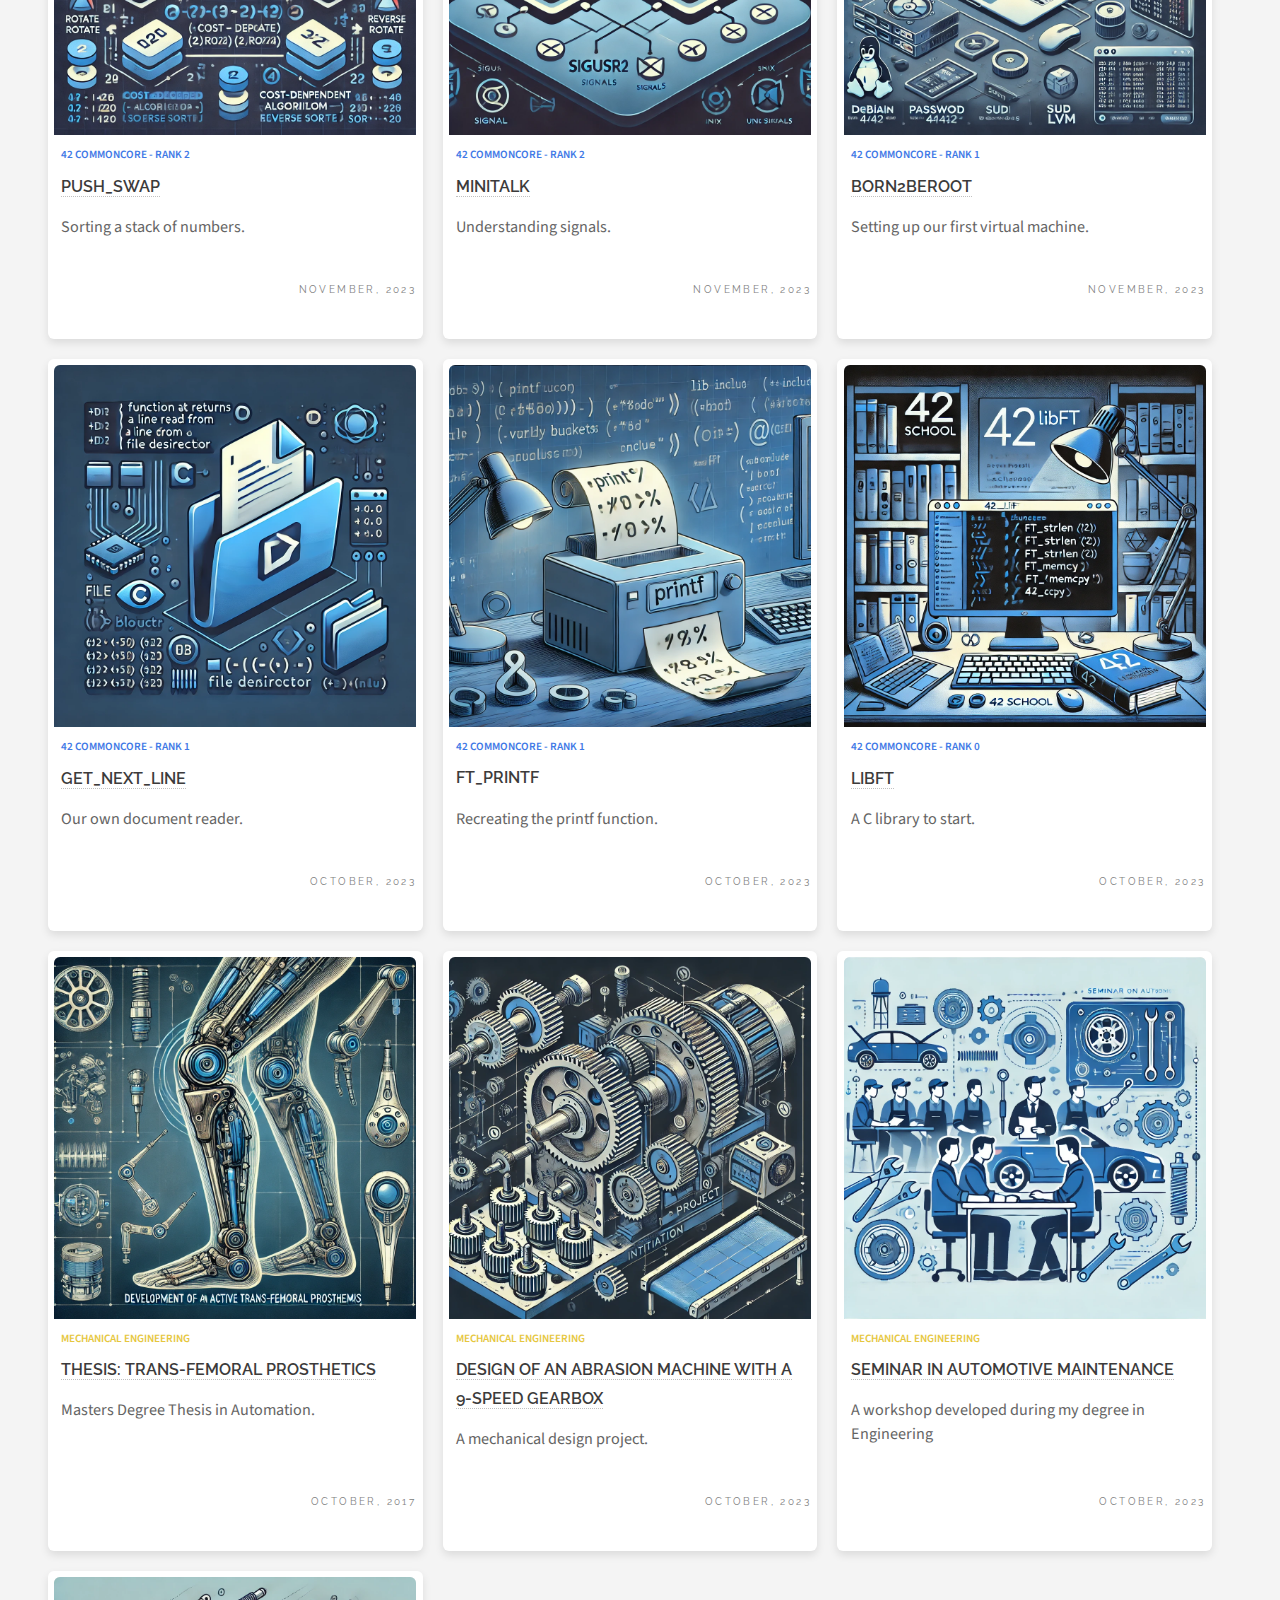
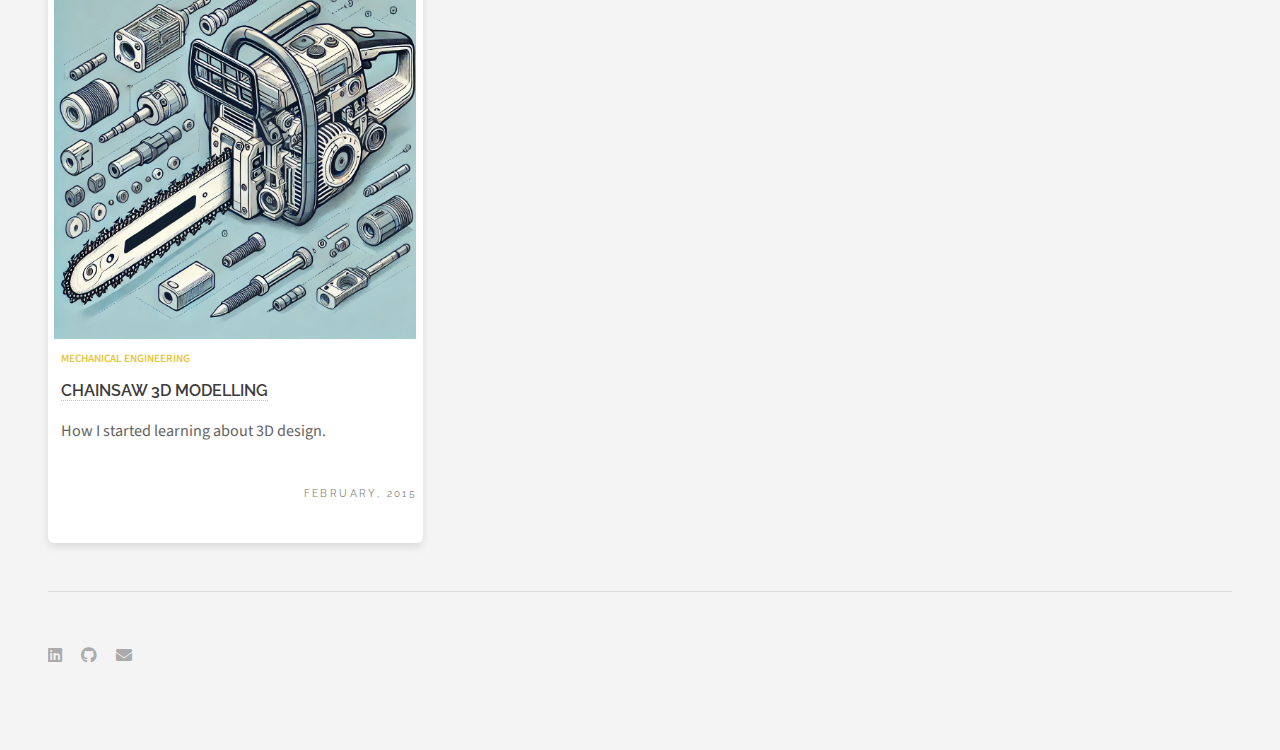
==== commit def3f593: "donezo" ====
--- a/index.html
+++ b/index.html
@@ -52,7 +52,7 @@
 								<div class="category"> 42 CommonCore - Rank5 </div>
 								<div class="heading"><a href="https://github.com/mjorgecruz/42_inception">INCEPTION</a> </div>
 								<div class="text">
-									<p>Using docker containers to run multiple services for a web application</p>
+									<p>Using docker containers to run multiple services for a web application.</p>
 								</div>
 								<div class="author"> September, 2024</div>
 							</div>
@@ -62,7 +62,7 @@
 								<div class="category"> 42 CommonCore - Rank4 </div>
 								<div class="heading"><a href="https://github.com/mjorgecruz/42_cub3d">CUB3D</a> </div>
 								<div class="text">
-									<p>Our own Wolfenstein3D</p>
+									<p>Our own Wolfenstein3D.</p>
 								</div>
 								<div class="author"> August, 2024</div>
 							</div>
@@ -72,7 +72,7 @@
 								<div class="category1"> Additional Projects </div>
 								<div class="heading"><a href="https://github.com/mjorgecruz/caetano_hackathon"></a> </a>PRODUCTION PLANNING DATABASE</div>
 								<div class="text">
-									<p>Creating a platform to plan busses production </p>
+									<p>Creating a platform to plan busses production. </p>
 								</div>
 								<div class="author"> July, 2024</div>
 							</div>
@@ -82,7 +82,7 @@
 								<div class="category"> 42 CommonCore - Rank4 </div>
 								<div class="heading"><a href="https://github.com/mjorgecruz/42_cpp_00-04">CPP 00-04</a> </div>
 								<div class="text">
-									<p>Learning about an object-oriented language</p>
+									<p>Learning about an object-oriented language.</p>
 								</div>
 								<div class="author"> June, 2024</div>
 							</div>
@@ -102,7 +102,7 @@
 								<div class="category1"> Additional Projects </div>
 								<div class="heading"><a href="https://github.com/mjorgecruz/vicaima">HR PERFORMANCE DIALOGUE PLATFORM</a></div>
 								<div class="text">
-									<p>Creating a database for performance reviews</p>
+									<p>Creating a database for performance reviews.</p>
 								</div>
 								<div class="author"> May, 2024</div>
 							</div>
@@ -112,7 +112,7 @@
 								<div class="category"> 42 CommonCore - Rank4 </div>
 								<div class="heading"><a href="https://github.com/mjorgecruz/42_netpractice">NETPRACTICE</a> </div>
 								<div class="text">
-									<p>As beautiful as the shell...</p>
+									<p>Understanding subnetting.</p>
 								</div>
 								<div class="author"> April, 2024</div>
 							</div>
@@ -122,7 +122,7 @@
 								<div class="category"> 42 CommonCore - Rank3 </div>
 								<div class="heading"><a href="https://github.com/mjorgecruz/42_minishell">MINISHELL</a> </div>
 								<div class="text">
-									<p>As beautiful as the shell...</p>
+									<p>As beautiful as the shell.</p>
 								</div>
 								<div class="author"> April, 2024</div>
 							</div>
@@ -152,7 +152,7 @@
 								<div class="category"> 42 CommonCore - Rank3 </div>
 								<div class="heading"> <a href="https://github.com/mjorgecruz/42_philosophers">PHILOSOPHERS</a> </div>
 								<div class="text">
-									<p>A pickle at the dining table...</br></p>
+									<p>Understanding concurrency.</br></p>
 								</div>
 								<div class="author"> January, 2024</div>
 							</div>
@@ -172,7 +172,7 @@
 								<div class="category"> 42 CommonCore - Rank 2 </div>
 								<div class="heading"> <a href="https://github.com/mjorgecruz/42_push_swap">PUSH_SWAP</a> </div>
 								<div class="text">
-									<p>Sorting a stack of numbers...</br></p>
+									<p>Sorting a stack of numbers.</br></p>
 								</div>
 								<div class="author"> November, 2023</div>
 							</div>
@@ -182,7 +182,7 @@
 								<div class="category"> 42 CommonCore - Rank 2 </div>
 								<div class="heading"><a href="https://github.com/mjorgecruz/42_minitalk">MINITALK</a> </div>
 								<div class="text">
-									<p>Understanding signals...</br></p>
+									<p>Understanding signals.</br></p>
 								</div>
 								<div class="author"> November, 2023</div>
 							</div>
@@ -192,7 +192,7 @@
 								<div class="category"> 42 CommonCore - Rank 1 </div>
 								<div class="heading"> <a href="https://github.com/mjorgecruz/42_born2beroot">BORN2BEROOT</a> </div>
 								<div class="text">
-									<p>Setting up our first virtual machine...</br></p>
+									<p>Setting up our first virtual machine.</br></p>
 								</div>
 								<div class="author"> November, 2023</div>
 							</div>
@@ -202,7 +202,7 @@
 								<div class="category"> 42 CommonCore - Rank 1 </div>
 								<div class="heading"><a href="https://github.com/mjorgecruz/42_get_next_line">GET_NEXT_LINE</a> </div>
 								<div class="text">
-									<p>Our own document reader...</br></p>
+									<p>Our own document reader.</br></p>
 								</div>
 								<div class="author"> October, 2023</div>
 							</div>
@@ -212,7 +212,7 @@
 								<div class="category"> 42 CommonCore - Rank 1 </div>
 								<div class="heading"><a href="https://github.com/mjorgecruz/42_ft_printf"></a>FT_PRINTF</a> </div>
 								<div class="text">
-									<p>Recreating the printf function...</br></p>
+									<p>Recreating the printf function.</br></p>
 								</div>
 								<div class="author"> October, 2023</div>
 							</div>
@@ -222,7 +222,7 @@
 								<div class="category">  42 CommonCore - Rank 0</div>
 								<div class="heading"><a href="https://github.com/mjorgecruz/42_libft">LIBFT</a></div>
 								<div class="text">
-									<p>A C library to start...</br></p>
+									<p>A C library to start.</br></p>
 								</div>
 								<div class="author"> October, 2023</div>
 							</div>
@@ -281,7 +281,7 @@
 									<p>Portfolio of programming projects, and other developed projects</p>
 								</header>
 								<hr>
-								<p>I am a mechanical engineer with a masters in Automation always in search of knowledge and new challenges. I developed a great interest in programming, which made me pursuit this area as a possible carrer change, or as a complement to my degree in engineering.
+								<p>I am a mechanical engineer with a masters in Automation always in search of knowledge and new challenges. I developed a great interest in programming, which made me pursue this area as a possible carrer change, or as a complement to my degree in engineering.
 									I decided to take a year off work and I am currently a programming student at 42Porto.
 								</p>
 								<ul class="actions">
@@ -292,9 +292,9 @@
 						<!-- Footer -->
 							<section id="footer">
 								<ul class="icons">
-									<li><a href="www.linkedin.com/in/mjorgecruz" class="icon brands fa-linkedin"><span class="label">LinkedIn</span></a></li>
-									<li><a href="https://www.github.com/mjorgecruz/" class="icon brands fa-github"><span class="label">github</span></a></li>
-									<li><a href="mailto:manueljorgecruz@hotmail.com" class="icon solid fa-envelope"><span class="label">Email</span></a></li>
+									<li><a target="_blank" href="https://www.linkedin.com/in/mjorgecruz" class="icon brands fa-linkedin"><span class="label">LinkedIn</span></a></li>
+									<li><a target="_blank" href="https://www.github.com/mjorgecruz/" class="icon brands fa-github"><span class="label">github</span></a></li>
+									<li><a target="_blank" href="mailto:manueljorgecruz@hotmail.com" class="icon solid fa-envelope"><span class="label">Email</span></a></li>
 								</ul>
 							</section>
 
